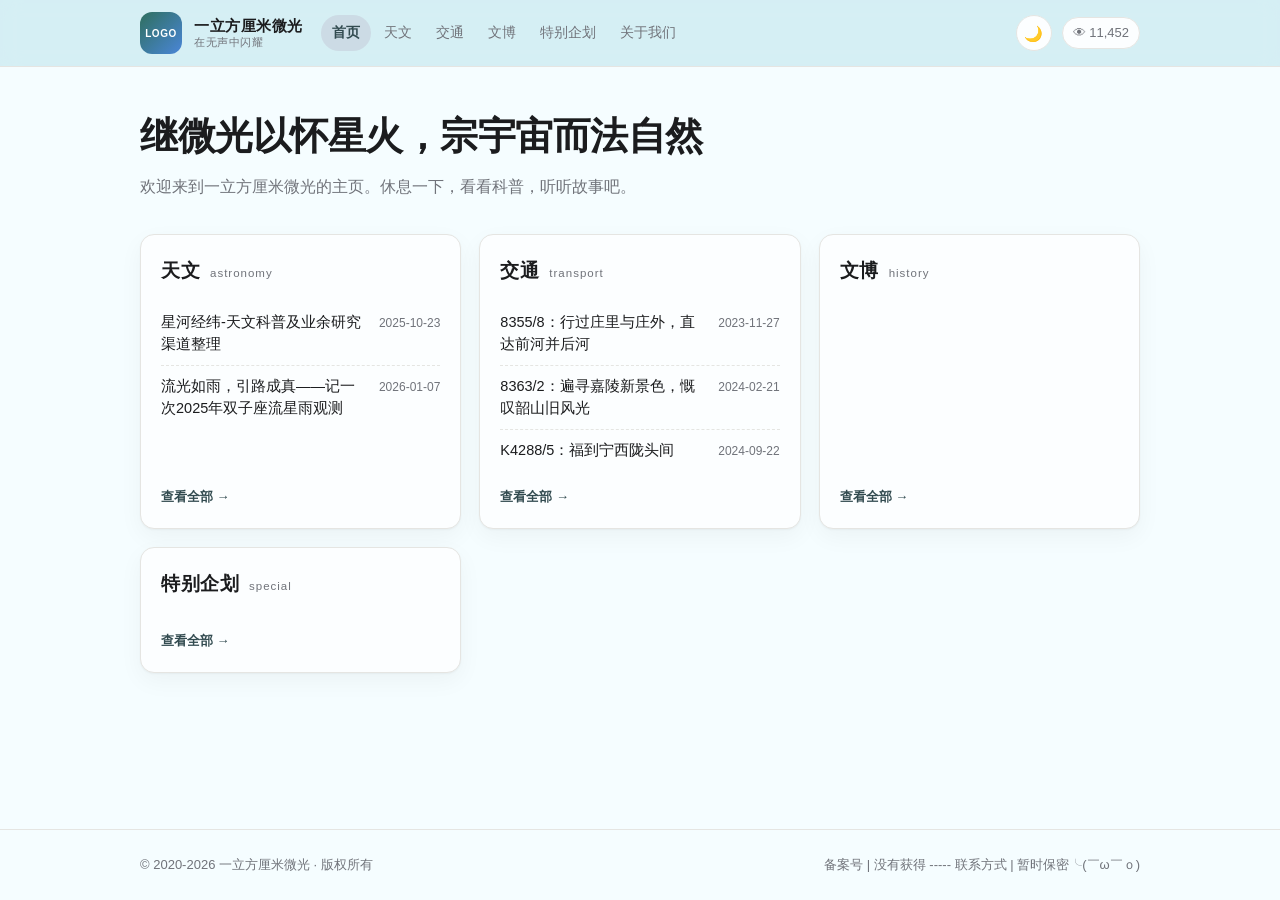
==== index.html @ 9643ef2b "Add files via upload" ====
<!DOCTYPE html>
<html lang="zh-CN" data-theme="light">
<head>
<meta charset="UTF-8">
<meta name="viewport" content="width=device-width, initial-scale=1">
<title>一立方厘米微光 · 小站</title>
<meta name="description" content="在无声中闪耀">
<style>
  /* ==========   主题变量   ========== */
  :root {
    --bg: #f5fdff;				/* 页面底色 */
    --surface: #fcfeff;			/* 卡片、面板底色 */
    --text: #1b1c1e;			/* 主文字色 */
    --muted: #70737a;			/* 次要文字、日期、说明 */
    --border: #e5e5e2;			/* 边框、分隔线 */
    --accent: #324b50;			/* 全站强调色（默认） */
    --accent-soft: #ccdbe5;		/* 强调色的浅底，用于悬停、标签背景 */
    --header-bg: rgba(175, 221, 231, 0.45);		
    --shadow: 0 1px 2px rgba(0,0,0,.04), 0 8px 24px rgba(0,0,0,.045);		
    --radius: 14px;
    color-scheme: light;
  }
  [data-theme="dark"] {
    --bg: #3a424d;
    --surface: #0f1113;
    --text: #e9ecef;
    --muted: #9298a0;
    --border: #26292e;
    --accent: #7ab4c2;
    --accent-soft: #445359;
    --header-bg: rgba(20, 23, 24, 0.95);
    --shadow: 0 1px 2px rgba(0,0,0,.45), 0 10px 30px rgba(0,0,0,.35);
    color-scheme: dark;
  }

  /* ==========   板块主题色   ========== */
  /* 天文：深蓝 */
  body[data-section="astronomy"] {
    --accent: #1d4e89;
    --accent-soft: #e6eef8;
  }
  [data-theme="dark"] body[data-section="astronomy"] {
    --accent: #79b0ea;
    --accent-soft: #16263a;
  }

  /* 交通：深绿 */
  body[data-section="transport"] {
    --accent: #1f6b45;
    --accent-soft: #e6f2ea;
  }
  [data-theme="dark"] body[data-section="transport"] {
    --accent: #7ad4a3;
    --accent-soft: #16281e;
  }

  /* 文博：棕黄 */
  body[data-section="museum"] {
    --accent: #96651c;
    --accent-soft: #f7efe0;
  }
  [data-theme="dark"] body[data-section="museum"] {
    --accent: #e2b96a;
    --accent-soft: #2b2317;
  }

  /* ==========   基础样式   ========== */
  *, *::before, *::after { box-sizing: border-box; }
  html { -webkit-text-size-adjust: 100%; }

  body {
    margin: 0;
    min-height: 100vh;
    display: flex;
    flex-direction: column;
    background: var(--bg);
    color: var(--text);
    font-family: -apple-system, BlinkMacSystemFont, "Segoe UI", "PingFang SC",
                 "Hiragino Sans GB", "Microsoft YaHei", sans-serif;
    line-height: 1.7;
    -webkit-font-smoothing: antialiased;
    transition: background-color .25s ease, color .25s ease;
  }

  a { color: inherit; text-decoration: none; }
  ul { margin: 0; padding: 0; list-style: none; }

  /* ===================== 顶部导航 ===================== */
  .site-header {
    position: sticky;
    top: 0;
    z-index: 20;
    background: var(--header-bg);
    backdrop-filter: blur(10px);
    -webkit-backdrop-filter: blur(10px);
    border-bottom: 1px solid var(--border);
  }
  .header-inner {
    max-width: 1040px;
    margin: 0 auto;
    padding: 12px 20px;
    display: flex;
    align-items: center;
    gap: 18px;
    flex-wrap: wrap;
  }
  .brand { display: flex; align-items: center; gap: 12px; flex: none; }
  .logo-box {
    width: 42px; height: 42px;
    border-radius: 12px;
    display: grid; place-items: center;
    overflow: hidden;
    font-size: 10px; font-weight: 700; letter-spacing: .5px;
    color: #fff;
    background: linear-gradient(135deg, #2f6f5e, #4a86d8);
    user-select: none;
  }
  .logo-box img { width: 100%; height: 100%; object-fit: cover; }
  .brand-text { display: flex; flex-direction: column; line-height: 1.25; }
  .brand-text strong { font-size: 15px; letter-spacing: .5px; }
  .brand-text small { font-size: 11px; color: var(--muted); letter-spacing: .5px; }

  .nav { display: flex; flex: 1; flex-wrap: wrap; gap: 2px; }
  .nav a {
    padding: 6px 11px;
    border-radius: 999px;
    font-size: 14px;
    color: var(--muted);
    transition: background-color .2s, color .2s;
  }
  .nav a:hover { color: var(--text); background: var(--accent-soft); }
  .nav a.active { color: var(--accent); background: var(--accent-soft); font-weight: 600; }

  .tools { display: flex; align-items: center; gap: 10px; flex: none; }
  .icon-btn {
    width: 36px; height: 36px;
    border-radius: 50%;
    border: 1px solid var(--border);
    background: var(--surface);
    color: var(--text);
    font-size: 15px; line-height: 1;
    display: grid; place-items: center;
    cursor: pointer;
    transition: transform .25s ease, border-color .2s;
  }
  .icon-btn:hover { border-color: var(--accent); transform: rotate(-14deg); }
  .counter {
    font-size: 13px; color: var(--muted);
    white-space: nowrap;
    padding: 4px 10px;
    border: 1px solid var(--border);
    border-radius: 999px;
    background: var(--surface);
  }

  /* ===================== 主体容器 ===================== */
  .app {
    flex: 1;
    width: 100%;
    max-width: 1080px;
    margin: 0 auto;
    padding: 40px 40px 72px;
  }

  /* ===================== 首页 ===================== */
  .hero { padding: 4px 0 34px; }
  .hero h1 {
    margin: 0 0 12px;
    font-size: clamp(26px, 4vw, 38px);
    line-height: 1.32;
    letter-spacing: -.5px;
  }
  .hero p { margin: 0; max-width: 640px; color: var(--muted); }

  .grid {
    display: grid;
    gap: 18px;
    grid-template-columns: repeat(auto-fit, minmax(280px, 1fr));
  }
  .card {
    display: flex;
    flex-direction: column;
    padding: 20px;
    background: var(--surface);
    border: 1px solid var(--border);
    border-radius: var(--radius);
    box-shadow: var(--shadow);
    transition: transform .2s ease, border-color .2s ease;
  }
  .card:hover { transform: translateY(-3px); border-color: var(--accent); }

  .card-head { display: flex; align-items: baseline; gap: 10px; flex-wrap: wrap; }
  .card-head h2 { margin: 0; font-size: 19px; letter-spacing: .5px; }
  .card-head h2 a:hover { color: var(--accent); }
  .card-sub { font-size: 11.5px; color: var(--muted); letter-spacing: 1px; }

  .article-list { margin: 14px 0 16px; }
  .article-list li + li { border-top: 1px dashed var(--border); }
  .article-list a {
    display: flex;
    justify-content: space-between;
    align-items: baseline;
    gap: 12px;
    padding: 9px 0;
    font-size: 14.5px;
  }
  .article-list .t { line-height: 1.55; transition: color .2s; }
  .article-list a:hover .t { color: var(--accent); }
  .article-list time { flex: none; font-size: 12px; color: var(--muted); }

  .more {
    margin-top: auto;
    align-self: flex-start;
    font-size: 13px;
    font-weight: 600;
    color: var(--accent);
  }
  .more:hover { text-decoration: underline; }

  /* ===================== 子页面 ===================== */
  .crumbs { margin-bottom: 18px; font-size: 13px; color: var(--muted); }
  .crumbs a { color: var(--accent); }
  .crumbs a:hover { text-decoration: underline; }

  .page-head { margin-bottom: 6px; }
  .page-head h1 { margin: 0 0 6px; font-size: clamp(24px, 3.4vw, 30px); }
  .page-head p { margin: 0; color: var(--muted); font-size: 14.5px; }

  .article-rows { margin-top: 22px; display: flex; flex-direction: column; gap: 2px; }
  .article-row a {
    display: block;
    padding: 16px;
    border: 1px solid transparent;
    border-radius: 12px;
    transition: background-color .2s, border-color .2s;
  }
  .article-row a:hover { background: var(--surface); border-color: var(--border); }
  .article-row h3 { margin: 0 0 4px; font-size: 17px; font-weight: 600; }
  .article-row a:hover h3 { color: var(--accent); }
  .article-row p { margin: 0 0 6px; font-size: 14px; color: var(--muted); }
  .article-row time { font-size: 12px; color: var(--muted); }

  /* ===================== 文章页 ===================== */
  .article h1 { margin: 0 0 8px; font-size: clamp(24px, 3.4vw, 32px); line-height: 1.35; }
  .article .meta { margin: 0 0 20px; font-size: 13px; color: var(--muted); }
  .article .summary {
    margin: 0;
    padding-left: 14px;
    border-left: 3px solid var(--accent);
    font-size: 16px;
    color: var(--muted);
  }

  .placeholder {
    margin-top: 28px;
    padding: 56px 20px;
    text-align: center;
    color: var(--muted);
    background: var(--surface);
    border: 1px dashed var(--border);
    border-radius: var(--radius);
  }
  .placeholder .big { margin: 0 0 6px; font-size: 15px; color: var(--text); }
  .placeholder p { margin: 0; font-size: 13.5px; }

  /* ===================== 文章正文 ===================== */
  .article-body {
    margin-top: 26px;
    font-size: 15.5px;
    line-height: 1.9;
  }
  .article-body h2 {
    margin: 40px 0 14px;
    padding-bottom: 8px;
    font-size: 21px;
    border-bottom: 1px solid var(--border);
    scroll-margin-top: 84px;
  }
  .article-body h3 {
    margin: 28px 0 10px;
    font-size: 17.5px;
    scroll-margin-top: 84px;
  }
  .article-body h4 {
    margin: 22px 0 8px;
    font-size: 15.5px;
    color: var(--accent);
    scroll-margin-top: 84px;
  }
  .article-body p { margin: 0 0 14px; }
  .article-body b { font-weight: 600; }

  .article-body ul.res-list { list-style: none; padding: 0; margin: 0 0 18px; }
  .article-body ul.res-list li {
    position: relative;
    padding: 8px 0 8px 18px;
    border-bottom: 1px dashed var(--border);
  }
  .article-body ul.res-list li:last-child { border-bottom: none; }
  .article-body ul.res-list li::before {
    content: "·";
    position: absolute;
    left: 2px;
    color: var(--accent);
    font-weight: 700;
  }

  .article-body a { color: var(--accent); word-break: break-all; }
  .article-body a:hover { text-decoration: underline; }

  .article-body .tag {
    display: inline-block;
    padding: 0 5px;
    margin-right: 4px;
    font-size: 11px;
    line-height: 17px;
    border-radius: 4px;
    background: var(--accent-soft);
    color: var(--accent);
    vertical-align: 1px;
  }
  .article-body .tag-v { background: #f6e7c8; color: #8a5a00; }
  [data-theme="dark"] .article-body .tag-v { background: #3a2f1a; color: #e0b96a; }

  .article-body .isbn { font-size: 12.5px; color: var(--muted); }

  .article-body .note {
    margin: 0 0 18px;
    padding: 14px 18px;
    background: var(--accent-soft);
    border-radius: 10px;
    font-size: 14px;
    color: var(--muted);
  }

  .article-body .toc {
    margin: 0 0 28px;
    padding: 18px 20px;
    background: var(--surface);
    border: 1px solid var(--border);
    border-radius: 12px;
  }
  .article-body .toc h3 { margin: 0 0 10px; font-size: 15px; color: var(--text); }
  .article-body .toc ol { margin: 0; padding-left: 1.4em; font-size: 14px; line-height: 1.95; }
  .article-body .toc a { cursor: pointer; }

  /* ===== 文章页两栏布局 + 右侧粘性目录 ===== */
  .article-layout {
    display: grid;
    grid-template-columns: minmax(0, 1fr) 230px;
    gap: 32px;
    align-items: start;
  }
  .article-main { min-width: 0; }

  .article-aside {
    position: sticky;
    top: 84px;
    max-height: calc(100vh - 104px);
    overflow-y: auto;
    padding-bottom: 8px;
    scrollbar-width: thin;
  }

  .article-toc {
    padding: 16px 18px;
    background: var(--surface);
    border: 1px solid var(--border);
    border-radius: 12px;
    font-size: 13px;
  }
  .article-toc h3 { margin: 0 0 10px; font-size: 14px; color: var(--text); }
  .article-toc ol { margin: 0; padding-left: 1.2em; line-height: 1.9; }
  .article-toc a { cursor: pointer; color: var(--muted); }
  .article-toc a:hover { color: var(--accent); }

  /* 资源列表：标题即链接，介绍另起一行 */
  .article-body .res-list li a { font-weight: 600; }

  /* ===================== 关于我们 ===================== */
  .about h1 { margin: 0 0 22px; font-size: clamp(24px, 3.4vw, 32px); }

  .about-card {
    width: 100%;
    max-width: 960px;
    padding: 34px 40px;
    background: var(--surface);
    border: 1px solid var(--border);
    border-radius: var(--radius);
    box-shadow: var(--shadow);
  }
  .about-text p {
    max-width: none;
    margin: 0 0 18px;
    font-size: 16.5px;
    line-height: 2;
    text-wrap: pretty;
  }
  .about-text p:last-child { margin-bottom: 0; }

  /* ===================== 页脚 ===================== */
  .site-footer { margin-top: auto; border-top: 1px solid var(--border); }
  .footer-inner {
    max-width: 1040px;
    margin: 0 auto;
    padding: 24px 20px;
    display: flex;
    flex-wrap: wrap;
    justify-content: space-between;
    gap: 10px;
    font-size: 13px;
    color: var(--muted);
  }
  .footer-inner p { margin: 0; }

  /* ===================== 响应式 ===================== */
  @media (max-width: 900px) {
    .app { padding-left: 28px; padding-right: 28px; }
    .about-card { padding: 28px 28px; }
    .article-layout { grid-template-columns: 1fr; gap: 20px; }
    .article-aside {
      position: static;
      max-height: none;
      order: -1;
    }
  }
  @media (max-width: 640px) {
    .header-inner { gap: 10px; padding: 10px 14px; }
    .brand-text small { display: none; }
    .nav { order: 3; flex-basis: 100%; overflow-x: auto; flex-wrap: nowrap; padding-bottom: 2px; }
    .nav a { white-space: nowrap; }
    .app { padding: 26px 20px 48px; }
    .about-card { padding: 22px 20px; }
    .about-text p { font-size: 15.5px; line-height: 1.95; }
    .article-body { font-size: 15px; }
    .article-body h2 { font-size: 19px; }
    .article-body h3 { font-size: 16.5px; }
    .footer-inner { flex-direction: column; }
  }

  @media (prefers-reduced-motion: reduce) {
    * { transition: none !important; animation: none !important; }
  }
</style>
</head>
<body>

<header class="site-header">
  <div class="header-inner">
    <a class="brand" href="#/home">
      <span class="logo-box" aria-hidden="true">LOGO</span>
      <span class="brand-text">
        <strong>一立方厘米微光</strong>
        <small>在无声中闪耀</small>
      </span>
    </a>
    <nav class="nav" id="nav" aria-label="主导航"></nav>
    <div class="tools">
      <button class="icon-btn" id="themeBtn" type="button" aria-label="切换日间/夜间模式" title="切换日间/夜间模式">🌙</button>
      <span class="counter" title="访客量统计">👁 <span id="visitCount">--</span></span>
    </div>
  </div>
</header>

<main class="app" id="app"></main>

<footer class="site-footer">
  <div class="footer-inner">
    <p>© 2020-<span id="year"></span> 一立方厘米微光 · 版权所有</p>
    <p>备案号 | 没有获得 ----- 联系方式 | 暂时保密╰(￣ω￣ｏ)</p>
  </div>
</footer>

<!-- =========================================================
     文章正文数据
     ========================================================= -->
<script>
const ASTRO_ARTICLE_CONTENT = `
<div class="toc">
  <h3>目录</h3>
  <ol>
    <li><a onclick="scrollToId('astro-intro')">写在前面</a></li>
    <li><a onclick="scrollToId('astro-tag')">标识注释</a></li>
    <li><a onclick="scrollToId('astro-1')">网页</a></li>
    <li><a onclick="scrollToId('astro-2')">软件和应用</a></li>
    <li><a onclick="scrollToId('astro-3')">书籍</a></li>
    <li><a onclick="scrollToId('astro-4')">视频和纪录片</a></li>
    <li><a onclick="scrollToId('astro-5')">博主</a></li>
    <li><a onclick="scrollToId('astro-appendix')">气象查询网站汇总</a></li>
    <li><a onclick="scrollToId('astro-thanks')">致谢</a></li>
  </ol>
</div>

<h2 id="astro-intro">写在前面</h2>
<p>只要是在天气晴朗的夜晚，室外的遮挡不是很高，我们就能轻易地看到天上的点点星辰，或许熹微，或许璀璨。许多人对天文的一点喜爱就是由此而生。网络上，有些人看到壮阔的星云、绚烂的流星，可能也会对天文心生热忱。</p>
<p>“从哪里能看到中国空间站过境的资料呢？”</p>
<p>“对一个天文小白而言，应该从哪里学习初步的理论知识？”</p>
<p>“想给同学推荐一些天文科普书，有没有什么推荐的？”</p>
<p>“有哪些虚拟软件可以看星星？”</p>
<p>过去，如果想深入学习某一方面的知识，除了前辈的言传身教和为数不多的真假科普书以外，再无途径。幸运的是，网络为所有愿意接触知识、广泛涉猎的人敞开了大门。在互联网上，不仅有各式各样的课程、书籍，还有浩如烟海的网站、纪录片、软件等等各种多媒体，等待着有心人去发现、去探索、去传播。</p>
<p>目前，国外有很多不同爱好者或是官方学者搜集整理的各领域线上资料，比如天文及相关领域，就有以下汇总可供参考：</p>
<ul class="res-list">
  <li> <span class="tag">E</span> <b>University of Washington Libraries</b> <a href="https://guides.lib.uw.edu/c.php?g=341353&p=2303542" target="_blank" rel="noopener">guides.lib.uw.edu</a> </li>
  <li> <span class="tag">E</span><span class="tag tag-v">V</span> <b>WIKIPEDIA – List of astronomy websites</b> <a href="https://en.wikipedia.org/wiki/List_of_astronomy_websites" target="_blank" rel="noopener">en.wikipedia.org</a> </li>
  <li> <span class="tag">E</span> <b>Astro Web – Astronomy on the Internet</b> <a href="http://cdsweb.u-strasbg.fr/astroWeb/astroweb.html" target="_blank" rel="noopener">cdsweb.u-strasbg.fr</a> </li>
  <li> …… </li>
</ul>
<p>然而，国内相关的汇总虽然存在，但难免有所缺漏、覆盖不全、针对性不强。本文档试图收集整理国内外有用的、有趣的线上线下资源，为国内外对天文学有兴趣的人铺下一条小路，种下一颗树苗。如果能够给一部分爱好者带去那么一点点便利，笔者也就感到开心了。</p>
<p>笔者并非天文学相关从业者，并非天文专业学生，甚至也不算是一个合格的爱好者，不过是一个爱看星星的普通人罢了，因此整理时必定出现了大大小小的谬误和瑕疵，敬请多加批评、指点、增补。<br><br></p>
<p><b>清辉应万里，不独照长安。</b><br><br></p>
<p style="text-align: right;">By 长勤，2022 年深秋</p>

<h2 id="astro-tag">标识注释</h2>
<p>为了适应国内天文科普事业发展现状、更好服务天文爱好者尤其是入门爱好者，笔者在整理时，主要遵从了以中文网站和资源为主、外文网站和资源为辅、多渠道资源互补且择优收录的原则。由于国内部分领域的天文科普尚存在一定短板，因此，部分外文网站和资源成了主要知识来源，笔者在收录时标识如下：</p>
<p> <span class="tag">D</span> 德文网站或资源，或以德语为主的网站或资源</p>
<p> <span class="tag">E</span> 英文网站或资源，或以英语为主的网站或资源</p>
<p> <span class="tag">F</span> 法文网站或资源，或以法语为主的网站或资源</p>
<p> <span class="tag">J</span> 日文网站或资源，或以日语为主的网站或资源</p>
<p> <span class="tag">R</span> 俄文网站或资源，或以俄语为主的网站或资源</p>
<p> <span class="tag">O</span> 除德文、英文、法文、日文、俄文以外的其他语言网站</p>
<p> <span class="tag tag-v">V</span> 可能无法访问或无法稳定访问（如长时间加载但无法显示内容、可以显示内容但排版存在明显问题、可以正常显示但刷新后无法访问等）的网站或资源，需借助其他必要途径</p>
<p>此外，部分网站加载时间较长，请——不——要——着———急————；部分网站可以正常访问，但它们的子网站在访问可能存在异常，需要借助其他必要途径。</p>
<p>需要着重说明的是，在整理收录的过程中，有一些网站或资源由于无人维护或其他原因，现已无法访问，笔者会将其标注为[V]，但不排除在未来，更多网站无法访问直至彻底关停。有一些存在过的优秀科普网站现在便面临着这种情况。正因为其业已失去作用，尽管遗憾，但笔者未再收录它们。笔者衷心祝愿那些优秀的资源能够在历史的海洋中被人拾起并加以保存。</p>
<p>说明完毕。祝大家在星海中踏歌而行。</p>
<p><b>注意：本文档首次迁移到网页端，还有很多内容不完善，且尚未得到全面检查，故部分网页跳转可能有误，敬请见谅。</b></p>

<h2 id="astro-1">1 网页</h2>

<h3>1.1 天文相关知识入门</h3>
<p>很多网站既可用于观测辅助，也可用于理论学习。以下分类可能较为主观，建议先做了解，自行运用。</p>

<h4>1.1.1 天文观测与基础观测知识</h4>
<ul class="res-list">
  <li><b>天文通</b> <a href="https://laysky.com/" target="_blank" rel="noopener">laysky.com</a> —— 国内天文观测利器，可查询各地观星指数、天气、光污染，以及中国空间站过境、流星雨可见数预测等，含部分科普知识。</li>
  <li><b>Heavens-above</b> <a href="https://www.heavens-above.com/main.aspx" target="_blank" rel="noopener">heavens-above.com</a> —— 查询人造天体过境、卫星轨道、星图、日食等。</li>
  <li><span class="tag">E</span><b>astronomy.net</b> <a href="https://nova.astrometry.net/upload" target="_blank" rel="noopener">nova.astrometry.net/upload</a> —— 上传图片归算图中恒星、星云、星团等天体，适用于纯星空。</li>
  <li><b>Windy</b> <a href="https://www.windy.com/" target="_blank" rel="noopener">windy.com</a> —— 天气预测与展望利器，提供 GFS、ECMWF、ICON 等模型，可查云量、降水、风况、温度，户外地图对查询路线也有帮助。</li>
  <li><span class="tag">E</span><b>meteoblue</b> <a href="https://www.meteoblue.com/en/weather/outdoorsports/seeing/" target="_blank" rel="noopener">meteoblue.com</a> —— 除云量外，还可查看视宁度、大气透明度等要素。</li>
  <li><b>牧夫天文论坛</b> <a href="https://bbs.imufu.cn/" target="_blank" rel="noopener">bbs.imufu.cn</a> —— 国内知名天文论坛，含器材、观测摄影等板块。</li>
  <li><span class="tag">E</span><b>光污染地图</b> <a href="https://www.lightpollutionmap.info/" target="_blank" rel="noopener">lightpollutionmap.info</a> —— 光污染历年历史数据查询，也可查询天文台台址。</li>
  <li><span class="tag">E</span><b>COBS</b>（Comet Observation Database） <a href="https://cobs.si/" target="_blank" rel="noopener">cobs.si</a> —— Crni Vrh 天文台维护的彗星观测数据库，可查彗星亮度变化、参数拟合。</li>
  <li><span class="tag">E</span><b>spaceweather 空间天气</b> <a href="https://www.spaceweather.com/" target="_blank" rel="noopener">spaceweather.com</a> —— 查询太阳实况、太阳风强度、宇宙射线强度等，可用于预测太阳黑子拍摄。</li>
  <li><b>中国科学院国家空间科学中心空间环境预报中心 NSSCSEPC</b> <a href="http://www.sepc.ac.cn/" target="_blank" rel="noopener">sepc.ac.cn</a> —— 同上，但可能加载不出太阳实况图片。</li>
  <li><span class="tag">E</span><b>Wikisky</b> <a href="http://wikisky.org/?locale=EN" target="_blank" rel="noopener">wikisky.org</a> —— 在线星图网站，集成 DSS、SDSS 等数据，并集合部分前沿研究与图集。</li>
  <li><span class="tag">E</span><span class="tag tag-v">V</span><b>eclipsewise</b> <a href="https://eclipsewise.com/" target="_blank" rel="noopener">eclipsewise.com</a> —— 日食、月食观测与预报网站，可查可见时间与范围。</li>
  <li><span class="tag tag-v">V</span><b>NADC 日食计算器</b> <a href="https://nadc.china-vo.org/eclipse/" target="_blank" rel="noopener">nadc.china-vo.org/eclipse</a> —— 日食可见范围预报，可下载 KML 文件。</li>
  <li><span class="tag">E</span><b>ESASky</b> <a href="https://sky.esa.int/esasky/" target="_blank" rel="noopener">sky.esa.int/esasky</a> —— 天文数据搜索与可视化网页。</li>
</ul>
<p>更多天气相关网页见 <a onclick="scrollToId('astro-appendix')">附录 气象查询网站汇总</a>。</p>

<h4>1.1.2 天文学理论、数据与仿真</h4>
<ul class="res-list">
  <li><b>月球与行星数据发布系统</b>（部分需登录） <a href="https://moon.bao.ac.cn/web/zhmanager/home" target="_blank" rel="noopener">moon.bao.ac.cn</a> —— 中国太空探测所得数据，部分适用于入门了解与科学普及。</li>
  <li><b>WebGIS 月球漫游</b> <a href="https://moon.bao.ac.cn/Moon/index/index.html" target="_blank" rel="noopener">moon.bao.ac.cn/Moon</a> ／ <b>WebGIS 火星漫游</b> <a href="https://moon.bao.ac.cn/Mars/index/index.html" target="_blank" rel="noopener">moon.bao.ac.cn/Mars</a></li>
  <li><b>月球及行星地名库 LPND</b> <a href="https://lpnd.bao.ac.cn/#/" target="_blank" rel="noopener">lpnd.bao.ac.cn</a></li>
  <li><b>科普教育资源库</b> <a href="https://moon.bao.ac.cn/web/zhmanager/dmt#none" target="_blank" rel="noopener">moon.bao.ac.cn/web/zhmanager/dmt</a></li>
  <li><b>神秘的地球 · 航空航天板块</b> <a href="http://www.uux.cn/category-3.html" target="_blank" rel="noopener">uux.cn</a> —— 部分中外航空航天资讯与科普。</li>
  <li><b>科创网 · 宇宙和天文版面</b> <a href="https://www.kechuang.org/f/1" target="_blank" rel="noopener">kechuang.org/f/1</a> —— 科技论坛的天文板块，内容含天文知识与摄影作品，更新频率不高。</li>
  <li><b>有趣的天文奇观</b> <a href="https://interesting-sky.china-vo.org/" target="_blank" rel="noopener">interesting-sky.china-vo.org</a> —— 内容非常丰富，涵盖每月详细天象等，堪称宝库。</li>
  <li><span class="tag">E</span><b>NASA</b> <a href="https://www.nasa.gov/" target="_blank" rel="noopener">nasa.gov</a> —— 美国国家航空航天局官网，含天文理论、航天时事等。</li>
  <li><span class="tag">E</span><b>exoplanet</b> <a href="https://exoplanets.nasa.gov/eyes-on-exoplanets/#/" target="_blank" rel="noopener">exoplanets.nasa.gov</a> —— 系外行星探索的可视化界面。</li>
  <li><span class="tag">E</span><b>oceanworld</b> <a href="https://www.nasa.gov/specials/ocean-worlds/#banner" target="_blank" rel="noopener">nasa.gov/specials/ocean-worlds</a> —— 有关星球上水的有趣网站。</li>
  <li><span class="tag">E</span><b>JWST</b> <a href="https://jwst.nasa.gov/" target="_blank" rel="noopener">jwst.nasa.gov</a> —— 詹姆斯·韦布空间望远镜专题网站。</li>
  <li><span class="tag">E</span><b>Mars Curiosity Rover</b> <a href="https://mars.nasa.gov/msl/home/" target="_blank" rel="noopener">mars.nasa.gov/msl</a> —— 好奇号火星探测器专题网站。</li>
  <li><span class="tag">E</span><b>JPL</b> <a href="https://www.jpl.nasa.gov/" target="_blank" rel="noopener">jpl.nasa.gov</a> —— NASA 喷气推进实验室，内容倾向航空航天。</li>
  <li><span class="tag">E</span><b>NASA Deep Space Network</b> <a href="https://eyes.nasa.gov/dsn/dsn.html" target="_blank" rel="noopener">eyes.nasa.gov/dsn</a> —— 查看美国各地面站正与何航天器联络。</li>
  <li><span class="tag">E</span><b>The Universe Today 今日宇宙</b> <a href="http://www.universetoday.com/" target="_blank" rel="noopener">universetoday.com</a> —— 天文、天体物理、航空航天时事资讯。</li>
  <li><span class="tag">E</span><b>eSky</b> <a href="https://www.glyphweb.com/esky/default.htm" target="_blank" rel="noopener">glyphweb.com/esky</a> —— 介绍宇宙中各种天体与天文现象，配图不少。</li>
  <li><span class="tag">E</span><b>cloudynights</b> <a href="https://www.cloudynights.com/index" target="_blank" rel="noopener">cloudynights.com</a> —— 国外天文论坛，可了解望远镜、天文摄影知识。</li>
  <li><span class="tag">E</span><b>The nine planets</b> <a href="https://www.nineplanets.org/" target="_blank" rel="noopener">nineplanets.org</a> —— 八大行星及太阳系内部分其他天体介绍。</li>
  <li><span class="tag">O</span><b>Atlas Coelestis</b> <a href="http://www.atlascoelestis.com/" target="_blank" rel="noopener">atlascoelestis.com</a> —— 天文星图，尤其是古星图的收集，包含不同文明的星空体系。</li>
  <li><b>科学空间</b> <a href="https://spaces.ac.cn/category/Astronomy" target="_blank" rel="noopener">spaces.ac.cn</a> —— 天文版面最近一次更新在 2020 年。</li>
  <li><b>天狼星天文网</b> <a href="https://www.dogstar.net/" target="_blank" rel="noopener">dogstar.net</a> —— 天文、航天科普。</li>
  <li><b>博科园 · 天文类主页</b> <a href="https://www.bokeyuan.net/" target="_blank" rel="noopener">bokeyuan.net</a> —— 天文科普与美图，部分功能需注册、付费。</li>
  <li><span class="tag tag-v">V</span><b>外空网</b> <a href="https://www.waikong.cn/" target="_blank" rel="noopener">waikong.cn</a> —— 天文、航天时事、科普、图片视频分享，部分功能需登录。</li>
  <li><span class="tag tag-v">V</span><b>混沌天文</b> <a href="https://chaossky.com/" target="_blank" rel="noopener">chaossky.com</a> —— 致力于天文、航空知识传播，内容不多，每月天象正常更新。</li>
</ul>

<h4>1.1.3 天文美图欣赏</h4>
<ul class="res-list">
  <li><b>夜空中国 NightChina</b> <a href="https://nightchina.net/" target="_blank" rel="noopener">nightchina.net</a> —— 中国各类星空美图，可理解为 APOD 中国青春版。</li>
  <li><b>巡星客 StarShooter</b> <a href="https://istarshooter.com/" target="_blank" rel="noopener">istarshooter.com</a> —— 2020 年成立的中国星空图片社区，也有天文摄影科普。</li>
  <li><span class="tag">E</span><b>NASA 天文每日一图 APOD</b> <a href="https://apod.nasa.gov/apod/" target="_blank" rel="noopener">apod.nasa.gov</a> —— 天文爱好者人尽皆知的天文图片网站。</li>
  <li><span class="tag">E</span><b>Atmospheric Optics OPOD</b> <a href="https://atoptics.co.uk/" target="_blank" rel="noopener">atoptics.co.uk</a> —— 光学每日一图，科普大气光学现象，也不乏天文相关图片。</li>
  <li><span class="tag">E</span><b>Astrobin</b> <a href="https://www.astrobin.com/iotd/archive/" target="_blank" rel="noopener">astrobin.com</a> —— 国外老牌天文摄影论坛的赏图页。</li>
  <li><span class="tag">E</span><b>Hubble site</b> <a href="https://hubblesite.org/images" target="_blank" rel="noopener">hubblesite.org/images</a> —— 哈勃望远镜拍摄的图片。</li>
</ul>

<h3>1.2 天文业余科研</h3>

<h4>1.2.1 公众科研项目</h4>
<ul class="res-list">
  <li><b>公众超新星搜寻计划 PSP</b> <a href="https://nadc.china-vo.org/psp/" target="_blank" rel="noopener">nadc.china-vo.org/psp</a> —— 星明天文台公众项目，步骤简单，积累就有机会收获。</li>
  <li><b>引力透镜搜寻 Lens</b> <a href="https://nadc.china-vo.org/lensfinder/cluster/#/" target="_blank" rel="noopener">nadc.china-vo.org/lensfinder</a> —— 同为星明天文台公众项目，步骤简单。</li>
  <li><span class="tag">J</span><b>COIAS</b> <a href="https://web-coias.u-aizu.ac.jp/" target="_blank" rel="noopener">web-coias.u-aizu.ac.jp</a> —— Come On! Impacting Asteroids，可协作搜索小行星和其他未被发现的天体。</li>
  <li><span class="tag">E</span><b>Planet Hunters TESS</b> <a href="https://www.planethunters.org/" target="_blank" rel="noopener">planethunters.org</a> —— 国外公众系外行星搜寻计划。</li>
  <li><span class="tag">E</span><b>WWT（WorldWide Telescope）</b> <a href="https://worldwidetelescope.org/webclient/" target="_blank" rel="noopener">worldwidetelescope.org/webclient</a> —— 在线星图网站，含深空天体信息及部分望远镜、观测站可视化数据。</li>
</ul>

<h4>1.2.2 天文数据库或资料源</h4>
<ul class="res-list">
  <li><b>中国探月与深空探测网 CLDSP</b> <a href="http://www.clep.org.cn/" target="_blank" rel="noopener">clep.org.cn</a></li>
  <li><b>月球与深空探测科学数据与样品发布系统</b> <a href="http://202.106.152.98:8081/moondata/web/datainfo/main.action#" target="_blank" rel="noopener">202.106.152.98:8081/moondata</a> —— “嫦娥”系列任务等数据，使用需申请。</li>
  <li><b>行星探测工程科学数据发布系统</b> <a href="http://202.106.152.98:8081/marsdata/web/datainfo/main.action#" target="_blank" rel="noopener">202.106.152.98:8081/marsdata</a> —— “天问”系列任务等数据，使用需申请。</li>
  <li><b>国家空间科学数据中心 NSSDC</b> <a href="https://www.nssdc.ac.cn/mhsv/html/index.html" target="_blank" rel="noopener">nssdc.ac.cn</a></li>
  <li><b>国家天文科学数据中心 NADC</b> <a href="https://nadc.china-vo.org/" target="_blank" rel="noopener">nadc.china-vo.org</a></li>
  <li><b>数据检索页面</b> <a href="https://nadc.china-vo.org/data/" target="_blank" rel="noopener">nadc.china-vo.org/data</a> —— 包括 BASS、AST3、LAMOST、SCUSS 等数据，部分可直接下载。</li>
  <li><b>天文学名词</b> <a href="https://nadc.china-vo.org/astrodict/" target="_blank" rel="noopener">nadc.china-vo.org/astrodict</a> —— 天文名词中英文对译与初步了解。</li>
  <li><b>行星地名 Planet Place Names</b> <a href="https://nadc.china-vo.org/skyviewer/planet/#/mars" target="_blank" rel="noopener">nadc.china-vo.org/skyviewer/planet</a> —— 有较多火星相关图层可供探索。</li>
  <li><b>《天文学报》</b> <a href="http://www.twxb.org/twxb/home" target="_blank" rel="noopener">twxb.org</a> —— 中国天文学会主办的中文期刊。</li>
  <li><b>《天文学进展》</b> <a href="http://center.shao.ac.cn/twxjz/index.htm" target="_blank" rel="noopener">center.shao.ac.cn/twxjz</a> —— 中国科学院上海天文台、中国天文学会主办的中文期刊。</li>
  <li><span class="tag">E</span><b>ADS</b> <a href="https://ui.adsabs.harvard.edu/" target="_blank" rel="noopener">ui.adsabs.harvard.edu</a> —— NASA 天体物理数据系统。</li>
  <li><span class="tag">E</span><span class="tag tag-v">V</span><b>ATel</b> <a href="http://www.astronomerstelegram.org/" target="_blank" rel="noopener">astronomerstelegram.org</a> —— 发布最新天文观测信息，如伽玛射线暴、超新星爆发等。</li>
  <li><span class="tag">E</span><span class="tag">F</span><b>CADC / CCDA</b> <a href="https://www.cadc-ccda.hia-iha.nrc-cnrc.gc.ca/" target="_blank" rel="noopener">cadc-ccda.hia-iha.nrc-cnrc.gc.ca</a> —— 加拿大国家研究委员会提供的数据集，含多种天体物理数据。</li>
  <li><span class="tag">E</span><b>CDA</b> <a href="https://cda.harvard.edu/chaser/" target="_blank" rel="noopener">cda.harvard.edu/chaser</a> —— 钱德拉 X 射线中心数据库。</li>
  <li><span class="tag">E</span><b>CDS</b> <a href="http://cds.u-strasbg.fr/" target="_blank" rel="noopener">cds.u-strasbg.fr</a> ／ <b>SIMBAD</b> <a href="https://simbad.u-strasbg.fr/simbad/" target="_blank" rel="noopener">simbad.u-strasbg.fr</a> —— 斯特拉斯堡天文数据中心，管理 SIMBAD 数据库，国际上重要的天文星表数据库。</li>
  <li><span class="tag">E</span><b>DESI Legacy Imaging Surveys</b> <a href="https://www.legacysurvey.org/" target="_blank" rel="noopener">legacysurvey.org</a> —— 由 BASS、DECaLS、MzLS 组成的可见光与红外波段天体图像数据库。</li>
  <li><span class="tag">E</span><b>ExoFOP</b> <a href="https://exofop.ipac.caltech.edu/tess/" target="_blank" rel="noopener">exofop.ipac.caltech.edu/tess</a> —— 系外行星数据资料库。</li>
  <li><span class="tag">E</span><b>GAIA Archive</b> <a href="https://gea.esac.esa.int/archive/" target="_blank" rel="noopener">gea.esac.esa.int/archive</a> —— ESA Gaia 任务的数据查询检索。</li>
  <li><span class="tag">E</span><span class="tag">J</span><b>Hayabusa2</b> <a href="https://www.hayabusa2.jaxa.jp/" target="_blank" rel="noopener">hayabusa2.jaxa.jp</a> —— JAXA 隼鸟二号相关信息、数据与科普。</li>
  <li><span class="tag">E</span><b>IPAC</b> <a href="https://www.ipac.caltech.edu/" target="_blank" rel="noopener">ipac.caltech.edu</a> —— 红外数字巡天数据库，包括 Spitzer、Herschel、2MASS、IRAS、Planck、WISE 等。</li>
  <li><span class="tag">E</span><b>MAST</b> <a href="https://archive.stsci.edu/" target="_blank" rel="noopener">archive.stsci.edu</a> ／ <a href="https://mast.stsci.edu/portal/Mashup/Clients/Mast/Portal.html" target="_blank" rel="noopener">mast.stsci.edu</a> —— 线上太空望远镜资料档案馆，含 JWST、哈勃、GALEX 等数据。</li>
  <li><span class="tag">E</span><b>NED</b> <a href="http://ned.ipac.caltech.edu/" target="_blank" rel="noopener">ned.ipac.caltech.edu</a> —— 综合性河外天体多波长数据库。</li>
  <li><span class="tag">E</span><b>SDSS-V</b> <a href="https://www.sdss.org/" target="_blank" rel="noopener">sdss.org</a> —— 银河系全景光谱等数据。</li>
  <li><span class="tag">E</span><b>SDO</b> <a href="https://sdo.gsfc.nasa.gov/data/" target="_blank" rel="noopener">sdo.gsfc.nasa.gov/data</a> —— NASA 各波段实时太阳成像数据。</li>
  <li><span class="tag">E</span><span class="tag tag-v">V</span><b>The Astrophysical Journal</b> <a href="https://iopscience.iop.org/journal/0004-637X" target="_blank" rel="noopener">iopscience.iop.org</a> —— 《天体物理学杂志》官网，可查最新论文。</li>
  <li><span class="tag">E</span><b>TNS</b> <a href="https://www.wis-tns.org/" target="_blank" rel="noopener">wis-tns.org</a> —— IAU 下的官方瞬变天体发布平台。</li>
  <li><span class="tag">E</span><b>VSX</b> <a href="https://www.aavso.org/vsx/index.php?view=search.top" target="_blank" rel="noopener">aavso.org/vsx</a> —— 由 AAVSO 等组建的在线变星数据库查询、提交平台。</li>
</ul>

<h3>1.3 天文组织官网</h3>

<h4>1.3.1 国内的天文台站和组织</h4>
<ul class="res-list">
  <li><b>郭守敬望远镜 LAMOST</b> <a href="http://www.lamost.org/public/" target="_blank" rel="noopener">lamost.org</a></li>
  <li><b>山东大学威海天文台</b> <a href="https://astro.wh.sdu.edu.cn/" target="_blank" rel="noopener">astro.wh.sdu.edu.cn</a></li>
  <li><b>香港天文台</b> <a href="https://www.hko.gov.hk/sc/index.html" target="_blank" rel="noopener">hko.gov.hk</a></li>
  <li><b>中国天文学会</b> <a href="http://astronomy.pmo.cas.cn/" target="_blank" rel="noopener">astronomy.pmo.cas.cn</a></li>
  <li><b>中国科学院 FAST 重点实验室</b> <a href="http://klfast.nao.cas.cn/" target="_blank" rel="noopener">klfast.nao.cas.cn</a></li>
  <li><b>中国科学院国家天文台</b> <a href="http://www.bao.ac.cn/" target="_blank" rel="noopener">bao.ac.cn</a></li>
  <li><b>国家天文台怀柔观测基地</b> <a href="https://sun10.bao.ac.cn/" target="_blank" rel="noopener">sun10.bao.ac.cn</a></li>
  <li><b>国家天文台兴隆观测站</b> <a href="http://www.xinglong-naoc.cn/html/" target="_blank" rel="noopener">xinglong-naoc.cn</a></li>
  <li><b>国家天文台长春人造卫星观测站</b> <a href="http://www.cho.ac.cn/" target="_blank" rel="noopener">cho.ac.cn</a></li>
  <li><b>中国科学院国家授时中心</b> <a href="http://www.ntsc.cas.cn/" target="_blank" rel="noopener">ntsc.cas.cn</a></li>
  <li><b>中国科学院南京天文光学技术研究所</b> <a href="http://www.niaot.cas.cn/" target="_blank" rel="noopener">niaot.cas.cn</a></li>
  <li><b>中国科学院上海天文台</b> <a href="http://center.shao.cas.cn/" target="_blank" rel="noopener">center.shao.cas.cn</a></li>
  <li><b>中国科学院新疆天文台</b> <a href="http://www.xao.ac.cn/" target="_blank" rel="noopener">xao.ac.cn</a></li>
  <li><b>中国科学院云南天文台</b> <a href="http://www.ynao.cas.cn/" target="_blank" rel="noopener">ynao.cas.cn</a></li>
  <li><b>云南天文台抚仙湖观测站</b> <a href="http://fso.ynao.ac.cn/cn/index.aspx" target="_blank" rel="noopener">fso.ynao.ac.cn</a></li>
  <li><b>中国科学院紫金山天文台</b> <a href="http://www.pmo.ac.cn/" target="_blank" rel="noopener">pmo.ac.cn</a></li>
  <li><b>紫金山天文台青岛观象站</b> <a href="http://qdgxt.kepu.net.cn/" target="_blank" rel="noopener">qdgxt.kepu.net.cn</a></li>
  <li><b>紫金山天文台青海观测站</b> <a href="http://www.dlh.pmo.cas.cn/" target="_blank" rel="noopener">dlh.pmo.cas.cn</a></li>
  <li><b>紫金山天文台盱眙天文观测站</b> <a href="http://www.xuyi.pmo.cas.cn/" target="_blank" rel="noopener">xuyi.pmo.cas.cn</a></li>
</ul>
<p>国内天文馆（各地科技馆内的天文板块不再单列）：</p>
<ul class="res-list">
  <li><b>北京天文馆</b> <a href="https://www.bjp.org.cn/" target="_blank" rel="noopener">bjp.org.cn</a></li>
  <li><b>上海天文馆</b> <a href="https://www.sstm-sam.org.cn/#/home" target="_blank" rel="noopener">sstm-sam.org.cn</a></li>
  <li><b>上海天文博物馆</b> <a href="https://www.sham.ac.cn/#/" target="_blank" rel="noopener">sham.ac.cn</a></li>
  <li><b>香港太空馆</b> <a href="https://hk.space.museum/zh_TW/web/spm/home.html" target="_blank" rel="noopener">hk.space.museum</a></li>
  <li><span class="tag tag-v">V</span><b>台北市立天文科学教育馆</b> <a href="https://www.tam.gov.taipei/" target="_blank" rel="noopener">tam.gov.taipei</a></li>
</ul>
<p>非国家官方的业余天文组织（仅列有官网者）：</p>
<ul class="res-list">
  <li><b>常州市天文学会</b>（云南丽江双子天文台）</li>
  <li><b>绿野天文台</b> <a href="http://www.lyobs.com/" target="_blank" rel="noopener">lyobs.com</a></li>
  <li><b>青岛艾山天文台</b> <a href="http://www.qd-sky.cn/" target="_blank" rel="noopener">qd-sky.cn</a></li>
  <li><b>西藏阿里北冕天文台</b>（微博） <a href="https://weibo.com/crbobs" target="_blank" rel="noopener">weibo.com/crbobs</a></li>
  <li><b>香港星河科研社</b> <a href="https://www.astro.hk/blogs" target="_blank" rel="noopener">astro.hk</a></li>
  <li><b>星明天文台</b> <a href="http://xjltp.china-vo.org/" target="_blank" rel="noopener">xjltp.china-vo.org</a></li>
</ul>

<h4>1.3.2 国外（部分）知名天文相关组织</h4>
<ul class="res-list">
  <li><span class="tag">E</span><b>AAS</b> <a href="http://www.aas.org/" target="_blank" rel="noopener">aas.org</a></li>
  <li><span class="tag">E</span><b>AAVSO</b> <a href="https://www.aavso.org/" target="_blank" rel="noopener">aavso.org</a></li>
  <li><span class="tag">E</span><b>ESA</b> <a href="https://www.esa.int/" target="_blank" rel="noopener">esa.int</a></li>
  <li><span class="tag">E</span><b>ESO</b> <a href="http://www.eso.org/" target="_blank" rel="noopener">eso.org</a></li>
  <li><span class="tag">E</span><b>IAA</b> <a href="http://iaa.mi.oa-brera.inaf.it/IAA/home.html" target="_blank" rel="noopener">iaa.mi.oa-brera.inaf.it</a></li>
  <li><span class="tag">E</span><b>IAU</b> <a href="https://www.iau.org/" target="_blank" rel="noopener">iau.org</a></li>
  <li><span class="tag">E</span><b>IAU MDC</b> <a href="https://www.ta3.sk/IAUC22DB/MDC2022/" target="_blank" rel="noopener">ta3.sk/IAUC22DB/MDC2022</a></li>
  <li><span class="tag">E</span><b>IAU MPC</b> <a href="https://minorplanetcenter.net/" target="_blank" rel="noopener">minorplanetcenter.net</a></li>
  <li><span class="tag">E</span><b>IDA</b> <a href="https://www.darksky.org/" target="_blank" rel="noopener">darksky.org</a></li>
  <li><span class="tag">E</span><b>IMO 国际流星组织</b> <a href="https://www.imo.net/" target="_blank" rel="noopener">imo.net</a></li>
</ul>

<h4>1.3.3 国内大学天文学学院 / 系所官网</h4>
<ul class="res-list">
  <li><b>北京大学物理学院天文学系</b> <a href="http://vega.bac.pku.edu.cn/" target="_blank" rel="noopener">vega.bac.pku.edu.cn</a></li>
  <li><b>北京师范大学天文系</b> <a href="https://astro.bnu.edu.cn/zw/index.html" target="_blank" rel="noopener">astro.bnu.edu.cn</a></li>
  <li><b>华中科技大学天文学系</b> <a href="http://astro.hust.edu.cn/" target="_blank" rel="noopener">astro.hust.edu.cn</a></li>
  <li><b>南京大学天文与空间科学学院</b> <a href="https://astronomy.nju.edu.cn/" target="_blank" rel="noopener">astronomy.nju.edu.cn</a></li>
  <li><b>清华大学天文系</b> <a href="https://astro.tsinghua.edu.cn/zh/index.htm" target="_blank" rel="noopener">astro.tsinghua.edu.cn</a></li>
  <li><b>山东大学空间科学与技术学院</b> <a href="https://apd.wh.sdu.edu.cn/index.htm" target="_blank" rel="noopener">apd.wh.sdu.edu.cn</a></li>
  <li><b>上海交通大学天文系</b> <a href="http://astro.sjtu.edu.cn/z/" target="_blank" rel="noopener">astro.sjtu.edu.cn</a></li>
  <li><b>西湖大学天文系</b> <a href="https://astro.westlake.edu.cn/" target="_blank" rel="noopener">astro.westlake.edu.cn</a></li>
  <li><b>西华师范大学物理与天文学院</b> <a href="https://pei.cwnu.edu.cn/index.htm" target="_blank" rel="noopener">pei.cwnu.edu.cn</a></li>
  <li><b>厦门大学天文学系</b> <a href="https://astro.xmu.edu.cn/" target="_blank" rel="noopener">astro.xmu.edu.cn</a></li>
  <li><b>香港大学太空实验室</b> <a href="https://www.lsr.hku.hk/zh/home-2/" target="_blank" rel="noopener">lsr.hku.hk</a></li>
  <li><b>云南大学天文系</b> <a href="http://www.astro.ynu.edu.cn/" target="_blank" rel="noopener">astro.ynu.edu.cn</a></li>
  <li><b>中国科学院大学天文与空间科学学院</b> <a href="https://astro.ucas.ac.cn/index.php/cn/" target="_blank" rel="noopener">astro.ucas.ac.cn</a></li>
  <li><b>中国科学技术大学天文学系</b> <a href="https://astro.ustc.edu.cn/main.htm" target="_blank" rel="noopener">astro.ustc.edu.cn</a></li>
  <li><b>中山大学物理与天文学院</b> <a href="https://spa.sysu.edu.cn/" target="_blank" rel="noopener">spa.sysu.edu.cn</a></li>
</ul>

<h3>1.4 其他网站（群）推荐</h3>
<h4>工具部分</h4>
<ul class="res-list">
  <li><b>维基百科镜像网站</b> <a href="https://encyclopedia.thefreedictionary.com/" target="_blank" rel="noopener">encyclopedia.thefreedictionary.com</a></li>
  <li><b>谷歌学术镜像网站</b> <a href="https://scholar.dosf.top/" target="_blank" rel="noopener">scholar.dosf.top</a></li>
  <li><span class="tag">E</span><b>已命名小行星查询</b> <a href="http://www.minorplanetcenter.net/db_search" target="_blank" rel="noopener">minorplanetcenter.net/db_search</a> —— 查询已命名小行星的轨道、称谓来源等。</li>
  <li><span class="tag">E</span><b>天文星图下载</b> <a href="https://www.deepskywatch.com/deep-sky-hunter-atlas.html" target="_blank" rel="noopener">deepskywatch.com</a> —— Deep Sky Hunter Atlas。</li>
</ul>
<h4>航空航天部分</h4>
<ul class="res-list">
  <li><b>国家航天局</b> <a href="https://www.cnsa.gov.cn/" target="_blank" rel="noopener">cnsa.gov.cn</a></li>
  <li><b>北斗卫星导航系统</b> <a href="http://www.beidou.gov.cn/" target="_blank" rel="noopener">beidou.gov.cn</a> —— 了解北斗系统原理与应用。</li>
  <li><span class="tag">R</span><b>Gal Space</b> <a href="http://galspace.spb.ru" target="_blank" rel="noopener">galspace.spb.ru</a> —— 全面细致的航天器知识网站。</li>
  <li><span class="tag">E</span><b>Gunter's Space Page</b> <a href="https://space.skyrocket.de/" target="_blank" rel="noopener">space.skyrocket.de</a> —— 涵盖面很全的航天器知识网页，外链丰富。</li>
  <li><span class="tag">E</span><b>Russian Space Web</b> <a href="http://www.russianspaceweb.com" target="_blank" rel="noopener">russianspaceweb.com</a> —— 前苏联、俄罗斯航天器相关信息。</li>
</ul>
<h4>业余无线电部分</h4>
<ul class="res-list">
  <li><b>中国无线电协会业余无线电分会</b> <a href="http://www.crac.org.cn/" target="_blank" rel="noopener">crac.org.cn</a></li>
  <li><span class="tag">E</span><span class="tag tag-v">V</span><b>业余无线电卫星数据</b> <a href="https://www.amsat.org/amateur-satellite-index" target="_blank" rel="noopener">amsat.org</a></li>
  <li><span class="tag">E</span><b>LCWO</b> <a href="https://lcwo.net/" target="_blank" rel="noopener">lcwo.net</a> —— Learn CW Online，训练摩斯电码。</li>
</ul>
<h4>其他</h4>
<ul class="res-list">
  <li><b>中国大学 MOOC</b> <a href="https://www.icourse163.org/" target="_blank" rel="noopener">icourse163.org</a> —— 含部分天文学课程，可作入门与深入学习途径：
    <br>· 华中科技大学《天文漫谈》 <a href="https://www.icourse163.org/course/HUST-1001738013" target="_blank" rel="noopener">HUST-1001738013</a>
    <br>· 南京大学《普通天文学》 <a href="https://www.icourse163.org/course/NJU-1001752349" target="_blank" rel="noopener">NJU-1001752349</a>
    <br>· 南京大学《千亿星辰》 <a href="https://www.icourse163.org/course/NJU-1461104174" target="_blank" rel="noopener">NJU-1461104174</a>
  </li>
  <li><b>PANSTARK</b> <a href="http://www.panstark.cn/" target="_blank" rel="noopener">panstark.cn</a> —— 分享星野摄影相关知识的个人主页。</li>
  <li><span class="tag">E</span><b>在太空看流星雨</b> <a href="https://www.meteorshowers.org/view/all" target="_blank" rel="noopener">meteorshowers.org</a>（中文：<a href="https://ms.darkmap.cn/" target="_blank" rel="noopener">ms.darkmap.cn</a>）</li>
  <li><span class="tag">E</span><b>NASA CNEOS</b> <a href="https://cneos.jpl.nasa.gov/sentry/" target="_blank" rel="noopener">cneos.jpl.nasa.gov/sentry</a> —— 近地小行星撞击监测与预警。</li>
  <li><span class="tag tag-v">V</span><span class="tag">E</span><b>陨石撞击模拟</b> <a href="https://neal.fun/asteroid-launcher/" target="_blank" rel="noopener">neal.fun/asteroid-launcher</a></li>
  <li><span class="tag">E</span><b>太空物体尺寸比较</b> <a href="https://neal.fun/size-of-space/" target="_blank" rel="noopener">neal.fun/size-of-space</a></li>
  <li><span class="tag">E</span><b>100,000 Stars</b> <a href="https://stars.chromexperiments.com/" target="_blank" rel="noopener">stars.chromexperiments.com</a> —— 部分恒星知识介绍与距离可视化。</li>
  <li><b>盒子里的星星</b> <a href="https://starinabox.lco.global/#" target="_blank" rel="noopener">starinabox.lco.global</a> —— 恒星生命历程模拟器。</li>
</ul>

<h2 id="astro-2">2 软件和应用</h2>

<h3>2.1 天体运行</h3>
<ul class="res-list">
  <li><b>Stellarium / Stellarium Mobile (Plus)</b> <a href="https://stellarium.org/zh_CN/" target="_blank" rel="noopener">stellarium.org</a> —— 非常有名且功能强大的天文软件，入门必备，手机端与电脑端均可使用，电脑端功能更多。</li>
  <li><b>Star Walk 2</b>（手机 APP） <a href="https://starwalk.space/en" target="_blank" rel="noopener">starwalk.space</a> —— 另一款有名的天文软件，一定程度上可替代 Stellarium。</li>
  <li><b>Mobile Observatory</b>（手机 APP） —— 综合性观星软件，官方版本需付费。</li>
  <li><b>Heavens-Above</b>（手机 APP） <a href="https://play.google.com/store/apps/details?id=com.heavens_above.viewer" target="_blank" rel="noopener">Google Play</a> —— 不方便打开网站时可用其 APP 替代。</li>
  <li><b>sky guide</b>（手机 APP） <a href="https://apps.apple.com/us/app/sky-guide/id576588894" target="_blank" rel="noopener">App Store</a> —— 苹果系统上优质天文软件，部分高级功能需付费。</li>
</ul>

<h3>2.2 气象条件</h3>
<p>气象预报对长期天气、局地天气的预报仍多有不足。若想准确判断未来一段时间的天气，需结合云图、天气形势图等综合判断，综合各种模型，不能仅依靠一家之言。</p>
<ul class="res-list">
  <li><b>天文通</b>（手机 APP） <a href="https://laysky.com/download.html" target="_blank" rel="noopener">laysky.com/download</a> —— 比较方便的观星情况查询渠道，更推荐同名微信小程序。</li>
  <li><b>中国气象</b>（手机 APP） —— 查看气象实况、未来两小时降雨情况，提供部分历史数据查询。</li>
  <li><b>知天气</b>（手机 APP） —— 查看气象实况和监测数据等，部分功能需专业版。</li>
  <li><b>莉景天气</b>（手机 APP） <a href="http://ljtw.antforecast.com/" target="_blank" rel="noopener">ljtw.antforecast.com</a> —— 一大功能是朝霞、晚霞、彩虹等预报，部分功能需付费。</li>
  <li><b>新宏气象</b>（手机 APP） —— 可用于航空气象数据监测，也可查看探空图，数据不一定完整。</li>
  <li><b>看天</b>（手机 APP） <a href="https://www.pgyer.com/1Bf7" target="_blank" rel="noopener">pgyer.com/1Bf7</a> —— 较新、广受推荐的 APP，侧重灾害监测和数据分析。</li>
</ul>

<h3>2.3 摄影后期</h3>
<ul class="res-list">
  <li><b>Adobe Photoshop / Lightroom</b> <a href="https://www.adobe.com/" target="_blank" rel="noopener">adobe.com</a> —— Ps 一般处理单张照片，Lr 一般用于批量处理图片。</li>
  <li><b>Astra Image 3</b> <a href="https://www.autostakker.com/" target="_blank" rel="noopener">autostakker.com</a> —— 图像处理、锐化、增强和分析软件。</li>
  <li><b>AutoStakkert!3（AS!3）</b> <a href="https://www.autostakkert.com/" target="_blank" rel="noopener">autostakkert.com</a> —— 视频叠加处理软件，主要用于月球、太阳、系内行星表面细节的后期处理。</li>
  <li><b>MaxIm DL 5/24</b> —— 又被称作万金油，可用于相机等设备控制和天文图像后期处理。</li>
  <li><b>PIPP</b> <a href="https://sites.google.com/site/astropipp/" target="_blank" rel="noopener">sites.google.com/site/astropipp</a> —— Planetary Imaging Pre-processor，视频预处理软件，可用于视频稳定、格式转化等。</li>
  <li><b>PixInsight</b> <a href="https://www.pixinsight.com/" target="_blank" rel="noopener">pixinsight.com</a> —— 天文摄影中的图像处理软件。</li>
  <li><b>PTGui</b> <a href="https://ptgui.com/" target="_blank" rel="noopener">ptgui.com</a> —— 功能较强的图像拼接软件。</li>
  <li><b>RegiStax 6</b> <a href="https://www.astronomie.be/registax/" target="_blank" rel="noopener">astronomie.be/registax</a> —— 行星摄影后期软件，具有对齐、叠加、锐化、加强功能。</li>
  <li><b>Sharpcap 4.0</b> <a href="https://www.sharpcap.co.uk/" target="_blank" rel="noopener">sharpcap.co.uk</a> —— 天文相机辅助工具，支持专用天文相机及网络摄像头等的图像拍摄。</li>
  <li><b>Startrails</b> —— 星轨叠加软件，操作相对简便；也可将图片叠加为视频，但视频大小和分辨率可能受限。</li>
  <li><b>TheSky Pro</b> <a href="https://www.bisque.com/product/theskyx-pro/" target="_blank" rel="noopener">bisque.com</a> —— 具有赤道仪控制、相机拍摄控制、星图坐标解析等功能。</li>
  <li><b>巧摄 Planit!</b> <a href="https://www.planitphoto.cn/" target="_blank" rel="noopener">planitphoto.cn</a> —— 非常全面的摄影规划软件，可查看日出日落、晨光昏影、云层和潮汐预报，并能模拟摄影机位与构图。</li>
</ul>

<h3>2.4 航空航天</h3>
<ul class="res-list">
  <li><b>Space Engine</b> <a href="https://spaceengine.org/" target="_blank" rel="noopener">spaceengine.org</a> —— 中文名“宇宙引擎”，功能丰富的宇宙探索类游戏，也可兼顾航空航天。</li>
  <li><b>Kerbal Space Program</b> <a href="https://www.kerbalspaceprogram.com/" target="_blank" rel="noopener">kerbalspaceprogram.com</a> —— 中文名“坎巴拉太空计划”，十分有名的航天类游戏。</li>
  <li><b>Spaceflight Simulator</b>（手机 APP） <a href="https://play.google.com/store/apps/details?id=com.StefMorojna.SpaceflightSimulator" target="_blank" rel="noopener">Google Play</a> —— 手机端模拟航空航天发射，仅作补充。</li>
</ul>

<h3>2.5 其他软件</h3>
<ul class="res-list">
  <li><b>Astrometrica</b> <a href="http://www.astrometrica.at/" target="_blank" rel="noopener">astrometrica.at</a> —— 归算测量图片中天体坐标亮度信息的软件，主要用于小天体搜寻。</li>
  <li><b>趣拍星</b>（手机 APP） —— 付费的远程台天文摄影软件。</li>
</ul>

<h2 id="astro-3">3 书籍</h2>
<p>本部分收录仍在出版和售卖的书籍、已经绝版或很难再买到的书籍和外文书籍，同时包括部分电子书籍。受笔者水平限制，部分读物并未详尽阅读，相关信息部分借鉴了网络资料。为避免同名不同版产生的区别或翻译不同带来的影响，所有书籍均给出了 ISBN 编号，以供读者参考。</p>
<p>中国国家图书馆 ISBN 查询平台：<a href="http://opac.nlc.cn/F/B2LYQVUJH7V1LX1Q879MVTBI6FSA3XR8QTFMLLTCE1I6DSNA8G-84640?func=file&file_name=login-session" target="_blank" rel="noopener">opac.nlc.cn</a>。</p>
<p>本部分内容只是以笔者个人的视角做出的分类与推荐，不能完整代表所有天文相关书目。在初步了解后，相信读者能根据自身喜好，找到更多适合自身的书籍。</p>
<h3>3.1 基础入门和概览</h3>
<ul class="res-list">
  <li><b>《今日天文》系列</b> <span class="isbn">ISBN 978-7-111-52268-3 / 978-7-111-52541-7 / 978-7-111-53606-2</span><br>三卷副标题分别为《太阳系和地外生命探索》《恒星：从诞生到死亡》《星系世界和宇宙的一生》，图文丰富、科普性强，非常适合入门。</li>
  <li><b>《天文学与生活（原书第 7 版）》</b> <span class="isbn">ISBN 978-7-5689-3375-9</span><br>国外天文学通识课教材，涵盖基础天文知识，没有复杂公式演算，对入门者较友好。</li>
  <li><b>《通俗天文学》</b> <span class="isbn">ISBN 978-7-5113-7300-7</span><br>介绍基础天文知识，包括天体运行、天文摄影、太阳系、恒星和星云等，篇幅不长、文字较多。</li>
  <li><b>《文科天文》</b> <span class="isbn">ISBN 978-7-03-027817-3</span><br>与《天文学新概论》同一作者，文字内容偏多，没有太多数理公式，更适合入门了解。</li>
  <li><b>《双筒望远镜观测指南》</b> <span class="isbn">ISBN 978-7-5714-2510-4</span><br>提供使用双筒望远镜时的常见观测目标，如星团、星云、双星、变星等，可提升观测实践能力。</li>
  <li><b>《夜观星空：天文观测实践指南》</b> <span class="isbn">ISBN 978-7-5304-5899-0</span><br>介绍天文基础知识、常见观测目标以及天文器材知识，是初学者学习的重要资料书。</li>
  <li><b>《我们头顶的星空》</b> <span class="isbn">ISBN 978-7-5689-3123-6</span><br>讲述太阳系天体和四季星空中的星座，理论与观测知识皆有，偏向观测，定价较贵。</li>
  <li><b>《深空奇观：宇宙的奇幻之旅》</b> <span class="isbn">ISBN 978-7-5689-3375-9</span><br>按季度和月份讲解值得观测的深空天体目标，内容详实、图文并茂。</li>
  <li><b>《诺顿星图手册》</b> <span class="isbn">ISBN 978-7-5357-7120-9</span><br>介绍天文观测实践、太阳系内外天体基础知识和观测方式，并附详细星图，可作为《夜观星空》的补充。</li>
  <li><span class="tag">E</span><b>The Cosmic Perspective (8th edition)</b> <span class="isbn">ISBN 978-0-134-05906-8</span><br>国外大学面向非天文系、非物理系学生的天文教材，难度适中，配图丰富，目前似乎暂无中文译本。</li>
  <li><span class="tag">E</span><b>Out of the Blue – A 24 Hour Skywatcher's Guide</b> <span class="isbn">ISBN 978-0-521-80925-2</span><br>不止介绍天文观测，还用大量笔墨介绍白天的天空、冰晕、华光、彩虹等大气光学现象。</li>
  <li><b>杂志《天文爱好者》</b> <span class="isbn">ISBN 0493-2285</span><br>创刊于 1958 年，国内最普及的天文类杂志之一，是比较老牌的杂志。</li>
  <li><b>杂志《中国国家天文》</b> <span class="isbn">ISBN 1673-6672</span><br>创刊于 2006 年，国内较为普及的天文类杂志之一，面向大众的天文科普杂志。</li>
</ul>

<h3>3.2 深入研究和专题</h3>
<ul class="res-list">
  <li><b>《天文学教程（上册、下册）》</b> <span class="isbn">ISBN 978-7-313-21655-7 / 978-7-313-23572-5</span><br>全面、系统、完整的天文学教材，内容相对较新，适合想深入了解天文学知识的朋友做系统学习研究。</li>
  <li><b>《天文学新概论（第五版）》</b> <span class="isbn">ISBN 978-7-03-062047-7</span><br>据说是全国天文学奥赛选手的用书之一，介绍天文学各领域基础知识，有很多纯理论和公式计算的内容。</li>
  <li><span class="tag">E</span><b>Foundations of Astronomy (14th Edition)</b> <span class="isbn">ISBN 978-1-337-39992-0</span><br>讲解天文学基本常识、恒星、宇宙、太阳系、天体生物学等，可供天文爱好者深入了解学习。</li>
  <li><span class="tag">E</span><b>Fundamental Astronomy (6th Edition)</b> <span class="isbn">ISBN 978-3-662-53044-3</span><br>与上一本内容类似，但对天文学知识的介绍更为深入和详实，故列入作为补充。</li>
  <li><b>《星空的流浪者——彗星》</b> <span class="isbn">ISBN 978-7-03-047612-8</span><br>专注彗星介绍，主要讲述彗星基础知识、观测方式与相关研究。</li>
  <li><b>《流星观测指南》</b> <span class="isbn">ISBN 978-7-115-59852-3</span><br>介绍流星观测、科学数据采集以及和流星相关的故事。作者另著有《月球观测指南》（ISBN 978-7-115-52342-6）。</li>
  <li><b>《天文考古通论》</b> <span class="isbn">ISBN 7-80047-321-X</span><br>关于天文考古学的书籍，年代较为久远，仅作为这一领域的补充。</li>
  <li><b>《天文望远镜原理和设计》</b> <span class="isbn">ISBN 978-7-305-22230-6</span><br>学术性较强的书，讲述光学、空间、多波段望远镜的原理和建造，以及自适应光学、各国望远镜建设等知识。</li>
  <li><b>《银河画像：LAMOST 巡天数据可视化探索》</b> <span class="isbn">ISBN 978-7-5439-8235-2</span><br>比较硬核的一本书，讲述 LAMOST 及其他天文知识和数据的可视化处理过程和相关知识，更偏重可视化过程和方法。</li>
  <li><b>《月球科学概论》</b> <span class="isbn">ISBN 978-7-5689-3375-9</span><br>欧阳自远院士主编，介绍月球环境、地形地貌、矿物岩石、地质构造、月面测量及对月球的基本探测等，出版年代相对较老。</li>
  <li><b>《中国天文学史》</b> <span class="isbn">ISBN 978-7-5714-2510-4</span><br>关于中国古代天文学发展的书，分上下两册，内容十分详实。</li>
  <li><span class="tag">E</span><b>Double and Multiple Stars – and How to Observe Them</b> <span class="isbn">ISBN 978-1-85233-751-6</span><br>介绍双星和多星的基本知识，以及专门对这类天体目标进行观测的工具、方法等。</li>
  <li><span class="tag">E</span><b>Fundamentals of Radio Astronomy – Observational Methods</b> <span class="isbn">ISBN 978-1-4987-7019-4</span><br>详细介绍射电天文学和射电望远镜的相关知识，可供该领域爱好者参考。</li>
  <li><span class="tag">E</span><b>Gravitational-Wave Physics and Astronomy</b> <span class="isbn">ISBN 978-3-527-40886-3</span><br>由广义相对论引出，介绍引力辐射源、引力波及探测和相关数据分析，并对引力波天文学做简单介绍。</li>
  <li><span class="tag">E</span><b>Handbook of Astrobiology</b> <span class="isbn">ISBN 978-1-338-06512-3</span><br>关于天体生物学的书，介绍生命起源、发展、极端环境下的生命、宜居带、宇宙中的智慧生命、系外行星等知识。</li>
  <li><span class="tag">E</span><b>Introduction to Cosmology (2nd Edition)</b> <span class="isbn">ISBN 978-1-107-15483-4</span><br>内容主要针对宇宙学，介绍对宇宙的基本观测、宇宙动力学、宇宙模型、宇宙学参数、宇宙微波背景辐射等知识。</li>
  <li><span class="tag">E</span><b>Stellar Structure and Evolution (2nd Edition)</b> <span class="isbn">ISBN 978-7-642-30304-3</span><br>侧重点在于恒星结构和恒星演化，介绍非常详细，值得一看。</li>
  <li><span class="tag">E</span><b>杂志 Sky &amp; Telescope</b> <span class="isbn">ISSN 0037-6604</span><br>官网 <a href="http://skyandtelescope.com/" target="_blank" rel="noopener">skyandtelescope.com</a>，1941 年合并创刊，国外优秀的天文科普杂志。</li>
</ul>

<h3>3.3 其他推荐</h3>

<h4>3.3.1 天文与航天故事类</h4>
<ul class="res-list">
  <li><b>《暗淡蓝点：探寻人类的太空家园》</b> <span class="isbn">ISBN 978-7-115-56725-3</span><br>介绍人类对太阳系和宇宙的探索过程，以及对人类走向太空、生命的形式和发展的思考。</li>
  <li><b>《到火星去》</b> <span class="isbn">ISBN 978-7-201-17512-6</span><br>以作者个人经历为视角，讲述火星知识和美国在火星探测领域的历程与成就。</li>
  <li><b>《如何离开地球表面：人类航空航天小史》</b> <span class="isbn">ISBN 978-7-5477-4090-3</span><br>相对简单易懂，讲述人类飞天的历史，主要介绍飞机，火箭内容少一些。</li>
  <li><b>《星光收集者：小天文望远镜简史》</b> <span class="isbn">ISBN 978-7-115-56725-3</span><br>较为全面地讲述小天文望远镜知识，图文并茂；不包含射电望远镜等大型望远镜知识。</li>
  <li><b>《月背征途》</b> <span class="isbn">ISBN 978-7-5714-1220-3</span><br>出版于 2021 年，讲述中国探月历程，特别是嫦娥四号和玉兔二号在月背的探索过程，图文并茂。</li>
  <li><b>《中国北斗》</b> <span class="isbn">ISBN 978-7-5329-5852-8</span><br>讲述中国北斗系统的建设过程以及部分技术，偏文学叙事，技术内容不多。</li>
  <li><b>《它们都去哪儿了：系外行星的新世界》</b> <span class="isbn">ISBN 978-7-5596-4557-9</span><br>讲述系外行星的观测、部分系外行星的畅想、对地外智慧生命的搜寻与思考，是较轻松的科普读物。</li>
</ul>

<h4>3.3.2 中国古代天文类</h4>
<ul class="res-list">
  <li><b>《漫步中国星空》</b> <span class="isbn">ISBN 978-7-110-08351-2</span><br>以《步天歌》为主线，串联中国星空体系下的苍龙白虎朱雀玄武，以及三垣二十八宿的知识，理论与观测实践并重。</li>
  <li><b>《天文诗话：从诗词歌赋走进中国古天文》</b> <span class="isbn">ISBN 978-7-5336-8822-6 / 978-7-5336-8823-3 / 978-7-5336-8824-0</span><br>分三册，主题分别为占测授时、天地日月、诗意星河，主要讲述中国古诗词中的天文，是寻找天文类诗词的重要资料。</li>
  <li><b>《星空帝国：中国古代星宿揭秘》</b> <span class="isbn">ISBN 978-7-115-42140-1</span><br>内容与《漫步中国星空》相似，相对更丰富一些，可视为其加强版。</li>
</ul>

<h4>3.3.3 其他类</h4>
<ul class="res-list">
  <li><b>《伴月共生》</b> <span class="isbn">ISBN 978-7-5086-5716-5</span><br>关于月亮的科普书，对月亮与文化、生活的介绍比较多。作者另一本书为《伴星共生》（ISBN 978-7-5357-9567-0）。</li>
  <li><b>《漫游星系》</b> <span class="isbn">ISBN 978-7-111-63446-1</span><br>不厚但较为详实地讲述有关星系的各类基础知识，包括观测、分类、诞生与消亡等。</li>
  <li><b>《起源与归宿：从大爆炸到宇宙尽头》</b> <span class="isbn">ISBN 978-7-111-62688-6</span><br>分为创生、演化、隐秘、探索四章，内容主要包括恒星与宇宙的知识。</li>
  <li><b>《时间简史》</b> <span class="isbn">ISBN 978-7-5357-9456-7</span><br>霍金的经典著作，内容涉及多个方面，探讨宇宙、空间与时间、物理学的统一等话题。</li>
  <li><b>《宇宙地图》</b> <span class="isbn">ISBN 978-7-5596-2189-0</span><br>主要讲述宇宙的结构、我们在宇宙的位置、如何给宇宙画地图等内容，略有复杂烧脑。</li>
  <li><b>《宇宙信息图》</b> <span class="isbn">ISBN 978-7-5502-8513-2</span><br>可视化做得相当不错的科普书，内容相对简单但图片丰富，主要包含天文基本知识和人类对太空的探索。</li>
</ul>

<h2 id="astro-4">4 视频和纪录片</h2>
<p>一个优秀的科普视频或者一系列精良的纪录片是极佳的学习素材。本部分网页（视频和纪录片）均来自 Bilibili 弹幕网，读者也可去其他视频网站观看。本文档 1.4 部分收录的部分天文学 MOOC 课程亦可参考。</p>

<h3>4.1 视频</h3>
<ul class="res-list">
  <li><b>《4K 仰望星辰》绝美！摄影师带你看全世界的灿烂星河</b> <a href="https://www.bilibili.com/video/BV1tg4y1B7qz/" target="_blank" rel="noopener">BV1tg4y1B7qz</a></li>
  <li><b>《俗说宇宙》今天的宇宙是怎么来的？宇宙简史</b> <a href="https://www.bilibili.com/video/BV1iB4y1N7n7/" target="_blank" rel="noopener">BV1iB4y1N7n7</a></li>
  <li><b>《5 分钟看完地球演变的历史，从冥古宙到人类纪约 45.4 亿年》</b> <a href="https://www.bilibili.com/video/BV1D44y1i7HT/" target="_blank" rel="noopener">BV1D44y1i7HT</a></li>
  <li><span class="tag">E</span><b>《NASA：一场虚拟的月球之旅》</b> <a href="https://www.bilibili.com/video/BV1YW411j7AP/" target="_blank" rel="noopener">BV1YW411j7AP</a></li>
  <li><b>《拉近几十亿公里！普通人用天文望远镜能拍到什么？》</b> <a href="https://www.bilibili.com/video/BV1y84y147YW/" target="_blank" rel="noopener">BV1y84y147YW</a></li>
  <li><b>《来看看各个星球的真实比例》</b> <a href="https://www.bilibili.com/video/BV1J4411A7qy/" target="_blank" rel="noopener">BV1J4411A7qy</a></li>
  <li><b>《世上有几人能活到这短片结束？》</b> <a href="https://www.bilibili.com/video/BV1z4411Y7tX/" target="_blank" rel="noopener">BV1z4411Y7tX</a></li>
  <li><b>《抬头，看人造星空！【4K】》</b> <a href="https://www.bilibili.com/video/BV1gK41167yB/" target="_blank" rel="noopener">BV1gK41167yB</a></li>
  <li><b>《【4K 精品】回家！去看故乡最美星辰！2021 年度最美星空画卷》</b> <a href="https://www.bilibili.com/video/BV1cq4y1w7EL/" target="_blank" rel="noopener">BV1cq4y1w7EL</a></li>
  <li><b>《总有一颗星辰属于你》</b> <a href="https://www.bilibili.com/video/BV1J94y1c7Ch/" target="_blank" rel="noopener">BV1J94y1c7Ch</a></li>
</ul>

<h3>4.2 纪录片</h3>
<ul class="res-list">
  <li><b>《北斗》</b> <a href="https://www.bilibili.com/video/BV12a4y157ef/" target="_blank" rel="noopener">BV12a4y157ef</a></li>
  <li><b>《斗转星移》</b> <a href="https://www.bilibili.com/video/BV1sx411C7vX/" target="_blank" rel="noopener">BV1sx411C7vX</a></li>
  <li><b>《飞向月球》</b> <a href="https://www.bilibili.com/video/BV1Uk4y1B7tc/" target="_blank" rel="noopener">BV1Uk4y1B7tc</a></li>
  <li><b>《你好！火星》</b> <a href="https://www.bilibili.com/video/BV1Cv4y1N7dA/" target="_blank" rel="noopener">BV1Cv4y1N7dA</a></li>
  <li><span class="tag">E</span><b>《哈勃望远镜》</b> <a href="https://www.bilibili.com/video/BV16541197gP/" target="_blank" rel="noopener">BV16541197gP</a></li>
  <li><span class="tag">D</span><b>《哈勃宇宙任务》</b> <a href="https://www.bilibili.com/bangumi/play/ss27579" target="_blank" rel="noopener">ss27579</a></li>
  <li><span class="tag">E</span><b>《火星五年》</b> <a href="https://www.bilibili.com/video/BV1Xs411y77J/" target="_blank" rel="noopener">BV1Xs411y77J</a></li>
  <li><span class="tag">E</span><b>《旅行到宇宙边缘》</b> <a href="https://www.bilibili.com/video/BV1ca411J73V/" target="_blank" rel="noopener">BV1ca411J73V</a></li>
  <li><span class="tag">E</span><b>《神奇的月球》</b> <a href="https://www.bilibili.com/bangumi/play/ep193265" target="_blank" rel="noopener">ep193265</a></li>
  <li><span class="tag">E</span><b>《太阳系奇观》</b> <a href="https://www.bilibili.com/bangumi/play/ss27682" target="_blank" rel="noopener">ss27682</a></li>
  <li><span class="tag">E</span><b>《行星》</b> <a href="https://www.bilibili.com/video/BV1XS4y1w7ex/" target="_blank" rel="noopener">BV1XS4y1w7ex</a></li>
  <li><span class="tag">E</span><b>《宇宙奇观》</b> <a href="https://www.bilibili.com/bangumi/play/ep119048" target="_blank" rel="noopener">ep119048</a></li>
  <li><span class="tag">E</span><b>《宇宙时空之旅：未知世界》</b> <a href="https://www.bilibili.com/bangumi/play/ss32793" target="_blank" rel="noopener">ss32793</a></li>
  <li><span class="tag">E</span><b>《远古天空》</b> <a href="https://www.bilibili.com/bangumi/play/ss38851/" target="_blank" rel="noopener">ss38851</a></li>
  <li><span class="tag">E</span><b>《走进银河系》</b> <a href="https://www.bilibili.com/video/BV1cE411q7nF/" target="_blank" rel="noopener">BV1cE411q7nF</a></li>
</ul>

<h2 id="astro-5">5 博主</h2>
<p>在各个平台，都有不少优秀的天文博主，有些人尽皆知，有些默默耕耘。此处收录并列为代表的，仅为笔者个人了解到的博主；未列出的博主中，不乏有更为优秀、脚踏实地的，他们也值得被发掘、被关注。</p>

<h3>5.1 Bilibili</h3>
<ul class="res-list">
  <li>国家天文台</li>
  <li>上海天文馆</li>
  <li>我们的太空</li>
  <li>星空君说宇宙</li>
</ul>

<h3>5.2 微信公众号</h3>
<ul class="res-list">
  <li>Dr 天马聊宇宙</li>
  <li>EasyNight</li>
  <li>HG 的天文小屋</li>
  <li>北京天文馆</li>
  <li>航天界</li>
  <li>理念世界的影子</li>
  <li>行星事务所</li>
  <li>虚拟天文台</li>
  <li>天文通</li>
  <li>天文在线</li>
  <li>星联 CSVA</li>
  <li>星明天文台</li>
</ul>

<h3>5.3 新浪微博</h3>
<ul class="res-list">
  <li>China 航天</li>
  <li>Jeff 的星空之旅</li>
  <li>NASA 爱好者</li>
  <li>Paulownia 董书畅</li>
  <li>spacelens 云上天镜</li>
  <li>Steed 的微博</li>
  <li>Vony7</li>
  <li>WAP 天文网</li>
  <li>航天爱好者网</li>
  <li>天文八卦学家刘博洋</li>
  <li>天文博物馆</li>
  <li>叶梓颐 - 巡天者</li>
</ul>

<h2 id="astro-appendix">附录 气象查询网站汇总</h2>

<h3>F.1 综合数据</h3>
<ul class="res-list">
  <li><b>中央气象台</b> <a href="http://www.nmc.cn/" target="_blank" rel="noopener">nmc.cn</a></li>
  <li><b>中国天气网</b> <a href="http://www.weather.com.cn/" target="_blank" rel="noopener">weather.com.cn</a></li>
  <li><b>中国气象数据网</b>（部分功能需注册登录） <a href="http://data.cma.cn/" target="_blank" rel="noopener">data.cma.cn</a></li>
  <li><b>Windy</b> <a href="https://www.windy.com/" target="_blank" rel="noopener">windy.com</a> —— 部分功能需付费，基础功能已足够使用，有时可能不稳定。</li>
  <li><span class="tag">E</span><b>meteoblue</b> <a href="https://www.meteoblue.com/en/" target="_blank" rel="noopener">meteoblue.com</a> —— 可视化内容不多，但对预报的展示更直观，部分功能需付费。</li>
  <li><span class="tag">E</span><b>earth</b> <a href="https://earth.nullschool.net/" target="_blank" rel="noopener">earth.nullschool.net</a> —— 制作优良、效果独特的气象要素可视化网站。</li>
</ul>

<h3>F.2 天气预报</h3>
<ul class="res-list">
  <li><b>彩云天气</b> <a href="http://www.caiyunapp.com/map/" target="_blank" rel="noopener">caiyunapp.com</a> —— 查看某地未来两小时降雨情况预测。</li>
  <li><b>晴天钟</b> <a href="http://7timer.info/" target="_blank" rel="noopener">7timer.info</a> —— 可查询民用、天文、气象用途的天气情况，设有两周展望栏目。</li>
  <li><span class="tag">E</span><b>Clear Outside</b> <a href="http://clearoutside.com/" target="_blank" rel="noopener">clearoutside.com</a> —— 国外气象预报平台，可与其他途径互补。</li>
</ul>

<h3>F.3 历史数据</h3>
<ul class="res-list">
  <li><b>国家气候中心</b> <a href="http://cmdpc.ncc-cma.net/cn/index.htm" target="_blank" rel="noopener">cmdpc.ncc-cma.net</a> —— 主要监测与诊断气候特征、事件与极端灾害等。</li>
  <li><b>慧聚数据</b> <a href="http://hz.hhjhj-e.com/home/" target="_blank" rel="noopener">hz.hhjhj-e.com</a> —— 提供各个城市的部分历史气象、气候数据查询。</li>
  <li><b>天气后报</b> <a href="http://www.tianqihoubao.com/" target="_blank" rel="noopener">tianqihoubao.com</a> —— 查询某地过往天气实况，数据不一定准确，仅供参考。</li>
</ul>

<h3>F.4 实景天气</h3>
<ul class="res-list">
  <li><b>中国天气网 · 我的天空</b> <a href="http://www.weather.com.cn/weatherMap/indexSky.html?defaultCaseType=mySky" target="_blank" rel="noopener">weather.com.cn</a> —— 部分地区有网络直播摄像头，可查看当地天气实况。</li>
  <li><b>直播中国</b> <a href="https://livechina.cctv.com/" target="_blank" rel="noopener">livechina.cctv.com</a> —— 摄像头更多，但部分可能没有实时画面。</li>
</ul>

<h3>F.5 雷达云图</h3>
<ul class="res-list">
  <li><b>风云 4 号卫星天气应用平台</b> <a href="http://rsapp.nsmc.org.cn/geofy" target="_blank" rel="noopener">rsapp.nsmc.org.cn/geofy</a> —— 便于爱好者下载相关数据制作动图。</li>
  <li><b>风云 3 号（中国 FY-3D）</b> <a href="https://fy4.nsmc.org.cn/mips/index.html" target="_blank" rel="noopener">fy4.nsmc.org.cn/mips</a></li>
  <li><b>向日葵 8 号卫星</b> <a href="http://himawari8.nict.go.jp/" target="_blank" rel="noopener">himawari8.nict.go.jp</a></li>
  <li><span class="tag">E</span><b>EOSDIS Worldview</b> <a href="https://worldview.earthdata.nasa.gov" target="_blank" rel="noopener">worldview.earthdata.nasa.gov</a></li>
</ul>

<h3>F.6 探空数据</h3>
<ul class="res-list">
  <li><span class="tag">E</span><b>Tropical Tidbits</b> <a href="https://www.tropicaltidbits.com/" target="_blank" rel="noopener">tropicaltidbits.com</a> —— 可制作各类气象图，其中探空图功能相对更为常用。</li>
</ul>

<h3>F.7 闪电监测</h3>
<ul class="res-list">
  <li><b>中科大地空学院 / 中科院近地空间环境重点实验室、气科院灾害天气国家重点实验室天电阵列</b> <a href="http://222.195.83.28:8081/" target="_blank" rel="noopener">222.195.83.28:8081</a></li>
  <li><b>三维闪电监测预警防御综合系统</b> <a href="http://www.cnlightning.cn/" target="_blank" rel="noopener">cnlightning.cn</a></li>
  <li><b>中国天气网全国地闪监测</b> <a href="http://products.weather.com.cn/product/Index/index/procode/JC_LD_CHN.shtml" target="_blank" rel="noopener">products.weather.com.cn</a></li>
  <li>更多与天象、气象相关的渠道汇总，可参考微信公众号：天象爱好者。</li>
</ul>

<h2 id="astro-thanks">致谢</h2>
<p>本文档最终收集了天文相关资源 200 余条，与很多资源整理相比，这个文档略显臃肿了。所以感谢看到这里的读者，祝你在探索未知的路上幸福愉快。</p>
<p>在搜寻资源时，笔者要特别感谢其他爱好者的部分汇总，为后人提供了极大的便利。相关网站如下：</p>
<ul class="res-list">
  <li><b>科塔学术</b> <a href="https://site.sciping.com/communication.html" target="_blank" rel="noopener">site.sciping.com</a></li>
  <li><b>有趣的天文奇观</b> <a href="https://interesting-sky.china-vo.org/" target="_blank" rel="noopener">interesting-sky.china-vo.org</a></li>
  <li><b>天文通 · 天文网站</b> <a href="https://laysky.com/navigation.html" target="_blank" rel="noopener">laysky.com/navigation</a></li>
  <li><b>孙国佑老师 · 常用网站及工具</b> <a href="http://sunguoyou.lamost.org/twjr.html" target="_blank" rel="noopener">sunguoyou.lamost.org</a></li>
  <li><b>李峰天文网</b> <a href="https://lifeng.lamost.org/" target="_blank" rel="noopener">lifeng.lamost.org</a></li>
  <li><b>紫丁香卫星公众号《十个最好用的航天信息检索网站》</b> <a href="https://mp.weixin.qq.com/s/5W4gxMvkWexIG9FXr4SAPw" target="_blank" rel="noopener">mp.weixin.qq.com</a></li>
</ul>
<p>特向以上网站和公众号制作、运营人员致谢。向为本文档的制作提供资料与帮助、给笔者以默默支持的所有个人致谢。作为成员之一，向西安交通大学天文协会自 1999 年成立以来的所有前辈致谢。</p>
<p>也在此处，向各天文社团与天文组织问好，向全国爱好天文的同志们问好，也向所有科普工作者致以崇高的敬意。</p>
<p><b>Ad astra per aspera.</b></p>
<p style="text-align: right;">By 长勤，2022 年深秋</p>
`;
</script>

<!-- =========================================================
     主脚本
     ========================================================= -->
<script>
/* =========================================================
   一、站点数据
   ========================================================= */
const DATA = {
  astronomy: {
    title: '天文',
    subtitle: 'astronomy',
    intro: '无尽星空里的随兴探索。',
    articles: [
      {
        id: 'astro-resources',
        title: '星河经纬-天文科普及业余研究渠道整理',
        date: '2025-10-23',
        author: '长勤',
        summary: '一份初级天文资源索引。',
        content: ASTRO_ARTICLE_CONTENT
      },
      { id: 'a1', title: '流光如雨，引路成真——记一次2025年双子座流星雨观测', date: '2026-01-07', summary: '2025年双子座流星雨观测' },
    ]
  },
  transport: {
    title: '交通',
    subtitle: 'transport',
    intro: '公共交通上的漫游观察。',
    articles: [
      { id: 't1', title: '8355/8：行过庄里与庄外，直达前河并后河', date: '2023-11-27', summary: '8355/8' },
      { id: 't2', title: '8363/2：遍寻嘉陵新景色，慨叹韶山旧风光', date: '2024-02-21', summary: '8363/2' },
      { id: 't3', title: 'K4288/5：福到宁西陇头间', date: '2024-09-22', summary: 'K4288/5' },
      { id: 't4', title: '7501：西风吟断野桥冬', date: '2025-02-23', summary: '7501' },
      { id: 't5', title: '6044：百年邯长，百里邯长', date: '2025-03-17', summary: '6044' },
      { id: 't6', title: '57127：通勤路短，汽笛声声', date: '2025-04-03', summary: '57127' },
      { id: 't7', title: '5619：随峨眉南下，看彝路通达', date: '2025-09-06', summary: '5619' },
      { id: 't8', title: 'Z1/2：汽笛一声肠不断，莫谓天涯孤旅', date: '2025-09-21', summary: 'Z1/2' },
      { id: 't9', title: '7512（兼记K9664）：过中卫又过中卫，向南行复向北行', date: '2026-04-01', summary: '7512（兼记K9664）' },
      { id: 't10', title: 'K7835：冬日暖，黄河晏，老区红', date: '2026-06-13', summary: 'K7835' },
    ]
  },
  museum: {
    title: '文博',
    subtitle: 'history',
    intro: '浩瀚历史中的学习记录。',
    articles: [
    ]
  },
  special: {
    title: '特别企划',
    subtitle: 'special',
    intro: '随处走走，到处瞧瞧。',
    articles: [
    ]
  }
};

const NAV_ITEMS = [
  { key: 'home',      label: '首页' },
  { key: 'astronomy', label: '天文' },
  { key: 'transport', label: '交通' },
  { key: 'museum',    label: '文博' },
  { key: 'special',   label: '特别企划' },
  { key: 'about',     label: '关于我们' }
];

const ABOUT_TEXT = [
  '只是一群来自天南海北普通人，拥有着或多或少的爱好交集，经历着或累或闲的学习工作。',
  '我们只是想找一些零散的课余生活乐趣，做一些微小的科普宣传工作，写一些简单的漫游旅行记录，如是而已。',
  '曾几何时，我们以微光自居，有着熊熊燃烧的热情。遗憾的是，生存的压力不得不让我们中的大多数疲于奔命；幸运的是，最初的梦想依然能使我们所有人聚力成长。我们不敢说自己仍是那抹微光，但我们知道，岁月中总有人静静守护、熠熠生辉。',
  '唯将一星火，此处宿芦洲。',
  '希望我们能给正在阅读的你带来知识，给予帮助。',
];

/* =========================================================
   二、工具函数
   ========================================================= */
const app       = document.getElementById('app');
const navEl     = document.getElementById('nav');
const themeBtn  = document.getElementById('themeBtn');
const rootEl    = document.documentElement;

function esc(str) {
  return String(str).replace(/[&<>"']/g, c => (
    { '&': '&amp;', '<': '&lt;', '>': '&gt;', '"': '&quot;', "'": '&#39;' }[c]
  ));
}

/* 供文章正文目录使用的滚动函数（全局，内联 onclick 可调用） */
function scrollToId(id) {
  const el = document.getElementById(id);
  if (el) el.scrollIntoView({ behavior: 'smooth', block: 'start' });
}

/* =========================================================
   三、页面渲染
   ========================================================= */

/* --- 首页 --- */
function renderHome() {
  const cards = Object.keys(DATA).map(key => {
    const sec = DATA[key];
    const items = sec.articles.slice(0, 3).map(a => `
      <li>
        <a href="#/${key}/${a.id}">
          <span class="t">${esc(a.title)}</span>
          <time datetime="${esc(a.date)}">${esc(a.date)}</time>
        </a>
      </li>`).join('');

    return `
      <article class="card">
        <div class="card-head">
          <h2><a href="#/${key}">${esc(sec.title)}</a></h2>
          <span class="card-sub">${esc(sec.subtitle)}</span>
        </div>
        <ul class="article-list">${items}</ul>
        <a class="more" href="#/${key}">查看全部 →</a>
      </article>`;
  }).join('');

  return `
    <section class="hero">
      <h1>继微光以怀星火，宗宇宙而法自然</h1>
      <p>欢迎来到一立方厘米微光的主页。休息一下，看看科普，听听故事吧。</p>
    </section>
    <section class="grid">${cards}</section>`;
}

/* --- 板块子页面 --- */
function renderSection(key) {
  const sec = DATA[key];
  const rows = sec.articles.map(a => `
    <li class="article-row">
      <a href="#/${key}/${a.id}">
        <h3>${esc(a.title)}</h3>
        <p>${esc(a.summary)}</p>
        <time datetime="${esc(a.date)}">${esc(a.date)}</time>
      </a>
    </li>`).join('');

  return `
    <nav class="crumbs"><a href="#/home">首页</a> / <span>${esc(sec.title)}</span></nav>
    <header class="page-head">
      <h1>${esc(sec.title)}</h1>
      <p>${esc(sec.intro)}</p>
    </header>
    <ul class="article-rows">${rows}</ul>`;
}

/* --- 文章页（支持 content 正文或占位块） --- */
function renderArticle(key, id) {
  const sec = DATA[key];
  const art = sec.articles.find(a => a.id === id);
  if (!art) return renderNotFound();

  const meta = [art.date, sec.title, art.author]
    .filter(Boolean).map(esc).join(' · ');

  const crumbs = `
    <nav class="crumbs">
      <a href="#/home">首页</a> /
      <a href="#/${key}">${esc(sec.title)}</a> /
      <span>${esc(art.title)}</span>
    </nav>`;

  // 无正文：保持原占位结构
  if (!art.content) {
    return `${crumbs}
      <article class="article">
        <h1>${esc(art.title)}</h1>
        <p class="meta">${meta}</p>
        <p class="summary">${esc(art.summary)}</p>
        <div class="placeholder">
          <p class="big">📄 文章正文区域（预留）</p>
          <p>此处将放置正文内容、配图与注释，目前暂未添加。</p>
        </div>
      </article>`;
  }

  // 有正文：左栏正文 + 右栏目录
  return `${crumbs}
    <div class="article-layout">
      <article class="article article-main">
        <h1>${esc(art.title)}</h1>
        <p class="meta">${meta}</p>
        <p class="summary">${esc(art.summary)}</p>
        <div class="article-body">${art.content}</div>
      </article>
      <aside class="article-aside"></aside>
    </div>`;
}

/* 渲染后处理：目录移到右侧，资源列表改为“标题即链接、介绍换行” */
function afterRenderArticle() {
  const body  = document.querySelector('.article-body');
  const aside = document.querySelector('.article-aside');
  if (!body || !aside) return;

  // ① 目录移到右侧
  const toc = body.querySelector('.toc');
  if (toc) {
    toc.classList.remove('toc');
    toc.classList.add('article-toc');
    aside.appendChild(toc);
  } else {
    aside.style.display = 'none';
  }

  // ② 资源列表：标题融合超链接，介绍另起一行
  enhanceArticleLinks(body);
}

function enhanceArticleLinks(root) {
  root.querySelectorAll('ul.res-list li').forEach(li => {
    // 把 <b>标题</b> <a>网址</a> 改成 <a href="网址"><b>标题</b></a>
    li.querySelectorAll('b').forEach(b => {
      if (b.closest('a')) return;
      const a = b.nextElementSibling;
      if (!a || a.tagName !== 'A') return;

      const newA = document.createElement('a');
      newA.href = a.getAttribute('href');
      if (a.target) newA.target = a.target;
      if (a.rel)    newA.rel    = a.rel;
      newA.appendChild(b.cloneNode(true));

      b.replaceWith(newA);
      a.remove();
    });

    // 把 “—— 介绍” 改成 “<br>介绍”
    const walker = document.createTreeWalker(li, NodeFilter.SHOW_TEXT);
    let node;
    while ((node = walker.nextNode())) {
      const txt = node.nodeValue;
      const idx = txt.indexOf('——');
      if (idx === -1) continue;

      const before = txt.slice(0, idx).replace(/\s+$/, '');
      const after  = txt.slice(idx + 2).replace(/^\s+/, '');

      const frag = document.createDocumentFragment();
      if (before.trim()) frag.appendChild(document.createTextNode(before + ' '));
      frag.appendChild(document.createElement('br'));
      if (after) frag.appendChild(document.createTextNode(after));

      node.parentNode.replaceChild(frag, node);
      break;
    }
  });
}

/* --- 关于我们 --- */
function renderAbout() {
  return `
    <nav class="crumbs"><a href="#/home">首页</a> / <span>关于我们</span></nav>
    <section class="about">
      <h1>关于我们</h1>
      <div class="about-card">
        <div class="about-text">
          ${ABOUT_TEXT.map(p => `<p>${esc(p)}</p>`).join('')}
        </div>
      </div>
      <div class="placeholder">
        <p class="big">网站建设</p>
        <p>@ZnO 氧化锌</p>
        <p class="big">网站支持</p>
        <p>@长勤  季铁同（@DF7 0130）  @倚筇</p>
        <p class="big">天文板块</p>
        <p>@西安交通大学天文协会</p>
      </div>
    </section>`;
}

function renderNotFound() {
  return `
    <nav class="crumbs"><a href="#/home">首页</a> / <span>页面未找到</span></nav>
    <div class="placeholder">
      <p class="big">页面去找星星了……请检查您输入的网页是否正确呢＞︿＜</p>
      <p>迷路了？返回 <a href="#/home" style="color:var(--accent)">首页</a>。</p>
    </div>`;
}

/* =========================================================
   四、路由
   ========================================================= */
function getRoute() {
  const raw = location.hash.replace(/^#\/?/, '');
  const parts = raw.split('/').filter(Boolean);
  return { key: parts[0] || 'home', id: parts[1] || '' };
}

function setActiveNav(key) {
  navEl.querySelectorAll('a').forEach(a => {
    a.classList.toggle('active', a.dataset.key === key);
  });
}

function router() {
  const { key, id } = getRoute();
  let html, title;

  if (key === 'home') {
    html = renderHome();
    title = '首页';
  } else if (key === 'about') {
    html = renderAbout();
    title = '关于我们';
  } else if (DATA[key]) {
    if (id) {
      html = renderArticle(key, id);
      const art = DATA[key].articles.find(a => a.id === id);
      title = art ? art.title : '文章';
    } else {
      html = renderSection(key);
      title = DATA[key].title;
    }
  } else {
    html = renderNotFound();
    title = '页面未找到';
  }

  app.innerHTML = html;

  // 根据当前板块切换主题色；非天文/交通/文博时清除标记
  document.body.dataset.section =
    (key === 'astronomy' || key === 'transport' || key === 'museum') ? key : '';

  // 文章页渲染后处理
  if (document.querySelector('.article-layout')) afterRenderArticle();

  setActiveNav(key === 'home' || key === 'about' || DATA[key] ? key : 'home');
  document.title = `${title} · 一立方厘米微光`;
  window.scrollTo({ top: 0, behavior: 'instant' in window ? 'instant' : 'auto' });
}

/* ==========   五、导航渲染   ========== */
function renderNav() {
  navEl.innerHTML = NAV_ITEMS.map(n =>
    `<a href="#/${n.key}" data-key="${n.key}">${n.label}</a>`
  ).join('');
}

/* ==========   六、日间夜间模式切换   ========== */
function applyTheme(theme) {
  rootEl.setAttribute('data-theme', theme);
  themeBtn.textContent = theme === 'dark' ? '☀️' : '🌙';
  themeBtn.setAttribute('aria-label', theme === 'dark' ? '切换到日间模式' : '切换到夜间模式');
  try { localStorage.setItem('site-theme', theme); } catch (e) {}
}

(function initTheme() {
  let saved = null;
  try { saved = localStorage.getItem('site-theme'); } catch (e) {}
  const prefersDark = window.matchMedia &&
    window.matchMedia('(prefers-color-scheme: dark)').matches;
  applyTheme(saved || (prefersDark ? 'dark' : 'light'));
})();

themeBtn.addEventListener('click', () => {
  applyTheme(rootEl.getAttribute('data-theme') === 'dark' ? 'light' : 'dark');
});
/* ==========   七、访客量统计   ========== */
const VISIT_BASE = 11451;

function countVisit() {
  let total = 0;
  try {
    total = Number(localStorage.getItem('site-visits') || 0);
    if (!sessionStorage.getItem('site-visit-counted')) {
      total += 1;
      localStorage.setItem('site-visits', String(total));
      sessionStorage.setItem('site-visit-counted', '1');
    }
  } catch (e) { /* 隐私模式下忽略 */ }
  return VISIT_BASE + total;
}

function showCount(n) {
  document.getElementById('visitCount').textContent = n.toLocaleString('zh-CN');
}

/* ==========   八、启动   ========== */
document.getElementById('year').textContent = new Date().getFullYear();

renderNav();
router();
showCount(countVisit());

window.addEventListener('hashchange', router);
</script>
</body>
</html>
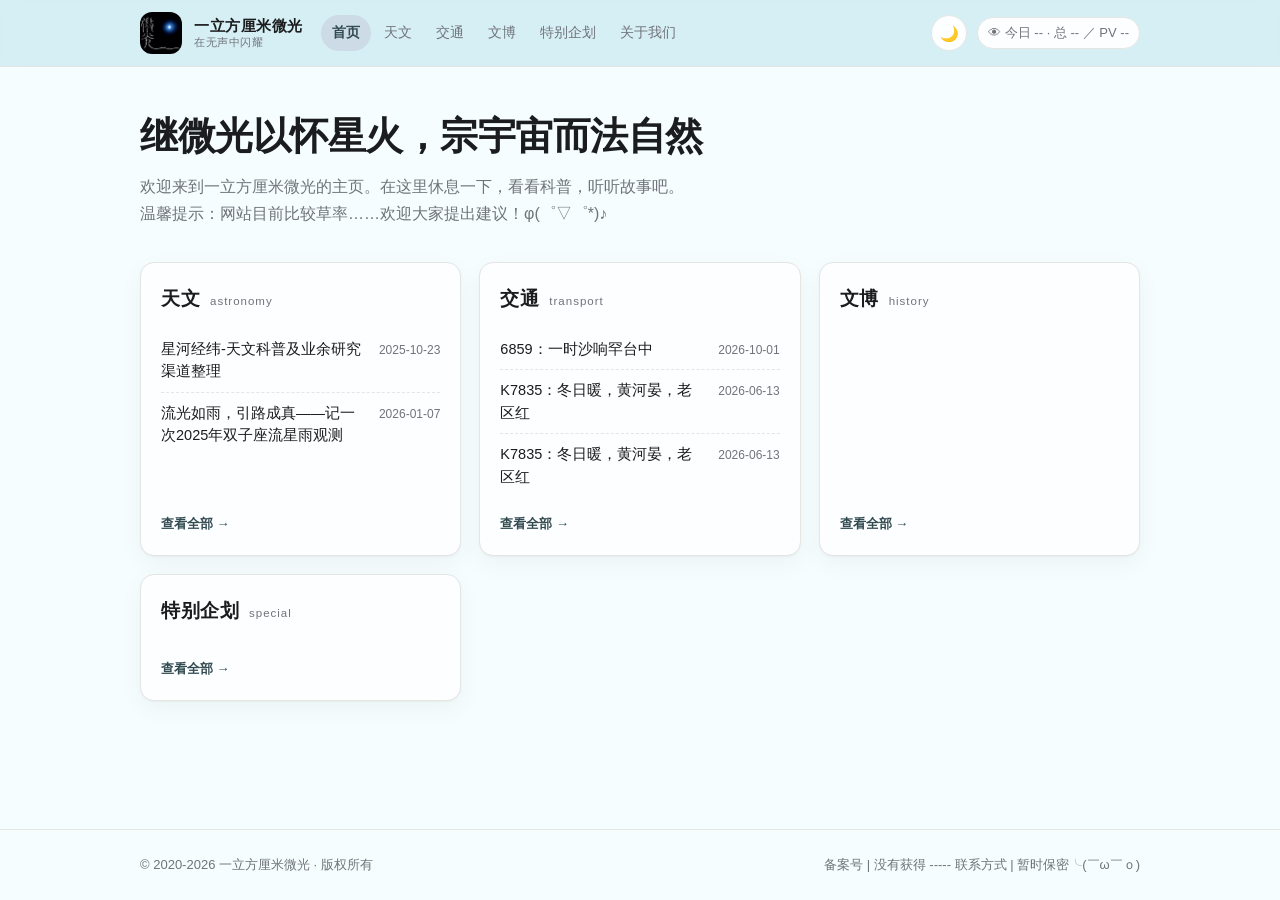
==== commit 9b28322d: "Update index.html" ====
--- a/index.html
+++ b/index.html
@@ -448,7 +448,9 @@
 <header class="site-header">
   <div class="header-inner">
     <a class="brand" href="#/home">
-      <span class="logo-box" aria-hidden="true">LOGO</span>
+      <span class="logo-box">
+        <img src="logo.jpg" alt="一立方厘米微光 Logo">
+      </span>
       <span class="brand-text">
         <strong>一立方厘米微光</strong>
         <small>在无声中闪耀</small>
@@ -457,7 +459,10 @@
     <nav class="nav" id="nav" aria-label="主导航"></nav>
     <div class="tools">
       <button class="icon-btn" id="themeBtn" type="button" aria-label="切换日间/夜间模式" title="切换日间/夜间模式">🌙</button>
-      <span class="counter" title="访客量统计">👁 <span id="visitCount">--</span></span>
+      <span class="counter" title="访客量统计">
+      👁 今日 <span id="busuanzi_today_uv">--</span> · 总 <span id="busuanzi_site_uv">--</span>
+      ／ PV <span id="busuanzi_site_pv">--</span>
+</span>
     </div>
   </div>
 </header>
@@ -1015,13 +1020,9 @@
 `;
 </script>
 
-<!-- =========================================================
-     主脚本
-     ========================================================= -->
+<!--  主脚本  -->
 <script>
-/* =========================================================
-   一、站点数据
-   ========================================================= */
+/* ==========   站点数据   ========== */
 const DATA = {
   astronomy: {
     title: '天文',
@@ -1033,7 +1034,7 @@
         title: '星河经纬-天文科普及业余研究渠道整理',
         date: '2025-10-23',
         author: '长勤',
-        summary: '一份初级天文资源索引。',
+        summary: '一份为入门者准备的天文资源索引。',
         content: ASTRO_ARTICLE_CONTENT
       },
       { id: 'a1', title: '流光如雨，引路成真——记一次2025年双子座流星雨观测', date: '2026-01-07', summary: '2025年双子座流星雨观测' },
@@ -1044,17 +1045,25 @@
     subtitle: 'transport',
     intro: '公共交通上的漫游观察。',
     articles: [
-      { id: 't1', title: '8355/8：行过庄里与庄外，直达前河并后河', date: '2023-11-27', summary: '8355/8' },
+      { id: 't11', title: '6859：一时沙响罕台中', date: '2026-10-01', summary: '6859' },
+       {
+        id: 'k7835',
+        title: 'K7835：冬日暖，黄河晏，老区红',
+        date: '2026-06-13',
+        author: '季铁同',
+        summary: '2024年12月8日，HXD3C 1055担当K7835次列车本务，由太原开往安泽（本文记录太原-隰县段）。',
+        content: 'https://mp.weixin.qq.com/s/3Nc-_MGyQawBaE1pYPzWXQ'
+      },
+      { id: 't10', title: 'K7835：冬日暖，黄河晏，老区红', date: '2026-06-13', summary: 'K7835' },
+      { id: 't9', title: '7512（兼记K9664）：过中卫又过中卫，向南行复向北行', date: '2026-04-01', summary: '7512（兼记K9664）' },
+      { id: 't8', title: 'Z1/2：汽笛一声肠不断，莫谓天涯孤旅', date: '2025-09-21', summary: 'Z1/2' },
+      { id: 't7', title: '5619：随峨眉南下，看彝路通达', date: '2025-09-06', summary: '5619' },
+      { id: 't6', title: '57127：通勤路短，汽笛声声', date: '2025-04-03', summary: '57127' },
+      { id: 't5', title: '6044：百年邯长，百里邯长', date: '2025-03-17', summary: '6044' },
+      { id: 't4', title: '7501：西风吟断野桥冬', date: '2025-02-23', summary: '7501' },
+      { id: 't3', title: 'K4288/5：福到宁西陇头间', date: '2024-09-22', summary: 'K4288/5' },
       { id: 't2', title: '8363/2：遍寻嘉陵新景色，慨叹韶山旧风光', date: '2024-02-21', summary: '8363/2' },
-      { id: 't3', title: 'K4288/5：福到宁西陇头间', date: '2024-09-22', summary: 'K4288/5' },
-      { id: 't4', title: '7501：西风吟断野桥冬', date: '2025-02-23', summary: '7501' },
-      { id: 't5', title: '6044：百年邯长，百里邯长', date: '2025-03-17', summary: '6044' },
-      { id: 't6', title: '57127：通勤路短，汽笛声声', date: '2025-04-03', summary: '57127' },
-      { id: 't7', title: '5619：随峨眉南下，看彝路通达', date: '2025-09-06', summary: '5619' },
-      { id: 't8', title: 'Z1/2：汽笛一声肠不断，莫谓天涯孤旅', date: '2025-09-21', summary: 'Z1/2' },
-      { id: 't9', title: '7512（兼记K9664）：过中卫又过中卫，向南行复向北行', date: '2026-04-01', summary: '7512（兼记K9664）' },
-      { id: 't10', title: 'K7835：冬日暖，黄河晏，老区红', date: '2026-06-13', summary: 'K7835' },
-    ]
+      { id: 't1', title: '8355/8：行过庄里与庄外，直达前河并后河', date: '2023-11-27', summary: '8355/8' },    ]
   },
   museum: {
     title: '文博',
@@ -1066,7 +1075,7 @@
   special: {
     title: '特别企划',
     subtitle: 'special',
-    intro: '随处走走，到处瞧瞧。',
+    intro: '随处走走，到处瞧瞧。OvO',
     articles: [
     ]
   }
@@ -1089,8 +1098,7 @@
   '希望我们能给正在阅读的你带来知识，给予帮助。',
 ];
 
-/* =========================================================
-   二、工具函数
+/* ==========   二、工具函数
    ========================================================= */
 const app       = document.getElementById('app');
 const navEl     = document.getElementById('nav');
@@ -1109,9 +1117,7 @@
   if (el) el.scrollIntoView({ behavior: 'smooth', block: 'start' });
 }
 
-/* =========================================================
-   三、页面渲染
-   ========================================================= */
+/* ==========   三、页面渲染   ========== */
 
 /* --- 首页 --- */
 function renderHome() {
@@ -1139,7 +1145,8 @@
   return `
     <section class="hero">
       <h1>继微光以怀星火，宗宇宙而法自然</h1>
-      <p>欢迎来到一立方厘米微光的主页。休息一下，看看科普，听听故事吧。</p>
+      <p>欢迎来到一立方厘米微光的主页。在这里休息一下，看看科普，听听故事吧。</p>
+      <p>温馨提示：网站目前比较草率……欢迎大家提出建议！φ(゜▽゜*)♪</p>
     </section>
     <section class="grid">${cards}</section>`;
 }
@@ -1285,7 +1292,11 @@
         <p class="big">网站支持</p>
         <p>@长勤  季铁同（@DF7 0130）  @倚筇</p>
         <p class="big">天文板块</p>
-        <p>@西安交通大学天文协会</p>
+        <p>鸣谢@西安交通大学天文协会</p>
+        <p class="big">说明：</p>
+        <p>网站持续建设完善中……欢迎给我们提建议！</p>
+        <p>暂时可联系：694174398@qq.com</p>
+        <p>由于一立方厘米微光团队成员短期内都比较忙，所以可能无法及时处理，敬请见谅Σ(っ °Д °;)っ</p>
       </div>
     </section>`;
 }
@@ -1352,14 +1363,14 @@
   window.scrollTo({ top: 0, behavior: 'instant' in window ? 'instant' : 'auto' });
 }
 
-/* ==========   五、导航渲染   ========== */
+/* ==========   导航渲染   ========== */
 function renderNav() {
   navEl.innerHTML = NAV_ITEMS.map(n =>
     `<a href="#/${n.key}" data-key="${n.key}">${n.label}</a>`
   ).join('');
 }
 
-/* ==========   六、日间夜间模式切换   ========== */
+/* ==========   日间夜间模式切换   ========== */
 function applyTheme(theme) {
   rootEl.setAttribute('data-theme', theme);
   themeBtn.textContent = theme === 'dark' ? '☀️' : '🌙';
@@ -1378,34 +1389,15 @@
 themeBtn.addEventListener('click', () => {
   applyTheme(rootEl.getAttribute('data-theme') === 'dark' ? 'light' : 'dark');
 });
-/* ==========   七、访客量统计   ========== */
-const VISIT_BASE = 11451;
-
-function countVisit() {
-  let total = 0;
-  try {
-    total = Number(localStorage.getItem('site-visits') || 0);
-    if (!sessionStorage.getItem('site-visit-counted')) {
-      total += 1;
-      localStorage.setItem('site-visits', String(total));
-      sessionStorage.setItem('site-visit-counted', '1');
-    }
-  } catch (e) { /* 隐私模式下忽略 */ }
-  return VISIT_BASE + total;
-}
-
-function showCount(n) {
-  document.getElementById('visitCount').textContent = n.toLocaleString('zh-CN');
-}
-
-/* ==========   八、启动   ========== */
+
+/* ==========   启动！   ========== */
 document.getElementById('year').textContent = new Date().getFullYear();
 
 renderNav();
 router();
-showCount(countVisit());
 
 window.addEventListener('hashchange', router);
 </script>
+<script async src="https://cdn.busuanzi.cc/busuanzi/3.6.9/busuanzi.min.js"></script>		<!-- 访客统计 -->
 </body>
-</html>+</html>
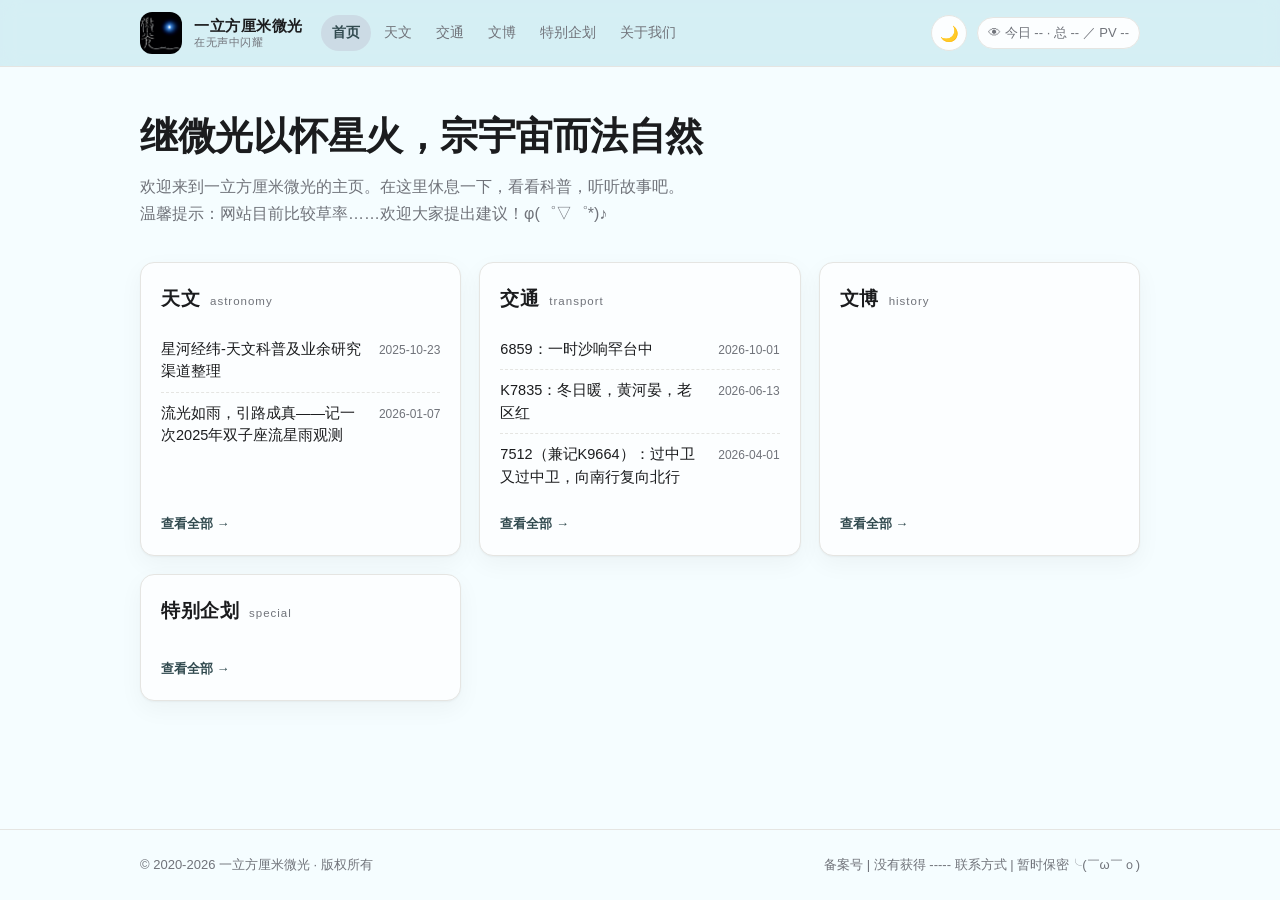
==== commit 2e50ab67: "Update index.html" ====
--- a/index.html
+++ b/index.html
@@ -476,11 +476,9 @@
   </div>
 </footer>
 
-<!-- =========================================================
-     文章正文数据
-     ========================================================= -->
+<!--     ==文章正文数据==     -->
 <script>
-const ASTRO_ARTICLE_CONTENT = `
+const ASTRO_RESOURCES = `
 <div class="toc">
   <h3>目录</h3>
   <ol>
@@ -1018,9 +1016,43 @@
 <p><b>Ad astra per aspera.</b></p>
 <p style="text-align: right;">By 长勤，2022 年深秋</p>
 `;
+const TRANS_7512 = `
+<h2 id="t9-intro">写在前面</h2>
+<p>如果要求每个人都乘火车从甲地前往乙地，我想，只要条件允许，多数人会选择用时最短、距离最近、停站最少的那趟车。显然，从中卫到银川，乘坐高铁只需要一个小时出头，可谓最佳选择。抛开绕行到陕西定边的 7532 次列车，7512 次列车是包兰线上这一区间最慢的一趟列车了。不过，相比高铁线路，包兰线蜿蜒在贺兰山下，好处在于可以慢慢欣赏风景，何况我和这趟车还有别样的“渊源”。[reference:4]</p>
+<p>7512 次列车行经甘肃省、宁夏回族自治区，多数站点都在宁夏境内，全程近 600 公里。本次列车由长庆桥站始发，经中卫站调向后转入包兰线行驶至银川站，后一段也是我本次所搭乘的路段。现在是 2025 年 4 月 4 日，今日列车本务机车为一台 SS7E 机车。[reference:5]</p>
+
+<h2 id="t9-body">中卫站与上车</h2>
+<p>按照最开始的计划，我打算在中卫市区游览一下，并在傍晚乘车去首府银川。然而现实是，我没能赶上前序其他列车，导致改签后到达中卫已经是下午四点多了，时间很紧，我只能马不停蹄搭车前往火车站，还好这段路程没有再另生事端。[reference:6]</p>
+<p>这是我第一次看到中卫站的完整模样。十余年前，我曾乘火车路过中卫，但印象也仅限于此；一年多前，我再次乘车路过中卫，当时已是后半夜，我记得我在卧铺上听到了列车进站刹车、乘务开门迎客的声音，但很快就又睡了过去。今天站在中卫站面前，我感到颇为熟悉，有种回到了多年前的感觉。换句话说，中卫站有点老、有些破旧。中卫站的站前广场倒是很宽阔，叫卖的、闲逛的、后车的，占据了广场一侧的多半位置。下午的阳光暖洋洋的，如果不是要乘车，我也很想在这里多坐一会儿。[reference:7]</p>
+<p>进站，检票，上车。考虑到这趟车要在中卫停留十几分钟，我放好背包又走下车厢。通过水牌可以看出，这趟车会在银川—7511/4—长庆桥—K9663—兰州—K9664—长庆桥—7513/2—银川之间往返，而一年前，我乘坐的恰好就是 K9664 次。虽然车次不一样，车厢和乘务人员可能也和当时的不同，但对我而言，在这趟旅途中，似乎又见到了一位老朋友。我往卧铺方向踱了几步，但终究没有过去，因为我知道，软卧车厢应该是没有开放的，今天我也注定无法再登上那节车厢。随着乘务人员的催促，我们几个还在车下逗留的旅客也就赶紧上了车。[reference:8]</p>
+
+<h2 id="t9-view">沿途风景</h2>
+<p>列车缓缓驶出车站向东出发，我就坐在窗边，静静地看着风景。或许是没有什么其他的特点，连绵不绝的输电塔给了我很深的印象。沙坡头—杞乡—贺兰山—沙湖的 750kV 线路沿贺兰山铺设，一路伴随着我们；有些电塔好像刚竖立不久，太阳一照便闪闪发光，令人炫目。据统计，宁夏 2025 年累计外送电量突破 1000 亿千瓦时，这也应当算是国内特有的工业浪漫了。[reference:9]</p>
+<p>虽然在 12306 网站上看，7512 次列车在中卫到银川之间没有多少站点，但实际上，它在柳家庄、黄羊湾、新市沟、枣园堡等站都会停靠，就像一趟大型公交车一样。列车停停走走，但并没有多少人上下车，车厢显得空荡荡的；窗外的群山也显得光秃秃的，显露出西北地区黄土地的本色，倒是偶尔路过一两片农田时，可以看到几抹绿色。我当天已经没有其他安排了，何况我的座位在无障碍车厢里，空间很大，我也就乐于随着这趟满火车一起缓缓前行，这里坐坐，那里看看。[reference:10]</p>
+
+<p><b>（以上为节选，完整内容可在公众号原文阅读。）</b></p>
+<p style="text-align: right;">By 一立方厘米微光</p>
+`;
+
+const TRANS_K7835 = `
+<h2 id="t10-intro">写在前面</h2>
+<p>要想细致盘点全国各省的文物资源，山西一定会让人眼前大放异彩；要想进一步探索古建筑，那就更不得不提到山西了。根据公布的全国重点文物保护单位名录，山西的“国保”数量高居首位，且绝大多数都是古建筑。这些古建筑星星点点地散落在三晋大地上，很多都远离城市，不耗费一番精力是很难前往拜访的，随着游戏《黑神话：悟空》而火起来的小西天亦是如此。[reference:11]</p>
+<p>我在山西游历得不少，但有几次都是自驾，坐火车则主要途经南同蒲线或者大西高铁往返太原，细想起来，居然几乎没有从太原站再乘车继续向北的经历。同时，受交通因素影响，我也没有在山西去过太偏僻的景点。趁着周末空闲，朋友提议搞一次短途旅行，我突然想到了小西天这个地方，和朋友一拍即合，由此，我们也恰好体验一下刚开通没多久的瓦日铁路客运。今天是 2024 年 12 月 8 日，列车本务机车为 HXD3C 1055，来自太局太段。[reference:12]</p>
+
+<h2 id="t10-wari">瓦日线与这趟车</h2>
+<p>瓦日线虽然在客运中没什么名气，但在货运中还是占据极为重要的地位的。它是我国中长期铁路网规划的重要组成部分，是西煤东运、北煤南运、进口铁矿石西运的主要通道，是继大秦铁路之后我国一次建成、里程最长、技术标准最高的万吨重载大能力运输通道，从山西吕梁的瓦塘站到山东日照的日照南站，线路全长近 1300km，于 2014 年底正式通车。本次开通客运的区间全程在山西省内，不过列车运行的速度并不快，如果搭乘全程，运行时间还是很长的，这可能也是它从太原发车很早的原因，为此，我们不得不规划一个早点到太原站的方案。为了节约一些时间和资金成本，我们最终选择当晚乘坐 K238 次列车直达太原站，然后直接换乘 K7835 次列车。[reference:13]</p>
+
+<h2 id="t10-board">上车与初印象</h2>
+<p>早晨 6 点出头，随着 K238 早点到站，我们也松了一口气。这次的换乘时间只有二十多分钟，出站吃饭是来不及了，还好车站的便利店已经开门。我们也没时间在车站吃，买完之后就抓紧赶到候车室检票上站台。看得出来，为了同时做好文旅宣传，这趟车做了充分的装饰。车厢一侧画出了这趟车的行驶路线，展示了沿线各地的红色纪念馆；“红色故里 大美山西”的标语占据了外面小半个车厢的位置，看起来还算协调；走进车内，同样能感受到一股红色韵味。放好行李，列车很快就准点出发了。[reference:14]</p>
+<p>可能是发车时间太早，我们这节车厢只有几十个乘客零散地坐着，旁边的车厢甚至几乎是空的。望向东侧，道路街区灯光点点，天空也已经不再是漆黑一片，但整座城市仍然显得安静，显得我们脚下车轮与轨道碰撞的声音格外刺耳。考虑到一早也没有其他事情做，趁着早饭还热着，我们抓紧时间解决了温饱问题。此时，列车也已靠近太原西山，准备向吕梁山脉深处行驶。一抹朝霞从东边山头晕染开来，汾河在山脚下铁轨旁蜿蜒，远处的太原第二电厂透过晨光显现出轮廓。进入太兴线后，前方相当长的路段都是隧道，趁着人少，恰是找个座位体验一下“硬座代硬卧”的时候。何况，从太原站出发后的将近三个小时内，K7835 次列车不再停靠其他站点，跨越 200 公里的距离，驶过太兴线直达临县，因此，我自己在这一段路上休息得很好。[reference:15]</p>
+
+<p><b>（以上为节选，完整内容可在公众号原文阅读。）</b></p>
+<p style="text-align: right;">By 一立方厘米微光</p>
+`;
+
 </script>
 
-<!--  主脚本  -->
+<!--    ==主脚本==    -->
 <script>
 /* ==========   站点数据   ========== */
 const DATA = {
@@ -1035,7 +1067,7 @@
         date: '2025-10-23',
         author: '长勤',
         summary: '一份为入门者准备的天文资源索引。',
-        content: ASTRO_ARTICLE_CONTENT
+        content: ASTRO_RESOURCES
       },
       { id: 'a1', title: '流光如雨，引路成真——记一次2025年双子座流星雨观测', date: '2026-01-07', summary: '2025年双子座流星雨观测' },
     ]
@@ -1045,17 +1077,23 @@
     subtitle: 'transport',
     intro: '公共交通上的漫游观察。',
     articles: [
-      { id: 't11', title: '6859：一时沙响罕台中', date: '2026-10-01', summary: '6859' },
-       {
+      { id: '6859', title: '6859：一时沙响罕台中', date: '2026-10-01', summary: '6859' },
+      {
         id: 'k7835',
         title: 'K7835：冬日暖，黄河晏，老区红',
         date: '2026-06-13',
         author: '季铁同',
         summary: '2024年12月8日，HXD3C 1055担当K7835次列车本务，由太原开往安泽（本文记录太原-隰县段）。',
-        content: 'https://mp.weixin.qq.com/s/3Nc-_MGyQawBaE1pYPzWXQ'
+        content: TRANS_K7835
       },
-      { id: 't10', title: 'K7835：冬日暖，黄河晏，老区红', date: '2026-06-13', summary: 'K7835' },
-      { id: 't9', title: '7512（兼记K9664）：过中卫又过中卫，向南行复向北行', date: '2026-04-01', summary: '7512（兼记K9664）' },
+      {
+        id: '7512',
+        title: '7512（兼记K9664）：过中卫又过中卫，向南行复向北行',
+        date: '2026-04-01',
+        author: '季铁同',
+        summary: '2025年4月4日，SS7E机车担当7512次列车本务，由长庆桥开往银川（本文记录中卫-银川段，兼记2024年1月搭乘K9664次列车随感）。',
+        content: TRANS_7512
+      },
       { id: 't8', title: 'Z1/2：汽笛一声肠不断，莫谓天涯孤旅', date: '2025-09-21', summary: 'Z1/2' },
       { id: 't7', title: '5619：随峨眉南下，看彝路通达', date: '2025-09-06', summary: '5619' },
       { id: 't6', title: '57127：通勤路短，汽笛声声', date: '2025-04-03', summary: '57127' },
@@ -1398,6 +1436,6 @@
 
 window.addEventListener('hashchange', router);
 </script>
-<script async src="https://cdn.busuanzi.cc/busuanzi/3.6.9/busuanzi.min.js"></script>		<!-- 访客统计 -->
+<script defer src="https://events.vercount.one/js"></script>		<!-- 访客统计 -->
 </body>
 </html>
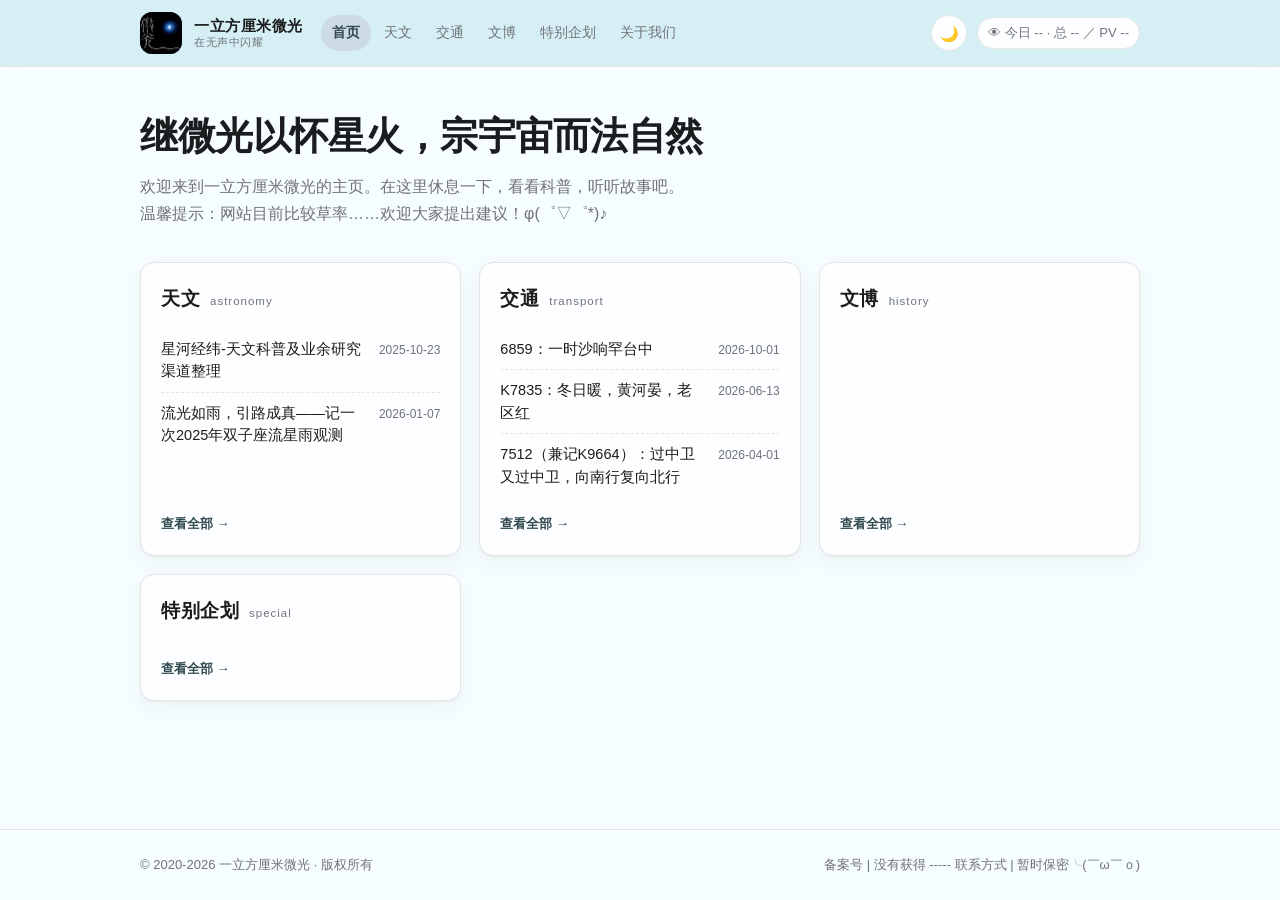
==== commit 10311d0e: "Add files via upload" ====
--- a/index.html
+++ b/index.html
@@ -5,443 +5,10 @@
 <meta name="viewport" content="width=device-width, initial-scale=1">
 <title>一立方厘米微光 · 小站</title>
 <meta name="description" content="在无声中闪耀">
-<style>
-  /* ==========   主题变量   ========== */
-  :root {
-    --bg: #f5fdff;				/* 页面底色 */
-    --surface: #fcfeff;			/* 卡片、面板底色 */
-    --text: #1b1c1e;			/* 主文字色 */
-    --muted: #70737a;			/* 次要文字、日期、说明 */
-    --border: #e5e5e2;			/* 边框、分隔线 */
-    --accent: #324b50;			/* 全站强调色（默认） */
-    --accent-soft: #ccdbe5;		/* 强调色的浅底，用于悬停、标签背景 */
-    --header-bg: rgba(175, 221, 231, 0.45);		
-    --shadow: 0 1px 2px rgba(0,0,0,.04), 0 8px 24px rgba(0,0,0,.045);		
-    --radius: 14px;
-    color-scheme: light;
-  }
-  [data-theme="dark"] {
-    --bg: #3a424d;
-    --surface: #0f1113;
-    --text: #e9ecef;
-    --muted: #9298a0;
-    --border: #26292e;
-    --accent: #7ab4c2;
-    --accent-soft: #445359;
-    --header-bg: rgba(20, 23, 24, 0.95);
-    --shadow: 0 1px 2px rgba(0,0,0,.45), 0 10px 30px rgba(0,0,0,.35);
-    color-scheme: dark;
-  }
-
-  /* ==========   板块主题色   ========== */
-  /* 天文：深蓝 */
-  body[data-section="astronomy"] {
-    --accent: #1d4e89;
-    --accent-soft: #e6eef8;
-  }
-  [data-theme="dark"] body[data-section="astronomy"] {
-    --accent: #79b0ea;
-    --accent-soft: #16263a;
-  }
-
-  /* 交通：深绿 */
-  body[data-section="transport"] {
-    --accent: #1f6b45;
-    --accent-soft: #e6f2ea;
-  }
-  [data-theme="dark"] body[data-section="transport"] {
-    --accent: #7ad4a3;
-    --accent-soft: #16281e;
-  }
-
-  /* 文博：棕黄 */
-  body[data-section="museum"] {
-    --accent: #96651c;
-    --accent-soft: #f7efe0;
-  }
-  [data-theme="dark"] body[data-section="museum"] {
-    --accent: #e2b96a;
-    --accent-soft: #2b2317;
-  }
-
-  /* ==========   基础样式   ========== */
-  *, *::before, *::after { box-sizing: border-box; }
-  html { -webkit-text-size-adjust: 100%; }
-
-  body {
-    margin: 0;
-    min-height: 100vh;
-    display: flex;
-    flex-direction: column;
-    background: var(--bg);
-    color: var(--text);
-    font-family: -apple-system, BlinkMacSystemFont, "Segoe UI", "PingFang SC",
-                 "Hiragino Sans GB", "Microsoft YaHei", sans-serif;
-    line-height: 1.7;
-    -webkit-font-smoothing: antialiased;
-    transition: background-color .25s ease, color .25s ease;
-  }
-
-  a { color: inherit; text-decoration: none; }
-  ul { margin: 0; padding: 0; list-style: none; }
-
-  /* ===================== 顶部导航 ===================== */
-  .site-header {
-    position: sticky;
-    top: 0;
-    z-index: 20;
-    background: var(--header-bg);
-    backdrop-filter: blur(10px);
-    -webkit-backdrop-filter: blur(10px);
-    border-bottom: 1px solid var(--border);
-  }
-  .header-inner {
-    max-width: 1040px;
-    margin: 0 auto;
-    padding: 12px 20px;
-    display: flex;
-    align-items: center;
-    gap: 18px;
-    flex-wrap: wrap;
-  }
-  .brand { display: flex; align-items: center; gap: 12px; flex: none; }
-  .logo-box {
-    width: 42px; height: 42px;
-    border-radius: 12px;
-    display: grid; place-items: center;
-    overflow: hidden;
-    font-size: 10px; font-weight: 700; letter-spacing: .5px;
-    color: #fff;
-    background: linear-gradient(135deg, #2f6f5e, #4a86d8);
-    user-select: none;
-  }
-  .logo-box img { width: 100%; height: 100%; object-fit: cover; }
-  .brand-text { display: flex; flex-direction: column; line-height: 1.25; }
-  .brand-text strong { font-size: 15px; letter-spacing: .5px; }
-  .brand-text small { font-size: 11px; color: var(--muted); letter-spacing: .5px; }
-
-  .nav { display: flex; flex: 1; flex-wrap: wrap; gap: 2px; }
-  .nav a {
-    padding: 6px 11px;
-    border-radius: 999px;
-    font-size: 14px;
-    color: var(--muted);
-    transition: background-color .2s, color .2s;
-  }
-  .nav a:hover { color: var(--text); background: var(--accent-soft); }
-  .nav a.active { color: var(--accent); background: var(--accent-soft); font-weight: 600; }
-
-  .tools { display: flex; align-items: center; gap: 10px; flex: none; }
-  .icon-btn {
-    width: 36px; height: 36px;
-    border-radius: 50%;
-    border: 1px solid var(--border);
-    background: var(--surface);
-    color: var(--text);
-    font-size: 15px; line-height: 1;
-    display: grid; place-items: center;
-    cursor: pointer;
-    transition: transform .25s ease, border-color .2s;
-  }
-  .icon-btn:hover { border-color: var(--accent); transform: rotate(-14deg); }
-  .counter {
-    font-size: 13px; color: var(--muted);
-    white-space: nowrap;
-    padding: 4px 10px;
-    border: 1px solid var(--border);
-    border-radius: 999px;
-    background: var(--surface);
-  }
-
-  /* ===================== 主体容器 ===================== */
-  .app {
-    flex: 1;
-    width: 100%;
-    max-width: 1080px;
-    margin: 0 auto;
-    padding: 40px 40px 72px;
-  }
-
-  /* ===================== 首页 ===================== */
-  .hero { padding: 4px 0 34px; }
-  .hero h1 {
-    margin: 0 0 12px;
-    font-size: clamp(26px, 4vw, 38px);
-    line-height: 1.32;
-    letter-spacing: -.5px;
-  }
-  .hero p { margin: 0; max-width: 640px; color: var(--muted); }
-
-  .grid {
-    display: grid;
-    gap: 18px;
-    grid-template-columns: repeat(auto-fit, minmax(280px, 1fr));
-  }
-  .card {
-    display: flex;
-    flex-direction: column;
-    padding: 20px;
-    background: var(--surface);
-    border: 1px solid var(--border);
-    border-radius: var(--radius);
-    box-shadow: var(--shadow);
-    transition: transform .2s ease, border-color .2s ease;
-  }
-  .card:hover { transform: translateY(-3px); border-color: var(--accent); }
-
-  .card-head { display: flex; align-items: baseline; gap: 10px; flex-wrap: wrap; }
-  .card-head h2 { margin: 0; font-size: 19px; letter-spacing: .5px; }
-  .card-head h2 a:hover { color: var(--accent); }
-  .card-sub { font-size: 11.5px; color: var(--muted); letter-spacing: 1px; }
-
-  .article-list { margin: 14px 0 16px; }
-  .article-list li + li { border-top: 1px dashed var(--border); }
-  .article-list a {
-    display: flex;
-    justify-content: space-between;
-    align-items: baseline;
-    gap: 12px;
-    padding: 9px 0;
-    font-size: 14.5px;
-  }
-  .article-list .t { line-height: 1.55; transition: color .2s; }
-  .article-list a:hover .t { color: var(--accent); }
-  .article-list time { flex: none; font-size: 12px; color: var(--muted); }
-
-  .more {
-    margin-top: auto;
-    align-self: flex-start;
-    font-size: 13px;
-    font-weight: 600;
-    color: var(--accent);
-  }
-  .more:hover { text-decoration: underline; }
-
-  /* ===================== 子页面 ===================== */
-  .crumbs { margin-bottom: 18px; font-size: 13px; color: var(--muted); }
-  .crumbs a { color: var(--accent); }
-  .crumbs a:hover { text-decoration: underline; }
-
-  .page-head { margin-bottom: 6px; }
-  .page-head h1 { margin: 0 0 6px; font-size: clamp(24px, 3.4vw, 30px); }
-  .page-head p { margin: 0; color: var(--muted); font-size: 14.5px; }
-
-  .article-rows { margin-top: 22px; display: flex; flex-direction: column; gap: 2px; }
-  .article-row a {
-    display: block;
-    padding: 16px;
-    border: 1px solid transparent;
-    border-radius: 12px;
-    transition: background-color .2s, border-color .2s;
-  }
-  .article-row a:hover { background: var(--surface); border-color: var(--border); }
-  .article-row h3 { margin: 0 0 4px; font-size: 17px; font-weight: 600; }
-  .article-row a:hover h3 { color: var(--accent); }
-  .article-row p { margin: 0 0 6px; font-size: 14px; color: var(--muted); }
-  .article-row time { font-size: 12px; color: var(--muted); }
-
-  /* ===================== 文章页 ===================== */
-  .article h1 { margin: 0 0 8px; font-size: clamp(24px, 3.4vw, 32px); line-height: 1.35; }
-  .article .meta { margin: 0 0 20px; font-size: 13px; color: var(--muted); }
-  .article .summary {
-    margin: 0;
-    padding-left: 14px;
-    border-left: 3px solid var(--accent);
-    font-size: 16px;
-    color: var(--muted);
-  }
-
-  .placeholder {
-    margin-top: 28px;
-    padding: 56px 20px;
-    text-align: center;
-    color: var(--muted);
-    background: var(--surface);
-    border: 1px dashed var(--border);
-    border-radius: var(--radius);
-  }
-  .placeholder .big { margin: 0 0 6px; font-size: 15px; color: var(--text); }
-  .placeholder p { margin: 0; font-size: 13.5px; }
-
-  /* ===================== 文章正文 ===================== */
-  .article-body {
-    margin-top: 26px;
-    font-size: 15.5px;
-    line-height: 1.9;
-  }
-  .article-body h2 {
-    margin: 40px 0 14px;
-    padding-bottom: 8px;
-    font-size: 21px;
-    border-bottom: 1px solid var(--border);
-    scroll-margin-top: 84px;
-  }
-  .article-body h3 {
-    margin: 28px 0 10px;
-    font-size: 17.5px;
-    scroll-margin-top: 84px;
-  }
-  .article-body h4 {
-    margin: 22px 0 8px;
-    font-size: 15.5px;
-    color: var(--accent);
-    scroll-margin-top: 84px;
-  }
-  .article-body p { margin: 0 0 14px; }
-  .article-body b { font-weight: 600; }
-
-  .article-body ul.res-list { list-style: none; padding: 0; margin: 0 0 18px; }
-  .article-body ul.res-list li {
-    position: relative;
-    padding: 8px 0 8px 18px;
-    border-bottom: 1px dashed var(--border);
-  }
-  .article-body ul.res-list li:last-child { border-bottom: none; }
-  .article-body ul.res-list li::before {
-    content: "·";
-    position: absolute;
-    left: 2px;
-    color: var(--accent);
-    font-weight: 700;
-  }
-
-  .article-body a { color: var(--accent); word-break: break-all; }
-  .article-body a:hover { text-decoration: underline; }
-
-  .article-body .tag {
-    display: inline-block;
-    padding: 0 5px;
-    margin-right: 4px;
-    font-size: 11px;
-    line-height: 17px;
-    border-radius: 4px;
-    background: var(--accent-soft);
-    color: var(--accent);
-    vertical-align: 1px;
-  }
-  .article-body .tag-v { background: #f6e7c8; color: #8a5a00; }
-  [data-theme="dark"] .article-body .tag-v { background: #3a2f1a; color: #e0b96a; }
-
-  .article-body .isbn { font-size: 12.5px; color: var(--muted); }
-
-  .article-body .note {
-    margin: 0 0 18px;
-    padding: 14px 18px;
-    background: var(--accent-soft);
-    border-radius: 10px;
-    font-size: 14px;
-    color: var(--muted);
-  }
-
-  .article-body .toc {
-    margin: 0 0 28px;
-    padding: 18px 20px;
-    background: var(--surface);
-    border: 1px solid var(--border);
-    border-radius: 12px;
-  }
-  .article-body .toc h3 { margin: 0 0 10px; font-size: 15px; color: var(--text); }
-  .article-body .toc ol { margin: 0; padding-left: 1.4em; font-size: 14px; line-height: 1.95; }
-  .article-body .toc a { cursor: pointer; }
-
-  /* ===== 文章页两栏布局 + 右侧粘性目录 ===== */
-  .article-layout {
-    display: grid;
-    grid-template-columns: minmax(0, 1fr) 230px;
-    gap: 32px;
-    align-items: start;
-  }
-  .article-main { min-width: 0; }
-
-  .article-aside {
-    position: sticky;
-    top: 84px;
-    max-height: calc(100vh - 104px);
-    overflow-y: auto;
-    padding-bottom: 8px;
-    scrollbar-width: thin;
-  }
-
-  .article-toc {
-    padding: 16px 18px;
-    background: var(--surface);
-    border: 1px solid var(--border);
-    border-radius: 12px;
-    font-size: 13px;
-  }
-  .article-toc h3 { margin: 0 0 10px; font-size: 14px; color: var(--text); }
-  .article-toc ol { margin: 0; padding-left: 1.2em; line-height: 1.9; }
-  .article-toc a { cursor: pointer; color: var(--muted); }
-  .article-toc a:hover { color: var(--accent); }
-
-  /* 资源列表：标题即链接，介绍另起一行 */
-  .article-body .res-list li a { font-weight: 600; }
-
-  /* ===================== 关于我们 ===================== */
-  .about h1 { margin: 0 0 22px; font-size: clamp(24px, 3.4vw, 32px); }
-
-  .about-card {
-    width: 100%;
-    max-width: 960px;
-    padding: 34px 40px;
-    background: var(--surface);
-    border: 1px solid var(--border);
-    border-radius: var(--radius);
-    box-shadow: var(--shadow);
-  }
-  .about-text p {
-    max-width: none;
-    margin: 0 0 18px;
-    font-size: 16.5px;
-    line-height: 2;
-    text-wrap: pretty;
-  }
-  .about-text p:last-child { margin-bottom: 0; }
-
-  /* ===================== 页脚 ===================== */
-  .site-footer { margin-top: auto; border-top: 1px solid var(--border); }
-  .footer-inner {
-    max-width: 1040px;
-    margin: 0 auto;
-    padding: 24px 20px;
-    display: flex;
-    flex-wrap: wrap;
-    justify-content: space-between;
-    gap: 10px;
-    font-size: 13px;
-    color: var(--muted);
-  }
-  .footer-inner p { margin: 0; }
-
-  /* ===================== 响应式 ===================== */
-  @media (max-width: 900px) {
-    .app { padding-left: 28px; padding-right: 28px; }
-    .about-card { padding: 28px 28px; }
-    .article-layout { grid-template-columns: 1fr; gap: 20px; }
-    .article-aside {
-      position: static;
-      max-height: none;
-      order: -1;
-    }
-  }
-  @media (max-width: 640px) {
-    .header-inner { gap: 10px; padding: 10px 14px; }
-    .brand-text small { display: none; }
-    .nav { order: 3; flex-basis: 100%; overflow-x: auto; flex-wrap: nowrap; padding-bottom: 2px; }
-    .nav a { white-space: nowrap; }
-    .app { padding: 26px 20px 48px; }
-    .about-card { padding: 22px 20px; }
-    .about-text p { font-size: 15.5px; line-height: 1.95; }
-    .article-body { font-size: 15px; }
-    .article-body h2 { font-size: 19px; }
-    .article-body h3 { font-size: 16.5px; }
-    .footer-inner { flex-direction: column; }
-  }
-
-  @media (prefers-reduced-motion: reduce) {
-    * { transition: none !important; animation: none !important; }
-  }
-</style>
+<link rel="stylesheet" href="assets/css/base.css">
+<link rel="stylesheet" href="assets/css/layout.css">
+<link rel="stylesheet" href="assets/css/components.css">
+<link rel="stylesheet" href="assets/css/article.css">
 </head>
 <body>
 
@@ -460,9 +27,9 @@
     <div class="tools">
       <button class="icon-btn" id="themeBtn" type="button" aria-label="切换日间/夜间模式" title="切换日间/夜间模式">🌙</button>
       <span class="counter" title="访客量统计">
-      👁 今日 <span id="busuanzi_today_uv">--</span> · 总 <span id="busuanzi_site_uv">--</span>
-      ／ PV <span id="busuanzi_site_pv">--</span>
-</span>
+        👁 今日 <span id="vercount_value_today_uv">--</span> · 总 <span id="vercount_value_site_uv">--</span>
+        ／ PV <span id="vercount_value_site_pv">--</span>
+      </span>
     </div>
   </div>
 </header>
@@ -476,966 +43,6 @@
   </div>
 </footer>
 
-<!--     ==文章正文数据==     -->
-<script>
-const ASTRO_RESOURCES = `
-<div class="toc">
-  <h3>目录</h3>
-  <ol>
-    <li><a onclick="scrollToId('astro-intro')">写在前面</a></li>
-    <li><a onclick="scrollToId('astro-tag')">标识注释</a></li>
-    <li><a onclick="scrollToId('astro-1')">网页</a></li>
-    <li><a onclick="scrollToId('astro-2')">软件和应用</a></li>
-    <li><a onclick="scrollToId('astro-3')">书籍</a></li>
-    <li><a onclick="scrollToId('astro-4')">视频和纪录片</a></li>
-    <li><a onclick="scrollToId('astro-5')">博主</a></li>
-    <li><a onclick="scrollToId('astro-appendix')">气象查询网站汇总</a></li>
-    <li><a onclick="scrollToId('astro-thanks')">致谢</a></li>
-  </ol>
-</div>
-
-<h2 id="astro-intro">写在前面</h2>
-<p>只要是在天气晴朗的夜晚，室外的遮挡不是很高，我们就能轻易地看到天上的点点星辰，或许熹微，或许璀璨。许多人对天文的一点喜爱就是由此而生。网络上，有些人看到壮阔的星云、绚烂的流星，可能也会对天文心生热忱。</p>
-<p>“从哪里能看到中国空间站过境的资料呢？”</p>
-<p>“对一个天文小白而言，应该从哪里学习初步的理论知识？”</p>
-<p>“想给同学推荐一些天文科普书，有没有什么推荐的？”</p>
-<p>“有哪些虚拟软件可以看星星？”</p>
-<p>过去，如果想深入学习某一方面的知识，除了前辈的言传身教和为数不多的真假科普书以外，再无途径。幸运的是，网络为所有愿意接触知识、广泛涉猎的人敞开了大门。在互联网上，不仅有各式各样的课程、书籍，还有浩如烟海的网站、纪录片、软件等等各种多媒体，等待着有心人去发现、去探索、去传播。</p>
-<p>目前，国外有很多不同爱好者或是官方学者搜集整理的各领域线上资料，比如天文及相关领域，就有以下汇总可供参考：</p>
-<ul class="res-list">
-  <li> <span class="tag">E</span> <b>University of Washington Libraries</b> <a href="https://guides.lib.uw.edu/c.php?g=341353&p=2303542" target="_blank" rel="noopener">guides.lib.uw.edu</a> </li>
-  <li> <span class="tag">E</span><span class="tag tag-v">V</span> <b>WIKIPEDIA – List of astronomy websites</b> <a href="https://en.wikipedia.org/wiki/List_of_astronomy_websites" target="_blank" rel="noopener">en.wikipedia.org</a> </li>
-  <li> <span class="tag">E</span> <b>Astro Web – Astronomy on the Internet</b> <a href="http://cdsweb.u-strasbg.fr/astroWeb/astroweb.html" target="_blank" rel="noopener">cdsweb.u-strasbg.fr</a> </li>
-  <li> …… </li>
-</ul>
-<p>然而，国内相关的汇总虽然存在，但难免有所缺漏、覆盖不全、针对性不强。本文档试图收集整理国内外有用的、有趣的线上线下资源，为国内外对天文学有兴趣的人铺下一条小路，种下一颗树苗。如果能够给一部分爱好者带去那么一点点便利，笔者也就感到开心了。</p>
-<p>笔者并非天文学相关从业者，并非天文专业学生，甚至也不算是一个合格的爱好者，不过是一个爱看星星的普通人罢了，因此整理时必定出现了大大小小的谬误和瑕疵，敬请多加批评、指点、增补。<br><br></p>
-<p><b>清辉应万里，不独照长安。</b><br><br></p>
-<p style="text-align: right;">By 长勤，2022 年深秋</p>
-
-<h2 id="astro-tag">标识注释</h2>
-<p>为了适应国内天文科普事业发展现状、更好服务天文爱好者尤其是入门爱好者，笔者在整理时，主要遵从了以中文网站和资源为主、外文网站和资源为辅、多渠道资源互补且择优收录的原则。由于国内部分领域的天文科普尚存在一定短板，因此，部分外文网站和资源成了主要知识来源，笔者在收录时标识如下：</p>
-<p> <span class="tag">D</span> 德文网站或资源，或以德语为主的网站或资源</p>
-<p> <span class="tag">E</span> 英文网站或资源，或以英语为主的网站或资源</p>
-<p> <span class="tag">F</span> 法文网站或资源，或以法语为主的网站或资源</p>
-<p> <span class="tag">J</span> 日文网站或资源，或以日语为主的网站或资源</p>
-<p> <span class="tag">R</span> 俄文网站或资源，或以俄语为主的网站或资源</p>
-<p> <span class="tag">O</span> 除德文、英文、法文、日文、俄文以外的其他语言网站</p>
-<p> <span class="tag tag-v">V</span> 可能无法访问或无法稳定访问（如长时间加载但无法显示内容、可以显示内容但排版存在明显问题、可以正常显示但刷新后无法访问等）的网站或资源，需借助其他必要途径</p>
-<p>此外，部分网站加载时间较长，请——不——要——着———急————；部分网站可以正常访问，但它们的子网站在访问可能存在异常，需要借助其他必要途径。</p>
-<p>需要着重说明的是，在整理收录的过程中，有一些网站或资源由于无人维护或其他原因，现已无法访问，笔者会将其标注为[V]，但不排除在未来，更多网站无法访问直至彻底关停。有一些存在过的优秀科普网站现在便面临着这种情况。正因为其业已失去作用，尽管遗憾，但笔者未再收录它们。笔者衷心祝愿那些优秀的资源能够在历史的海洋中被人拾起并加以保存。</p>
-<p>说明完毕。祝大家在星海中踏歌而行。</p>
-<p><b>注意：本文档首次迁移到网页端，还有很多内容不完善，且尚未得到全面检查，故部分网页跳转可能有误，敬请见谅。</b></p>
-
-<h2 id="astro-1">1 网页</h2>
-
-<h3>1.1 天文相关知识入门</h3>
-<p>很多网站既可用于观测辅助，也可用于理论学习。以下分类可能较为主观，建议先做了解，自行运用。</p>
-
-<h4>1.1.1 天文观测与基础观测知识</h4>
-<ul class="res-list">
-  <li><b>天文通</b> <a href="https://laysky.com/" target="_blank" rel="noopener">laysky.com</a> —— 国内天文观测利器，可查询各地观星指数、天气、光污染，以及中国空间站过境、流星雨可见数预测等，含部分科普知识。</li>
-  <li><b>Heavens-above</b> <a href="https://www.heavens-above.com/main.aspx" target="_blank" rel="noopener">heavens-above.com</a> —— 查询人造天体过境、卫星轨道、星图、日食等。</li>
-  <li><span class="tag">E</span><b>astronomy.net</b> <a href="https://nova.astrometry.net/upload" target="_blank" rel="noopener">nova.astrometry.net/upload</a> —— 上传图片归算图中恒星、星云、星团等天体，适用于纯星空。</li>
-  <li><b>Windy</b> <a href="https://www.windy.com/" target="_blank" rel="noopener">windy.com</a> —— 天气预测与展望利器，提供 GFS、ECMWF、ICON 等模型，可查云量、降水、风况、温度，户外地图对查询路线也有帮助。</li>
-  <li><span class="tag">E</span><b>meteoblue</b> <a href="https://www.meteoblue.com/en/weather/outdoorsports/seeing/" target="_blank" rel="noopener">meteoblue.com</a> —— 除云量外，还可查看视宁度、大气透明度等要素。</li>
-  <li><b>牧夫天文论坛</b> <a href="https://bbs.imufu.cn/" target="_blank" rel="noopener">bbs.imufu.cn</a> —— 国内知名天文论坛，含器材、观测摄影等板块。</li>
-  <li><span class="tag">E</span><b>光污染地图</b> <a href="https://www.lightpollutionmap.info/" target="_blank" rel="noopener">lightpollutionmap.info</a> —— 光污染历年历史数据查询，也可查询天文台台址。</li>
-  <li><span class="tag">E</span><b>COBS</b>（Comet Observation Database） <a href="https://cobs.si/" target="_blank" rel="noopener">cobs.si</a> —— Crni Vrh 天文台维护的彗星观测数据库，可查彗星亮度变化、参数拟合。</li>
-  <li><span class="tag">E</span><b>spaceweather 空间天气</b> <a href="https://www.spaceweather.com/" target="_blank" rel="noopener">spaceweather.com</a> —— 查询太阳实况、太阳风强度、宇宙射线强度等，可用于预测太阳黑子拍摄。</li>
-  <li><b>中国科学院国家空间科学中心空间环境预报中心 NSSCSEPC</b> <a href="http://www.sepc.ac.cn/" target="_blank" rel="noopener">sepc.ac.cn</a> —— 同上，但可能加载不出太阳实况图片。</li>
-  <li><span class="tag">E</span><b>Wikisky</b> <a href="http://wikisky.org/?locale=EN" target="_blank" rel="noopener">wikisky.org</a> —— 在线星图网站，集成 DSS、SDSS 等数据，并集合部分前沿研究与图集。</li>
-  <li><span class="tag">E</span><span class="tag tag-v">V</span><b>eclipsewise</b> <a href="https://eclipsewise.com/" target="_blank" rel="noopener">eclipsewise.com</a> —— 日食、月食观测与预报网站，可查可见时间与范围。</li>
-  <li><span class="tag tag-v">V</span><b>NADC 日食计算器</b> <a href="https://nadc.china-vo.org/eclipse/" target="_blank" rel="noopener">nadc.china-vo.org/eclipse</a> —— 日食可见范围预报，可下载 KML 文件。</li>
-  <li><span class="tag">E</span><b>ESASky</b> <a href="https://sky.esa.int/esasky/" target="_blank" rel="noopener">sky.esa.int/esasky</a> —— 天文数据搜索与可视化网页。</li>
-</ul>
-<p>更多天气相关网页见 <a onclick="scrollToId('astro-appendix')">附录 气象查询网站汇总</a>。</p>
-
-<h4>1.1.2 天文学理论、数据与仿真</h4>
-<ul class="res-list">
-  <li><b>月球与行星数据发布系统</b>（部分需登录） <a href="https://moon.bao.ac.cn/web/zhmanager/home" target="_blank" rel="noopener">moon.bao.ac.cn</a> —— 中国太空探测所得数据，部分适用于入门了解与科学普及。</li>
-  <li><b>WebGIS 月球漫游</b> <a href="https://moon.bao.ac.cn/Moon/index/index.html" target="_blank" rel="noopener">moon.bao.ac.cn/Moon</a> ／ <b>WebGIS 火星漫游</b> <a href="https://moon.bao.ac.cn/Mars/index/index.html" target="_blank" rel="noopener">moon.bao.ac.cn/Mars</a></li>
-  <li><b>月球及行星地名库 LPND</b> <a href="https://lpnd.bao.ac.cn/#/" target="_blank" rel="noopener">lpnd.bao.ac.cn</a></li>
-  <li><b>科普教育资源库</b> <a href="https://moon.bao.ac.cn/web/zhmanager/dmt#none" target="_blank" rel="noopener">moon.bao.ac.cn/web/zhmanager/dmt</a></li>
-  <li><b>神秘的地球 · 航空航天板块</b> <a href="http://www.uux.cn/category-3.html" target="_blank" rel="noopener">uux.cn</a> —— 部分中外航空航天资讯与科普。</li>
-  <li><b>科创网 · 宇宙和天文版面</b> <a href="https://www.kechuang.org/f/1" target="_blank" rel="noopener">kechuang.org/f/1</a> —— 科技论坛的天文板块，内容含天文知识与摄影作品，更新频率不高。</li>
-  <li><b>有趣的天文奇观</b> <a href="https://interesting-sky.china-vo.org/" target="_blank" rel="noopener">interesting-sky.china-vo.org</a> —— 内容非常丰富，涵盖每月详细天象等，堪称宝库。</li>
-  <li><span class="tag">E</span><b>NASA</b> <a href="https://www.nasa.gov/" target="_blank" rel="noopener">nasa.gov</a> —— 美国国家航空航天局官网，含天文理论、航天时事等。</li>
-  <li><span class="tag">E</span><b>exoplanet</b> <a href="https://exoplanets.nasa.gov/eyes-on-exoplanets/#/" target="_blank" rel="noopener">exoplanets.nasa.gov</a> —— 系外行星探索的可视化界面。</li>
-  <li><span class="tag">E</span><b>oceanworld</b> <a href="https://www.nasa.gov/specials/ocean-worlds/#banner" target="_blank" rel="noopener">nasa.gov/specials/ocean-worlds</a> —— 有关星球上水的有趣网站。</li>
-  <li><span class="tag">E</span><b>JWST</b> <a href="https://jwst.nasa.gov/" target="_blank" rel="noopener">jwst.nasa.gov</a> —— 詹姆斯·韦布空间望远镜专题网站。</li>
-  <li><span class="tag">E</span><b>Mars Curiosity Rover</b> <a href="https://mars.nasa.gov/msl/home/" target="_blank" rel="noopener">mars.nasa.gov/msl</a> —— 好奇号火星探测器专题网站。</li>
-  <li><span class="tag">E</span><b>JPL</b> <a href="https://www.jpl.nasa.gov/" target="_blank" rel="noopener">jpl.nasa.gov</a> —— NASA 喷气推进实验室，内容倾向航空航天。</li>
-  <li><span class="tag">E</span><b>NASA Deep Space Network</b> <a href="https://eyes.nasa.gov/dsn/dsn.html" target="_blank" rel="noopener">eyes.nasa.gov/dsn</a> —— 查看美国各地面站正与何航天器联络。</li>
-  <li><span class="tag">E</span><b>The Universe Today 今日宇宙</b> <a href="http://www.universetoday.com/" target="_blank" rel="noopener">universetoday.com</a> —— 天文、天体物理、航空航天时事资讯。</li>
-  <li><span class="tag">E</span><b>eSky</b> <a href="https://www.glyphweb.com/esky/default.htm" target="_blank" rel="noopener">glyphweb.com/esky</a> —— 介绍宇宙中各种天体与天文现象，配图不少。</li>
-  <li><span class="tag">E</span><b>cloudynights</b> <a href="https://www.cloudynights.com/index" target="_blank" rel="noopener">cloudynights.com</a> —— 国外天文论坛，可了解望远镜、天文摄影知识。</li>
-  <li><span class="tag">E</span><b>The nine planets</b> <a href="https://www.nineplanets.org/" target="_blank" rel="noopener">nineplanets.org</a> —— 八大行星及太阳系内部分其他天体介绍。</li>
-  <li><span class="tag">O</span><b>Atlas Coelestis</b> <a href="http://www.atlascoelestis.com/" target="_blank" rel="noopener">atlascoelestis.com</a> —— 天文星图，尤其是古星图的收集，包含不同文明的星空体系。</li>
-  <li><b>科学空间</b> <a href="https://spaces.ac.cn/category/Astronomy" target="_blank" rel="noopener">spaces.ac.cn</a> —— 天文版面最近一次更新在 2020 年。</li>
-  <li><b>天狼星天文网</b> <a href="https://www.dogstar.net/" target="_blank" rel="noopener">dogstar.net</a> —— 天文、航天科普。</li>
-  <li><b>博科园 · 天文类主页</b> <a href="https://www.bokeyuan.net/" target="_blank" rel="noopener">bokeyuan.net</a> —— 天文科普与美图，部分功能需注册、付费。</li>
-  <li><span class="tag tag-v">V</span><b>外空网</b> <a href="https://www.waikong.cn/" target="_blank" rel="noopener">waikong.cn</a> —— 天文、航天时事、科普、图片视频分享，部分功能需登录。</li>
-  <li><span class="tag tag-v">V</span><b>混沌天文</b> <a href="https://chaossky.com/" target="_blank" rel="noopener">chaossky.com</a> —— 致力于天文、航空知识传播，内容不多，每月天象正常更新。</li>
-</ul>
-
-<h4>1.1.3 天文美图欣赏</h4>
-<ul class="res-list">
-  <li><b>夜空中国 NightChina</b> <a href="https://nightchina.net/" target="_blank" rel="noopener">nightchina.net</a> —— 中国各类星空美图，可理解为 APOD 中国青春版。</li>
-  <li><b>巡星客 StarShooter</b> <a href="https://istarshooter.com/" target="_blank" rel="noopener">istarshooter.com</a> —— 2020 年成立的中国星空图片社区，也有天文摄影科普。</li>
-  <li><span class="tag">E</span><b>NASA 天文每日一图 APOD</b> <a href="https://apod.nasa.gov/apod/" target="_blank" rel="noopener">apod.nasa.gov</a> —— 天文爱好者人尽皆知的天文图片网站。</li>
-  <li><span class="tag">E</span><b>Atmospheric Optics OPOD</b> <a href="https://atoptics.co.uk/" target="_blank" rel="noopener">atoptics.co.uk</a> —— 光学每日一图，科普大气光学现象，也不乏天文相关图片。</li>
-  <li><span class="tag">E</span><b>Astrobin</b> <a href="https://www.astrobin.com/iotd/archive/" target="_blank" rel="noopener">astrobin.com</a> —— 国外老牌天文摄影论坛的赏图页。</li>
-  <li><span class="tag">E</span><b>Hubble site</b> <a href="https://hubblesite.org/images" target="_blank" rel="noopener">hubblesite.org/images</a> —— 哈勃望远镜拍摄的图片。</li>
-</ul>
-
-<h3>1.2 天文业余科研</h3>
-
-<h4>1.2.1 公众科研项目</h4>
-<ul class="res-list">
-  <li><b>公众超新星搜寻计划 PSP</b> <a href="https://nadc.china-vo.org/psp/" target="_blank" rel="noopener">nadc.china-vo.org/psp</a> —— 星明天文台公众项目，步骤简单，积累就有机会收获。</li>
-  <li><b>引力透镜搜寻 Lens</b> <a href="https://nadc.china-vo.org/lensfinder/cluster/#/" target="_blank" rel="noopener">nadc.china-vo.org/lensfinder</a> —— 同为星明天文台公众项目，步骤简单。</li>
-  <li><span class="tag">J</span><b>COIAS</b> <a href="https://web-coias.u-aizu.ac.jp/" target="_blank" rel="noopener">web-coias.u-aizu.ac.jp</a> —— Come On! Impacting Asteroids，可协作搜索小行星和其他未被发现的天体。</li>
-  <li><span class="tag">E</span><b>Planet Hunters TESS</b> <a href="https://www.planethunters.org/" target="_blank" rel="noopener">planethunters.org</a> —— 国外公众系外行星搜寻计划。</li>
-  <li><span class="tag">E</span><b>WWT（WorldWide Telescope）</b> <a href="https://worldwidetelescope.org/webclient/" target="_blank" rel="noopener">worldwidetelescope.org/webclient</a> —— 在线星图网站，含深空天体信息及部分望远镜、观测站可视化数据。</li>
-</ul>
-
-<h4>1.2.2 天文数据库或资料源</h4>
-<ul class="res-list">
-  <li><b>中国探月与深空探测网 CLDSP</b> <a href="http://www.clep.org.cn/" target="_blank" rel="noopener">clep.org.cn</a></li>
-  <li><b>月球与深空探测科学数据与样品发布系统</b> <a href="http://202.106.152.98:8081/moondata/web/datainfo/main.action#" target="_blank" rel="noopener">202.106.152.98:8081/moondata</a> —— “嫦娥”系列任务等数据，使用需申请。</li>
-  <li><b>行星探测工程科学数据发布系统</b> <a href="http://202.106.152.98:8081/marsdata/web/datainfo/main.action#" target="_blank" rel="noopener">202.106.152.98:8081/marsdata</a> —— “天问”系列任务等数据，使用需申请。</li>
-  <li><b>国家空间科学数据中心 NSSDC</b> <a href="https://www.nssdc.ac.cn/mhsv/html/index.html" target="_blank" rel="noopener">nssdc.ac.cn</a></li>
-  <li><b>国家天文科学数据中心 NADC</b> <a href="https://nadc.china-vo.org/" target="_blank" rel="noopener">nadc.china-vo.org</a></li>
-  <li><b>数据检索页面</b> <a href="https://nadc.china-vo.org/data/" target="_blank" rel="noopener">nadc.china-vo.org/data</a> —— 包括 BASS、AST3、LAMOST、SCUSS 等数据，部分可直接下载。</li>
-  <li><b>天文学名词</b> <a href="https://nadc.china-vo.org/astrodict/" target="_blank" rel="noopener">nadc.china-vo.org/astrodict</a> —— 天文名词中英文对译与初步了解。</li>
-  <li><b>行星地名 Planet Place Names</b> <a href="https://nadc.china-vo.org/skyviewer/planet/#/mars" target="_blank" rel="noopener">nadc.china-vo.org/skyviewer/planet</a> —— 有较多火星相关图层可供探索。</li>
-  <li><b>《天文学报》</b> <a href="http://www.twxb.org/twxb/home" target="_blank" rel="noopener">twxb.org</a> —— 中国天文学会主办的中文期刊。</li>
-  <li><b>《天文学进展》</b> <a href="http://center.shao.ac.cn/twxjz/index.htm" target="_blank" rel="noopener">center.shao.ac.cn/twxjz</a> —— 中国科学院上海天文台、中国天文学会主办的中文期刊。</li>
-  <li><span class="tag">E</span><b>ADS</b> <a href="https://ui.adsabs.harvard.edu/" target="_blank" rel="noopener">ui.adsabs.harvard.edu</a> —— NASA 天体物理数据系统。</li>
-  <li><span class="tag">E</span><span class="tag tag-v">V</span><b>ATel</b> <a href="http://www.astronomerstelegram.org/" target="_blank" rel="noopener">astronomerstelegram.org</a> —— 发布最新天文观测信息，如伽玛射线暴、超新星爆发等。</li>
-  <li><span class="tag">E</span><span class="tag">F</span><b>CADC / CCDA</b> <a href="https://www.cadc-ccda.hia-iha.nrc-cnrc.gc.ca/" target="_blank" rel="noopener">cadc-ccda.hia-iha.nrc-cnrc.gc.ca</a> —— 加拿大国家研究委员会提供的数据集，含多种天体物理数据。</li>
-  <li><span class="tag">E</span><b>CDA</b> <a href="https://cda.harvard.edu/chaser/" target="_blank" rel="noopener">cda.harvard.edu/chaser</a> —— 钱德拉 X 射线中心数据库。</li>
-  <li><span class="tag">E</span><b>CDS</b> <a href="http://cds.u-strasbg.fr/" target="_blank" rel="noopener">cds.u-strasbg.fr</a> ／ <b>SIMBAD</b> <a href="https://simbad.u-strasbg.fr/simbad/" target="_blank" rel="noopener">simbad.u-strasbg.fr</a> —— 斯特拉斯堡天文数据中心，管理 SIMBAD 数据库，国际上重要的天文星表数据库。</li>
-  <li><span class="tag">E</span><b>DESI Legacy Imaging Surveys</b> <a href="https://www.legacysurvey.org/" target="_blank" rel="noopener">legacysurvey.org</a> —— 由 BASS、DECaLS、MzLS 组成的可见光与红外波段天体图像数据库。</li>
-  <li><span class="tag">E</span><b>ExoFOP</b> <a href="https://exofop.ipac.caltech.edu/tess/" target="_blank" rel="noopener">exofop.ipac.caltech.edu/tess</a> —— 系外行星数据资料库。</li>
-  <li><span class="tag">E</span><b>GAIA Archive</b> <a href="https://gea.esac.esa.int/archive/" target="_blank" rel="noopener">gea.esac.esa.int/archive</a> —— ESA Gaia 任务的数据查询检索。</li>
-  <li><span class="tag">E</span><span class="tag">J</span><b>Hayabusa2</b> <a href="https://www.hayabusa2.jaxa.jp/" target="_blank" rel="noopener">hayabusa2.jaxa.jp</a> —— JAXA 隼鸟二号相关信息、数据与科普。</li>
-  <li><span class="tag">E</span><b>IPAC</b> <a href="https://www.ipac.caltech.edu/" target="_blank" rel="noopener">ipac.caltech.edu</a> —— 红外数字巡天数据库，包括 Spitzer、Herschel、2MASS、IRAS、Planck、WISE 等。</li>
-  <li><span class="tag">E</span><b>MAST</b> <a href="https://archive.stsci.edu/" target="_blank" rel="noopener">archive.stsci.edu</a> ／ <a href="https://mast.stsci.edu/portal/Mashup/Clients/Mast/Portal.html" target="_blank" rel="noopener">mast.stsci.edu</a> —— 线上太空望远镜资料档案馆，含 JWST、哈勃、GALEX 等数据。</li>
-  <li><span class="tag">E</span><b>NED</b> <a href="http://ned.ipac.caltech.edu/" target="_blank" rel="noopener">ned.ipac.caltech.edu</a> —— 综合性河外天体多波长数据库。</li>
-  <li><span class="tag">E</span><b>SDSS-V</b> <a href="https://www.sdss.org/" target="_blank" rel="noopener">sdss.org</a> —— 银河系全景光谱等数据。</li>
-  <li><span class="tag">E</span><b>SDO</b> <a href="https://sdo.gsfc.nasa.gov/data/" target="_blank" rel="noopener">sdo.gsfc.nasa.gov/data</a> —— NASA 各波段实时太阳成像数据。</li>
-  <li><span class="tag">E</span><span class="tag tag-v">V</span><b>The Astrophysical Journal</b> <a href="https://iopscience.iop.org/journal/0004-637X" target="_blank" rel="noopener">iopscience.iop.org</a> —— 《天体物理学杂志》官网，可查最新论文。</li>
-  <li><span class="tag">E</span><b>TNS</b> <a href="https://www.wis-tns.org/" target="_blank" rel="noopener">wis-tns.org</a> —— IAU 下的官方瞬变天体发布平台。</li>
-  <li><span class="tag">E</span><b>VSX</b> <a href="https://www.aavso.org/vsx/index.php?view=search.top" target="_blank" rel="noopener">aavso.org/vsx</a> —— 由 AAVSO 等组建的在线变星数据库查询、提交平台。</li>
-</ul>
-
-<h3>1.3 天文组织官网</h3>
-
-<h4>1.3.1 国内的天文台站和组织</h4>
-<ul class="res-list">
-  <li><b>郭守敬望远镜 LAMOST</b> <a href="http://www.lamost.org/public/" target="_blank" rel="noopener">lamost.org</a></li>
-  <li><b>山东大学威海天文台</b> <a href="https://astro.wh.sdu.edu.cn/" target="_blank" rel="noopener">astro.wh.sdu.edu.cn</a></li>
-  <li><b>香港天文台</b> <a href="https://www.hko.gov.hk/sc/index.html" target="_blank" rel="noopener">hko.gov.hk</a></li>
-  <li><b>中国天文学会</b> <a href="http://astronomy.pmo.cas.cn/" target="_blank" rel="noopener">astronomy.pmo.cas.cn</a></li>
-  <li><b>中国科学院 FAST 重点实验室</b> <a href="http://klfast.nao.cas.cn/" target="_blank" rel="noopener">klfast.nao.cas.cn</a></li>
-  <li><b>中国科学院国家天文台</b> <a href="http://www.bao.ac.cn/" target="_blank" rel="noopener">bao.ac.cn</a></li>
-  <li><b>国家天文台怀柔观测基地</b> <a href="https://sun10.bao.ac.cn/" target="_blank" rel="noopener">sun10.bao.ac.cn</a></li>
-  <li><b>国家天文台兴隆观测站</b> <a href="http://www.xinglong-naoc.cn/html/" target="_blank" rel="noopener">xinglong-naoc.cn</a></li>
-  <li><b>国家天文台长春人造卫星观测站</b> <a href="http://www.cho.ac.cn/" target="_blank" rel="noopener">cho.ac.cn</a></li>
-  <li><b>中国科学院国家授时中心</b> <a href="http://www.ntsc.cas.cn/" target="_blank" rel="noopener">ntsc.cas.cn</a></li>
-  <li><b>中国科学院南京天文光学技术研究所</b> <a href="http://www.niaot.cas.cn/" target="_blank" rel="noopener">niaot.cas.cn</a></li>
-  <li><b>中国科学院上海天文台</b> <a href="http://center.shao.cas.cn/" target="_blank" rel="noopener">center.shao.cas.cn</a></li>
-  <li><b>中国科学院新疆天文台</b> <a href="http://www.xao.ac.cn/" target="_blank" rel="noopener">xao.ac.cn</a></li>
-  <li><b>中国科学院云南天文台</b> <a href="http://www.ynao.cas.cn/" target="_blank" rel="noopener">ynao.cas.cn</a></li>
-  <li><b>云南天文台抚仙湖观测站</b> <a href="http://fso.ynao.ac.cn/cn/index.aspx" target="_blank" rel="noopener">fso.ynao.ac.cn</a></li>
-  <li><b>中国科学院紫金山天文台</b> <a href="http://www.pmo.ac.cn/" target="_blank" rel="noopener">pmo.ac.cn</a></li>
-  <li><b>紫金山天文台青岛观象站</b> <a href="http://qdgxt.kepu.net.cn/" target="_blank" rel="noopener">qdgxt.kepu.net.cn</a></li>
-  <li><b>紫金山天文台青海观测站</b> <a href="http://www.dlh.pmo.cas.cn/" target="_blank" rel="noopener">dlh.pmo.cas.cn</a></li>
-  <li><b>紫金山天文台盱眙天文观测站</b> <a href="http://www.xuyi.pmo.cas.cn/" target="_blank" rel="noopener">xuyi.pmo.cas.cn</a></li>
-</ul>
-<p>国内天文馆（各地科技馆内的天文板块不再单列）：</p>
-<ul class="res-list">
-  <li><b>北京天文馆</b> <a href="https://www.bjp.org.cn/" target="_blank" rel="noopener">bjp.org.cn</a></li>
-  <li><b>上海天文馆</b> <a href="https://www.sstm-sam.org.cn/#/home" target="_blank" rel="noopener">sstm-sam.org.cn</a></li>
-  <li><b>上海天文博物馆</b> <a href="https://www.sham.ac.cn/#/" target="_blank" rel="noopener">sham.ac.cn</a></li>
-  <li><b>香港太空馆</b> <a href="https://hk.space.museum/zh_TW/web/spm/home.html" target="_blank" rel="noopener">hk.space.museum</a></li>
-  <li><span class="tag tag-v">V</span><b>台北市立天文科学教育馆</b> <a href="https://www.tam.gov.taipei/" target="_blank" rel="noopener">tam.gov.taipei</a></li>
-</ul>
-<p>非国家官方的业余天文组织（仅列有官网者）：</p>
-<ul class="res-list">
-  <li><b>常州市天文学会</b>（云南丽江双子天文台）</li>
-  <li><b>绿野天文台</b> <a href="http://www.lyobs.com/" target="_blank" rel="noopener">lyobs.com</a></li>
-  <li><b>青岛艾山天文台</b> <a href="http://www.qd-sky.cn/" target="_blank" rel="noopener">qd-sky.cn</a></li>
-  <li><b>西藏阿里北冕天文台</b>（微博） <a href="https://weibo.com/crbobs" target="_blank" rel="noopener">weibo.com/crbobs</a></li>
-  <li><b>香港星河科研社</b> <a href="https://www.astro.hk/blogs" target="_blank" rel="noopener">astro.hk</a></li>
-  <li><b>星明天文台</b> <a href="http://xjltp.china-vo.org/" target="_blank" rel="noopener">xjltp.china-vo.org</a></li>
-</ul>
-
-<h4>1.3.2 国外（部分）知名天文相关组织</h4>
-<ul class="res-list">
-  <li><span class="tag">E</span><b>AAS</b> <a href="http://www.aas.org/" target="_blank" rel="noopener">aas.org</a></li>
-  <li><span class="tag">E</span><b>AAVSO</b> <a href="https://www.aavso.org/" target="_blank" rel="noopener">aavso.org</a></li>
-  <li><span class="tag">E</span><b>ESA</b> <a href="https://www.esa.int/" target="_blank" rel="noopener">esa.int</a></li>
-  <li><span class="tag">E</span><b>ESO</b> <a href="http://www.eso.org/" target="_blank" rel="noopener">eso.org</a></li>
-  <li><span class="tag">E</span><b>IAA</b> <a href="http://iaa.mi.oa-brera.inaf.it/IAA/home.html" target="_blank" rel="noopener">iaa.mi.oa-brera.inaf.it</a></li>
-  <li><span class="tag">E</span><b>IAU</b> <a href="https://www.iau.org/" target="_blank" rel="noopener">iau.org</a></li>
-  <li><span class="tag">E</span><b>IAU MDC</b> <a href="https://www.ta3.sk/IAUC22DB/MDC2022/" target="_blank" rel="noopener">ta3.sk/IAUC22DB/MDC2022</a></li>
-  <li><span class="tag">E</span><b>IAU MPC</b> <a href="https://minorplanetcenter.net/" target="_blank" rel="noopener">minorplanetcenter.net</a></li>
-  <li><span class="tag">E</span><b>IDA</b> <a href="https://www.darksky.org/" target="_blank" rel="noopener">darksky.org</a></li>
-  <li><span class="tag">E</span><b>IMO 国际流星组织</b> <a href="https://www.imo.net/" target="_blank" rel="noopener">imo.net</a></li>
-</ul>
-
-<h4>1.3.3 国内大学天文学学院 / 系所官网</h4>
-<ul class="res-list">
-  <li><b>北京大学物理学院天文学系</b> <a href="http://vega.bac.pku.edu.cn/" target="_blank" rel="noopener">vega.bac.pku.edu.cn</a></li>
-  <li><b>北京师范大学天文系</b> <a href="https://astro.bnu.edu.cn/zw/index.html" target="_blank" rel="noopener">astro.bnu.edu.cn</a></li>
-  <li><b>华中科技大学天文学系</b> <a href="http://astro.hust.edu.cn/" target="_blank" rel="noopener">astro.hust.edu.cn</a></li>
-  <li><b>南京大学天文与空间科学学院</b> <a href="https://astronomy.nju.edu.cn/" target="_blank" rel="noopener">astronomy.nju.edu.cn</a></li>
-  <li><b>清华大学天文系</b> <a href="https://astro.tsinghua.edu.cn/zh/index.htm" target="_blank" rel="noopener">astro.tsinghua.edu.cn</a></li>
-  <li><b>山东大学空间科学与技术学院</b> <a href="https://apd.wh.sdu.edu.cn/index.htm" target="_blank" rel="noopener">apd.wh.sdu.edu.cn</a></li>
-  <li><b>上海交通大学天文系</b> <a href="http://astro.sjtu.edu.cn/z/" target="_blank" rel="noopener">astro.sjtu.edu.cn</a></li>
-  <li><b>西湖大学天文系</b> <a href="https://astro.westlake.edu.cn/" target="_blank" rel="noopener">astro.westlake.edu.cn</a></li>
-  <li><b>西华师范大学物理与天文学院</b> <a href="https://pei.cwnu.edu.cn/index.htm" target="_blank" rel="noopener">pei.cwnu.edu.cn</a></li>
-  <li><b>厦门大学天文学系</b> <a href="https://astro.xmu.edu.cn/" target="_blank" rel="noopener">astro.xmu.edu.cn</a></li>
-  <li><b>香港大学太空实验室</b> <a href="https://www.lsr.hku.hk/zh/home-2/" target="_blank" rel="noopener">lsr.hku.hk</a></li>
-  <li><b>云南大学天文系</b> <a href="http://www.astro.ynu.edu.cn/" target="_blank" rel="noopener">astro.ynu.edu.cn</a></li>
-  <li><b>中国科学院大学天文与空间科学学院</b> <a href="https://astro.ucas.ac.cn/index.php/cn/" target="_blank" rel="noopener">astro.ucas.ac.cn</a></li>
-  <li><b>中国科学技术大学天文学系</b> <a href="https://astro.ustc.edu.cn/main.htm" target="_blank" rel="noopener">astro.ustc.edu.cn</a></li>
-  <li><b>中山大学物理与天文学院</b> <a href="https://spa.sysu.edu.cn/" target="_blank" rel="noopener">spa.sysu.edu.cn</a></li>
-</ul>
-
-<h3>1.4 其他网站（群）推荐</h3>
-<h4>工具部分</h4>
-<ul class="res-list">
-  <li><b>维基百科镜像网站</b> <a href="https://encyclopedia.thefreedictionary.com/" target="_blank" rel="noopener">encyclopedia.thefreedictionary.com</a></li>
-  <li><b>谷歌学术镜像网站</b> <a href="https://scholar.dosf.top/" target="_blank" rel="noopener">scholar.dosf.top</a></li>
-  <li><span class="tag">E</span><b>已命名小行星查询</b> <a href="http://www.minorplanetcenter.net/db_search" target="_blank" rel="noopener">minorplanetcenter.net/db_search</a> —— 查询已命名小行星的轨道、称谓来源等。</li>
-  <li><span class="tag">E</span><b>天文星图下载</b> <a href="https://www.deepskywatch.com/deep-sky-hunter-atlas.html" target="_blank" rel="noopener">deepskywatch.com</a> —— Deep Sky Hunter Atlas。</li>
-</ul>
-<h4>航空航天部分</h4>
-<ul class="res-list">
-  <li><b>国家航天局</b> <a href="https://www.cnsa.gov.cn/" target="_blank" rel="noopener">cnsa.gov.cn</a></li>
-  <li><b>北斗卫星导航系统</b> <a href="http://www.beidou.gov.cn/" target="_blank" rel="noopener">beidou.gov.cn</a> —— 了解北斗系统原理与应用。</li>
-  <li><span class="tag">R</span><b>Gal Space</b> <a href="http://galspace.spb.ru" target="_blank" rel="noopener">galspace.spb.ru</a> —— 全面细致的航天器知识网站。</li>
-  <li><span class="tag">E</span><b>Gunter's Space Page</b> <a href="https://space.skyrocket.de/" target="_blank" rel="noopener">space.skyrocket.de</a> —— 涵盖面很全的航天器知识网页，外链丰富。</li>
-  <li><span class="tag">E</span><b>Russian Space Web</b> <a href="http://www.russianspaceweb.com" target="_blank" rel="noopener">russianspaceweb.com</a> —— 前苏联、俄罗斯航天器相关信息。</li>
-</ul>
-<h4>业余无线电部分</h4>
-<ul class="res-list">
-  <li><b>中国无线电协会业余无线电分会</b> <a href="http://www.crac.org.cn/" target="_blank" rel="noopener">crac.org.cn</a></li>
-  <li><span class="tag">E</span><span class="tag tag-v">V</span><b>业余无线电卫星数据</b> <a href="https://www.amsat.org/amateur-satellite-index" target="_blank" rel="noopener">amsat.org</a></li>
-  <li><span class="tag">E</span><b>LCWO</b> <a href="https://lcwo.net/" target="_blank" rel="noopener">lcwo.net</a> —— Learn CW Online，训练摩斯电码。</li>
-</ul>
-<h4>其他</h4>
-<ul class="res-list">
-  <li><b>中国大学 MOOC</b> <a href="https://www.icourse163.org/" target="_blank" rel="noopener">icourse163.org</a> —— 含部分天文学课程，可作入门与深入学习途径：
-    <br>· 华中科技大学《天文漫谈》 <a href="https://www.icourse163.org/course/HUST-1001738013" target="_blank" rel="noopener">HUST-1001738013</a>
-    <br>· 南京大学《普通天文学》 <a href="https://www.icourse163.org/course/NJU-1001752349" target="_blank" rel="noopener">NJU-1001752349</a>
-    <br>· 南京大学《千亿星辰》 <a href="https://www.icourse163.org/course/NJU-1461104174" target="_blank" rel="noopener">NJU-1461104174</a>
-  </li>
-  <li><b>PANSTARK</b> <a href="http://www.panstark.cn/" target="_blank" rel="noopener">panstark.cn</a> —— 分享星野摄影相关知识的个人主页。</li>
-  <li><span class="tag">E</span><b>在太空看流星雨</b> <a href="https://www.meteorshowers.org/view/all" target="_blank" rel="noopener">meteorshowers.org</a>（中文：<a href="https://ms.darkmap.cn/" target="_blank" rel="noopener">ms.darkmap.cn</a>）</li>
-  <li><span class="tag">E</span><b>NASA CNEOS</b> <a href="https://cneos.jpl.nasa.gov/sentry/" target="_blank" rel="noopener">cneos.jpl.nasa.gov/sentry</a> —— 近地小行星撞击监测与预警。</li>
-  <li><span class="tag tag-v">V</span><span class="tag">E</span><b>陨石撞击模拟</b> <a href="https://neal.fun/asteroid-launcher/" target="_blank" rel="noopener">neal.fun/asteroid-launcher</a></li>
-  <li><span class="tag">E</span><b>太空物体尺寸比较</b> <a href="https://neal.fun/size-of-space/" target="_blank" rel="noopener">neal.fun/size-of-space</a></li>
-  <li><span class="tag">E</span><b>100,000 Stars</b> <a href="https://stars.chromexperiments.com/" target="_blank" rel="noopener">stars.chromexperiments.com</a> —— 部分恒星知识介绍与距离可视化。</li>
-  <li><b>盒子里的星星</b> <a href="https://starinabox.lco.global/#" target="_blank" rel="noopener">starinabox.lco.global</a> —— 恒星生命历程模拟器。</li>
-</ul>
-
-<h2 id="astro-2">2 软件和应用</h2>
-
-<h3>2.1 天体运行</h3>
-<ul class="res-list">
-  <li><b>Stellarium / Stellarium Mobile (Plus)</b> <a href="https://stellarium.org/zh_CN/" target="_blank" rel="noopener">stellarium.org</a> —— 非常有名且功能强大的天文软件，入门必备，手机端与电脑端均可使用，电脑端功能更多。</li>
-  <li><b>Star Walk 2</b>（手机 APP） <a href="https://starwalk.space/en" target="_blank" rel="noopener">starwalk.space</a> —— 另一款有名的天文软件，一定程度上可替代 Stellarium。</li>
-  <li><b>Mobile Observatory</b>（手机 APP） —— 综合性观星软件，官方版本需付费。</li>
-  <li><b>Heavens-Above</b>（手机 APP） <a href="https://play.google.com/store/apps/details?id=com.heavens_above.viewer" target="_blank" rel="noopener">Google Play</a> —— 不方便打开网站时可用其 APP 替代。</li>
-  <li><b>sky guide</b>（手机 APP） <a href="https://apps.apple.com/us/app/sky-guide/id576588894" target="_blank" rel="noopener">App Store</a> —— 苹果系统上优质天文软件，部分高级功能需付费。</li>
-</ul>
-
-<h3>2.2 气象条件</h3>
-<p>气象预报对长期天气、局地天气的预报仍多有不足。若想准确判断未来一段时间的天气，需结合云图、天气形势图等综合判断，综合各种模型，不能仅依靠一家之言。</p>
-<ul class="res-list">
-  <li><b>天文通</b>（手机 APP） <a href="https://laysky.com/download.html" target="_blank" rel="noopener">laysky.com/download</a> —— 比较方便的观星情况查询渠道，更推荐同名微信小程序。</li>
-  <li><b>中国气象</b>（手机 APP） —— 查看气象实况、未来两小时降雨情况，提供部分历史数据查询。</li>
-  <li><b>知天气</b>（手机 APP） —— 查看气象实况和监测数据等，部分功能需专业版。</li>
-  <li><b>莉景天气</b>（手机 APP） <a href="http://ljtw.antforecast.com/" target="_blank" rel="noopener">ljtw.antforecast.com</a> —— 一大功能是朝霞、晚霞、彩虹等预报，部分功能需付费。</li>
-  <li><b>新宏气象</b>（手机 APP） —— 可用于航空气象数据监测，也可查看探空图，数据不一定完整。</li>
-  <li><b>看天</b>（手机 APP） <a href="https://www.pgyer.com/1Bf7" target="_blank" rel="noopener">pgyer.com/1Bf7</a> —— 较新、广受推荐的 APP，侧重灾害监测和数据分析。</li>
-</ul>
-
-<h3>2.3 摄影后期</h3>
-<ul class="res-list">
-  <li><b>Adobe Photoshop / Lightroom</b> <a href="https://www.adobe.com/" target="_blank" rel="noopener">adobe.com</a> —— Ps 一般处理单张照片，Lr 一般用于批量处理图片。</li>
-  <li><b>Astra Image 3</b> <a href="https://www.autostakker.com/" target="_blank" rel="noopener">autostakker.com</a> —— 图像处理、锐化、增强和分析软件。</li>
-  <li><b>AutoStakkert!3（AS!3）</b> <a href="https://www.autostakkert.com/" target="_blank" rel="noopener">autostakkert.com</a> —— 视频叠加处理软件，主要用于月球、太阳、系内行星表面细节的后期处理。</li>
-  <li><b>MaxIm DL 5/24</b> —— 又被称作万金油，可用于相机等设备控制和天文图像后期处理。</li>
-  <li><b>PIPP</b> <a href="https://sites.google.com/site/astropipp/" target="_blank" rel="noopener">sites.google.com/site/astropipp</a> —— Planetary Imaging Pre-processor，视频预处理软件，可用于视频稳定、格式转化等。</li>
-  <li><b>PixInsight</b> <a href="https://www.pixinsight.com/" target="_blank" rel="noopener">pixinsight.com</a> —— 天文摄影中的图像处理软件。</li>
-  <li><b>PTGui</b> <a href="https://ptgui.com/" target="_blank" rel="noopener">ptgui.com</a> —— 功能较强的图像拼接软件。</li>
-  <li><b>RegiStax 6</b> <a href="https://www.astronomie.be/registax/" target="_blank" rel="noopener">astronomie.be/registax</a> —— 行星摄影后期软件，具有对齐、叠加、锐化、加强功能。</li>
-  <li><b>Sharpcap 4.0</b> <a href="https://www.sharpcap.co.uk/" target="_blank" rel="noopener">sharpcap.co.uk</a> —— 天文相机辅助工具，支持专用天文相机及网络摄像头等的图像拍摄。</li>
-  <li><b>Startrails</b> —— 星轨叠加软件，操作相对简便；也可将图片叠加为视频，但视频大小和分辨率可能受限。</li>
-  <li><b>TheSky Pro</b> <a href="https://www.bisque.com/product/theskyx-pro/" target="_blank" rel="noopener">bisque.com</a> —— 具有赤道仪控制、相机拍摄控制、星图坐标解析等功能。</li>
-  <li><b>巧摄 Planit!</b> <a href="https://www.planitphoto.cn/" target="_blank" rel="noopener">planitphoto.cn</a> —— 非常全面的摄影规划软件，可查看日出日落、晨光昏影、云层和潮汐预报，并能模拟摄影机位与构图。</li>
-</ul>
-
-<h3>2.4 航空航天</h3>
-<ul class="res-list">
-  <li><b>Space Engine</b> <a href="https://spaceengine.org/" target="_blank" rel="noopener">spaceengine.org</a> —— 中文名“宇宙引擎”，功能丰富的宇宙探索类游戏，也可兼顾航空航天。</li>
-  <li><b>Kerbal Space Program</b> <a href="https://www.kerbalspaceprogram.com/" target="_blank" rel="noopener">kerbalspaceprogram.com</a> —— 中文名“坎巴拉太空计划”，十分有名的航天类游戏。</li>
-  <li><b>Spaceflight Simulator</b>（手机 APP） <a href="https://play.google.com/store/apps/details?id=com.StefMorojna.SpaceflightSimulator" target="_blank" rel="noopener">Google Play</a> —— 手机端模拟航空航天发射，仅作补充。</li>
-</ul>
-
-<h3>2.5 其他软件</h3>
-<ul class="res-list">
-  <li><b>Astrometrica</b> <a href="http://www.astrometrica.at/" target="_blank" rel="noopener">astrometrica.at</a> —— 归算测量图片中天体坐标亮度信息的软件，主要用于小天体搜寻。</li>
-  <li><b>趣拍星</b>（手机 APP） —— 付费的远程台天文摄影软件。</li>
-</ul>
-
-<h2 id="astro-3">3 书籍</h2>
-<p>本部分收录仍在出版和售卖的书籍、已经绝版或很难再买到的书籍和外文书籍，同时包括部分电子书籍。受笔者水平限制，部分读物并未详尽阅读，相关信息部分借鉴了网络资料。为避免同名不同版产生的区别或翻译不同带来的影响，所有书籍均给出了 ISBN 编号，以供读者参考。</p>
-<p>中国国家图书馆 ISBN 查询平台：<a href="http://opac.nlc.cn/F/B2LYQVUJH7V1LX1Q879MVTBI6FSA3XR8QTFMLLTCE1I6DSNA8G-84640?func=file&file_name=login-session" target="_blank" rel="noopener">opac.nlc.cn</a>。</p>
-<p>本部分内容只是以笔者个人的视角做出的分类与推荐，不能完整代表所有天文相关书目。在初步了解后，相信读者能根据自身喜好，找到更多适合自身的书籍。</p>
-<h3>3.1 基础入门和概览</h3>
-<ul class="res-list">
-  <li><b>《今日天文》系列</b> <span class="isbn">ISBN 978-7-111-52268-3 / 978-7-111-52541-7 / 978-7-111-53606-2</span><br>三卷副标题分别为《太阳系和地外生命探索》《恒星：从诞生到死亡》《星系世界和宇宙的一生》，图文丰富、科普性强，非常适合入门。</li>
-  <li><b>《天文学与生活（原书第 7 版）》</b> <span class="isbn">ISBN 978-7-5689-3375-9</span><br>国外天文学通识课教材，涵盖基础天文知识，没有复杂公式演算，对入门者较友好。</li>
-  <li><b>《通俗天文学》</b> <span class="isbn">ISBN 978-7-5113-7300-7</span><br>介绍基础天文知识，包括天体运行、天文摄影、太阳系、恒星和星云等，篇幅不长、文字较多。</li>
-  <li><b>《文科天文》</b> <span class="isbn">ISBN 978-7-03-027817-3</span><br>与《天文学新概论》同一作者，文字内容偏多，没有太多数理公式，更适合入门了解。</li>
-  <li><b>《双筒望远镜观测指南》</b> <span class="isbn">ISBN 978-7-5714-2510-4</span><br>提供使用双筒望远镜时的常见观测目标，如星团、星云、双星、变星等，可提升观测实践能力。</li>
-  <li><b>《夜观星空：天文观测实践指南》</b> <span class="isbn">ISBN 978-7-5304-5899-0</span><br>介绍天文基础知识、常见观测目标以及天文器材知识，是初学者学习的重要资料书。</li>
-  <li><b>《我们头顶的星空》</b> <span class="isbn">ISBN 978-7-5689-3123-6</span><br>讲述太阳系天体和四季星空中的星座，理论与观测知识皆有，偏向观测，定价较贵。</li>
-  <li><b>《深空奇观：宇宙的奇幻之旅》</b> <span class="isbn">ISBN 978-7-5689-3375-9</span><br>按季度和月份讲解值得观测的深空天体目标，内容详实、图文并茂。</li>
-  <li><b>《诺顿星图手册》</b> <span class="isbn">ISBN 978-7-5357-7120-9</span><br>介绍天文观测实践、太阳系内外天体基础知识和观测方式，并附详细星图，可作为《夜观星空》的补充。</li>
-  <li><span class="tag">E</span><b>The Cosmic Perspective (8th edition)</b> <span class="isbn">ISBN 978-0-134-05906-8</span><br>国外大学面向非天文系、非物理系学生的天文教材，难度适中，配图丰富，目前似乎暂无中文译本。</li>
-  <li><span class="tag">E</span><b>Out of the Blue – A 24 Hour Skywatcher's Guide</b> <span class="isbn">ISBN 978-0-521-80925-2</span><br>不止介绍天文观测，还用大量笔墨介绍白天的天空、冰晕、华光、彩虹等大气光学现象。</li>
-  <li><b>杂志《天文爱好者》</b> <span class="isbn">ISBN 0493-2285</span><br>创刊于 1958 年，国内最普及的天文类杂志之一，是比较老牌的杂志。</li>
-  <li><b>杂志《中国国家天文》</b> <span class="isbn">ISBN 1673-6672</span><br>创刊于 2006 年，国内较为普及的天文类杂志之一，面向大众的天文科普杂志。</li>
-</ul>
-
-<h3>3.2 深入研究和专题</h3>
-<ul class="res-list">
-  <li><b>《天文学教程（上册、下册）》</b> <span class="isbn">ISBN 978-7-313-21655-7 / 978-7-313-23572-5</span><br>全面、系统、完整的天文学教材，内容相对较新，适合想深入了解天文学知识的朋友做系统学习研究。</li>
-  <li><b>《天文学新概论（第五版）》</b> <span class="isbn">ISBN 978-7-03-062047-7</span><br>据说是全国天文学奥赛选手的用书之一，介绍天文学各领域基础知识，有很多纯理论和公式计算的内容。</li>
-  <li><span class="tag">E</span><b>Foundations of Astronomy (14th Edition)</b> <span class="isbn">ISBN 978-1-337-39992-0</span><br>讲解天文学基本常识、恒星、宇宙、太阳系、天体生物学等，可供天文爱好者深入了解学习。</li>
-  <li><span class="tag">E</span><b>Fundamental Astronomy (6th Edition)</b> <span class="isbn">ISBN 978-3-662-53044-3</span><br>与上一本内容类似，但对天文学知识的介绍更为深入和详实，故列入作为补充。</li>
-  <li><b>《星空的流浪者——彗星》</b> <span class="isbn">ISBN 978-7-03-047612-8</span><br>专注彗星介绍，主要讲述彗星基础知识、观测方式与相关研究。</li>
-  <li><b>《流星观测指南》</b> <span class="isbn">ISBN 978-7-115-59852-3</span><br>介绍流星观测、科学数据采集以及和流星相关的故事。作者另著有《月球观测指南》（ISBN 978-7-115-52342-6）。</li>
-  <li><b>《天文考古通论》</b> <span class="isbn">ISBN 7-80047-321-X</span><br>关于天文考古学的书籍，年代较为久远，仅作为这一领域的补充。</li>
-  <li><b>《天文望远镜原理和设计》</b> <span class="isbn">ISBN 978-7-305-22230-6</span><br>学术性较强的书，讲述光学、空间、多波段望远镜的原理和建造，以及自适应光学、各国望远镜建设等知识。</li>
-  <li><b>《银河画像：LAMOST 巡天数据可视化探索》</b> <span class="isbn">ISBN 978-7-5439-8235-2</span><br>比较硬核的一本书，讲述 LAMOST 及其他天文知识和数据的可视化处理过程和相关知识，更偏重可视化过程和方法。</li>
-  <li><b>《月球科学概论》</b> <span class="isbn">ISBN 978-7-5689-3375-9</span><br>欧阳自远院士主编，介绍月球环境、地形地貌、矿物岩石、地质构造、月面测量及对月球的基本探测等，出版年代相对较老。</li>
-  <li><b>《中国天文学史》</b> <span class="isbn">ISBN 978-7-5714-2510-4</span><br>关于中国古代天文学发展的书，分上下两册，内容十分详实。</li>
-  <li><span class="tag">E</span><b>Double and Multiple Stars – and How to Observe Them</b> <span class="isbn">ISBN 978-1-85233-751-6</span><br>介绍双星和多星的基本知识，以及专门对这类天体目标进行观测的工具、方法等。</li>
-  <li><span class="tag">E</span><b>Fundamentals of Radio Astronomy – Observational Methods</b> <span class="isbn">ISBN 978-1-4987-7019-4</span><br>详细介绍射电天文学和射电望远镜的相关知识，可供该领域爱好者参考。</li>
-  <li><span class="tag">E</span><b>Gravitational-Wave Physics and Astronomy</b> <span class="isbn">ISBN 978-3-527-40886-3</span><br>由广义相对论引出，介绍引力辐射源、引力波及探测和相关数据分析，并对引力波天文学做简单介绍。</li>
-  <li><span class="tag">E</span><b>Handbook of Astrobiology</b> <span class="isbn">ISBN 978-1-338-06512-3</span><br>关于天体生物学的书，介绍生命起源、发展、极端环境下的生命、宜居带、宇宙中的智慧生命、系外行星等知识。</li>
-  <li><span class="tag">E</span><b>Introduction to Cosmology (2nd Edition)</b> <span class="isbn">ISBN 978-1-107-15483-4</span><br>内容主要针对宇宙学，介绍对宇宙的基本观测、宇宙动力学、宇宙模型、宇宙学参数、宇宙微波背景辐射等知识。</li>
-  <li><span class="tag">E</span><b>Stellar Structure and Evolution (2nd Edition)</b> <span class="isbn">ISBN 978-7-642-30304-3</span><br>侧重点在于恒星结构和恒星演化，介绍非常详细，值得一看。</li>
-  <li><span class="tag">E</span><b>杂志 Sky &amp; Telescope</b> <span class="isbn">ISSN 0037-6604</span><br>官网 <a href="http://skyandtelescope.com/" target="_blank" rel="noopener">skyandtelescope.com</a>，1941 年合并创刊，国外优秀的天文科普杂志。</li>
-</ul>
-
-<h3>3.3 其他推荐</h3>
-
-<h4>3.3.1 天文与航天故事类</h4>
-<ul class="res-list">
-  <li><b>《暗淡蓝点：探寻人类的太空家园》</b> <span class="isbn">ISBN 978-7-115-56725-3</span><br>介绍人类对太阳系和宇宙的探索过程，以及对人类走向太空、生命的形式和发展的思考。</li>
-  <li><b>《到火星去》</b> <span class="isbn">ISBN 978-7-201-17512-6</span><br>以作者个人经历为视角，讲述火星知识和美国在火星探测领域的历程与成就。</li>
-  <li><b>《如何离开地球表面：人类航空航天小史》</b> <span class="isbn">ISBN 978-7-5477-4090-3</span><br>相对简单易懂，讲述人类飞天的历史，主要介绍飞机，火箭内容少一些。</li>
-  <li><b>《星光收集者：小天文望远镜简史》</b> <span class="isbn">ISBN 978-7-115-56725-3</span><br>较为全面地讲述小天文望远镜知识，图文并茂；不包含射电望远镜等大型望远镜知识。</li>
-  <li><b>《月背征途》</b> <span class="isbn">ISBN 978-7-5714-1220-3</span><br>出版于 2021 年，讲述中国探月历程，特别是嫦娥四号和玉兔二号在月背的探索过程，图文并茂。</li>
-  <li><b>《中国北斗》</b> <span class="isbn">ISBN 978-7-5329-5852-8</span><br>讲述中国北斗系统的建设过程以及部分技术，偏文学叙事，技术内容不多。</li>
-  <li><b>《它们都去哪儿了：系外行星的新世界》</b> <span class="isbn">ISBN 978-7-5596-4557-9</span><br>讲述系外行星的观测、部分系外行星的畅想、对地外智慧生命的搜寻与思考，是较轻松的科普读物。</li>
-</ul>
-
-<h4>3.3.2 中国古代天文类</h4>
-<ul class="res-list">
-  <li><b>《漫步中国星空》</b> <span class="isbn">ISBN 978-7-110-08351-2</span><br>以《步天歌》为主线，串联中国星空体系下的苍龙白虎朱雀玄武，以及三垣二十八宿的知识，理论与观测实践并重。</li>
-  <li><b>《天文诗话：从诗词歌赋走进中国古天文》</b> <span class="isbn">ISBN 978-7-5336-8822-6 / 978-7-5336-8823-3 / 978-7-5336-8824-0</span><br>分三册，主题分别为占测授时、天地日月、诗意星河，主要讲述中国古诗词中的天文，是寻找天文类诗词的重要资料。</li>
-  <li><b>《星空帝国：中国古代星宿揭秘》</b> <span class="isbn">ISBN 978-7-115-42140-1</span><br>内容与《漫步中国星空》相似，相对更丰富一些，可视为其加强版。</li>
-</ul>
-
-<h4>3.3.3 其他类</h4>
-<ul class="res-list">
-  <li><b>《伴月共生》</b> <span class="isbn">ISBN 978-7-5086-5716-5</span><br>关于月亮的科普书，对月亮与文化、生活的介绍比较多。作者另一本书为《伴星共生》（ISBN 978-7-5357-9567-0）。</li>
-  <li><b>《漫游星系》</b> <span class="isbn">ISBN 978-7-111-63446-1</span><br>不厚但较为详实地讲述有关星系的各类基础知识，包括观测、分类、诞生与消亡等。</li>
-  <li><b>《起源与归宿：从大爆炸到宇宙尽头》</b> <span class="isbn">ISBN 978-7-111-62688-6</span><br>分为创生、演化、隐秘、探索四章，内容主要包括恒星与宇宙的知识。</li>
-  <li><b>《时间简史》</b> <span class="isbn">ISBN 978-7-5357-9456-7</span><br>霍金的经典著作，内容涉及多个方面，探讨宇宙、空间与时间、物理学的统一等话题。</li>
-  <li><b>《宇宙地图》</b> <span class="isbn">ISBN 978-7-5596-2189-0</span><br>主要讲述宇宙的结构、我们在宇宙的位置、如何给宇宙画地图等内容，略有复杂烧脑。</li>
-  <li><b>《宇宙信息图》</b> <span class="isbn">ISBN 978-7-5502-8513-2</span><br>可视化做得相当不错的科普书，内容相对简单但图片丰富，主要包含天文基本知识和人类对太空的探索。</li>
-</ul>
-
-<h2 id="astro-4">4 视频和纪录片</h2>
-<p>一个优秀的科普视频或者一系列精良的纪录片是极佳的学习素材。本部分网页（视频和纪录片）均来自 Bilibili 弹幕网，读者也可去其他视频网站观看。本文档 1.4 部分收录的部分天文学 MOOC 课程亦可参考。</p>
-
-<h3>4.1 视频</h3>
-<ul class="res-list">
-  <li><b>《4K 仰望星辰》绝美！摄影师带你看全世界的灿烂星河</b> <a href="https://www.bilibili.com/video/BV1tg4y1B7qz/" target="_blank" rel="noopener">BV1tg4y1B7qz</a></li>
-  <li><b>《俗说宇宙》今天的宇宙是怎么来的？宇宙简史</b> <a href="https://www.bilibili.com/video/BV1iB4y1N7n7/" target="_blank" rel="noopener">BV1iB4y1N7n7</a></li>
-  <li><b>《5 分钟看完地球演变的历史，从冥古宙到人类纪约 45.4 亿年》</b> <a href="https://www.bilibili.com/video/BV1D44y1i7HT/" target="_blank" rel="noopener">BV1D44y1i7HT</a></li>
-  <li><span class="tag">E</span><b>《NASA：一场虚拟的月球之旅》</b> <a href="https://www.bilibili.com/video/BV1YW411j7AP/" target="_blank" rel="noopener">BV1YW411j7AP</a></li>
-  <li><b>《拉近几十亿公里！普通人用天文望远镜能拍到什么？》</b> <a href="https://www.bilibili.com/video/BV1y84y147YW/" target="_blank" rel="noopener">BV1y84y147YW</a></li>
-  <li><b>《来看看各个星球的真实比例》</b> <a href="https://www.bilibili.com/video/BV1J4411A7qy/" target="_blank" rel="noopener">BV1J4411A7qy</a></li>
-  <li><b>《世上有几人能活到这短片结束？》</b> <a href="https://www.bilibili.com/video/BV1z4411Y7tX/" target="_blank" rel="noopener">BV1z4411Y7tX</a></li>
-  <li><b>《抬头，看人造星空！【4K】》</b> <a href="https://www.bilibili.com/video/BV1gK41167yB/" target="_blank" rel="noopener">BV1gK41167yB</a></li>
-  <li><b>《【4K 精品】回家！去看故乡最美星辰！2021 年度最美星空画卷》</b> <a href="https://www.bilibili.com/video/BV1cq4y1w7EL/" target="_blank" rel="noopener">BV1cq4y1w7EL</a></li>
-  <li><b>《总有一颗星辰属于你》</b> <a href="https://www.bilibili.com/video/BV1J94y1c7Ch/" target="_blank" rel="noopener">BV1J94y1c7Ch</a></li>
-</ul>
-
-<h3>4.2 纪录片</h3>
-<ul class="res-list">
-  <li><b>《北斗》</b> <a href="https://www.bilibili.com/video/BV12a4y157ef/" target="_blank" rel="noopener">BV12a4y157ef</a></li>
-  <li><b>《斗转星移》</b> <a href="https://www.bilibili.com/video/BV1sx411C7vX/" target="_blank" rel="noopener">BV1sx411C7vX</a></li>
-  <li><b>《飞向月球》</b> <a href="https://www.bilibili.com/video/BV1Uk4y1B7tc/" target="_blank" rel="noopener">BV1Uk4y1B7tc</a></li>
-  <li><b>《你好！火星》</b> <a href="https://www.bilibili.com/video/BV1Cv4y1N7dA/" target="_blank" rel="noopener">BV1Cv4y1N7dA</a></li>
-  <li><span class="tag">E</span><b>《哈勃望远镜》</b> <a href="https://www.bilibili.com/video/BV16541197gP/" target="_blank" rel="noopener">BV16541197gP</a></li>
-  <li><span class="tag">D</span><b>《哈勃宇宙任务》</b> <a href="https://www.bilibili.com/bangumi/play/ss27579" target="_blank" rel="noopener">ss27579</a></li>
-  <li><span class="tag">E</span><b>《火星五年》</b> <a href="https://www.bilibili.com/video/BV1Xs411y77J/" target="_blank" rel="noopener">BV1Xs411y77J</a></li>
-  <li><span class="tag">E</span><b>《旅行到宇宙边缘》</b> <a href="https://www.bilibili.com/video/BV1ca411J73V/" target="_blank" rel="noopener">BV1ca411J73V</a></li>
-  <li><span class="tag">E</span><b>《神奇的月球》</b> <a href="https://www.bilibili.com/bangumi/play/ep193265" target="_blank" rel="noopener">ep193265</a></li>
-  <li><span class="tag">E</span><b>《太阳系奇观》</b> <a href="https://www.bilibili.com/bangumi/play/ss27682" target="_blank" rel="noopener">ss27682</a></li>
-  <li><span class="tag">E</span><b>《行星》</b> <a href="https://www.bilibili.com/video/BV1XS4y1w7ex/" target="_blank" rel="noopener">BV1XS4y1w7ex</a></li>
-  <li><span class="tag">E</span><b>《宇宙奇观》</b> <a href="https://www.bilibili.com/bangumi/play/ep119048" target="_blank" rel="noopener">ep119048</a></li>
-  <li><span class="tag">E</span><b>《宇宙时空之旅：未知世界》</b> <a href="https://www.bilibili.com/bangumi/play/ss32793" target="_blank" rel="noopener">ss32793</a></li>
-  <li><span class="tag">E</span><b>《远古天空》</b> <a href="https://www.bilibili.com/bangumi/play/ss38851/" target="_blank" rel="noopener">ss38851</a></li>
-  <li><span class="tag">E</span><b>《走进银河系》</b> <a href="https://www.bilibili.com/video/BV1cE411q7nF/" target="_blank" rel="noopener">BV1cE411q7nF</a></li>
-</ul>
-
-<h2 id="astro-5">5 博主</h2>
-<p>在各个平台，都有不少优秀的天文博主，有些人尽皆知，有些默默耕耘。此处收录并列为代表的，仅为笔者个人了解到的博主；未列出的博主中，不乏有更为优秀、脚踏实地的，他们也值得被发掘、被关注。</p>
-
-<h3>5.1 Bilibili</h3>
-<ul class="res-list">
-  <li>国家天文台</li>
-  <li>上海天文馆</li>
-  <li>我们的太空</li>
-  <li>星空君说宇宙</li>
-</ul>
-
-<h3>5.2 微信公众号</h3>
-<ul class="res-list">
-  <li>Dr 天马聊宇宙</li>
-  <li>EasyNight</li>
-  <li>HG 的天文小屋</li>
-  <li>北京天文馆</li>
-  <li>航天界</li>
-  <li>理念世界的影子</li>
-  <li>行星事务所</li>
-  <li>虚拟天文台</li>
-  <li>天文通</li>
-  <li>天文在线</li>
-  <li>星联 CSVA</li>
-  <li>星明天文台</li>
-</ul>
-
-<h3>5.3 新浪微博</h3>
-<ul class="res-list">
-  <li>China 航天</li>
-  <li>Jeff 的星空之旅</li>
-  <li>NASA 爱好者</li>
-  <li>Paulownia 董书畅</li>
-  <li>spacelens 云上天镜</li>
-  <li>Steed 的微博</li>
-  <li>Vony7</li>
-  <li>WAP 天文网</li>
-  <li>航天爱好者网</li>
-  <li>天文八卦学家刘博洋</li>
-  <li>天文博物馆</li>
-  <li>叶梓颐 - 巡天者</li>
-</ul>
-
-<h2 id="astro-appendix">附录 气象查询网站汇总</h2>
-
-<h3>F.1 综合数据</h3>
-<ul class="res-list">
-  <li><b>中央气象台</b> <a href="http://www.nmc.cn/" target="_blank" rel="noopener">nmc.cn</a></li>
-  <li><b>中国天气网</b> <a href="http://www.weather.com.cn/" target="_blank" rel="noopener">weather.com.cn</a></li>
-  <li><b>中国气象数据网</b>（部分功能需注册登录） <a href="http://data.cma.cn/" target="_blank" rel="noopener">data.cma.cn</a></li>
-  <li><b>Windy</b> <a href="https://www.windy.com/" target="_blank" rel="noopener">windy.com</a> —— 部分功能需付费，基础功能已足够使用，有时可能不稳定。</li>
-  <li><span class="tag">E</span><b>meteoblue</b> <a href="https://www.meteoblue.com/en/" target="_blank" rel="noopener">meteoblue.com</a> —— 可视化内容不多，但对预报的展示更直观，部分功能需付费。</li>
-  <li><span class="tag">E</span><b>earth</b> <a href="https://earth.nullschool.net/" target="_blank" rel="noopener">earth.nullschool.net</a> —— 制作优良、效果独特的气象要素可视化网站。</li>
-</ul>
-
-<h3>F.2 天气预报</h3>
-<ul class="res-list">
-  <li><b>彩云天气</b> <a href="http://www.caiyunapp.com/map/" target="_blank" rel="noopener">caiyunapp.com</a> —— 查看某地未来两小时降雨情况预测。</li>
-  <li><b>晴天钟</b> <a href="http://7timer.info/" target="_blank" rel="noopener">7timer.info</a> —— 可查询民用、天文、气象用途的天气情况，设有两周展望栏目。</li>
-  <li><span class="tag">E</span><b>Clear Outside</b> <a href="http://clearoutside.com/" target="_blank" rel="noopener">clearoutside.com</a> —— 国外气象预报平台，可与其他途径互补。</li>
-</ul>
-
-<h3>F.3 历史数据</h3>
-<ul class="res-list">
-  <li><b>国家气候中心</b> <a href="http://cmdpc.ncc-cma.net/cn/index.htm" target="_blank" rel="noopener">cmdpc.ncc-cma.net</a> —— 主要监测与诊断气候特征、事件与极端灾害等。</li>
-  <li><b>慧聚数据</b> <a href="http://hz.hhjhj-e.com/home/" target="_blank" rel="noopener">hz.hhjhj-e.com</a> —— 提供各个城市的部分历史气象、气候数据查询。</li>
-  <li><b>天气后报</b> <a href="http://www.tianqihoubao.com/" target="_blank" rel="noopener">tianqihoubao.com</a> —— 查询某地过往天气实况，数据不一定准确，仅供参考。</li>
-</ul>
-
-<h3>F.4 实景天气</h3>
-<ul class="res-list">
-  <li><b>中国天气网 · 我的天空</b> <a href="http://www.weather.com.cn/weatherMap/indexSky.html?defaultCaseType=mySky" target="_blank" rel="noopener">weather.com.cn</a> —— 部分地区有网络直播摄像头，可查看当地天气实况。</li>
-  <li><b>直播中国</b> <a href="https://livechina.cctv.com/" target="_blank" rel="noopener">livechina.cctv.com</a> —— 摄像头更多，但部分可能没有实时画面。</li>
-</ul>
-
-<h3>F.5 雷达云图</h3>
-<ul class="res-list">
-  <li><b>风云 4 号卫星天气应用平台</b> <a href="http://rsapp.nsmc.org.cn/geofy" target="_blank" rel="noopener">rsapp.nsmc.org.cn/geofy</a> —— 便于爱好者下载相关数据制作动图。</li>
-  <li><b>风云 3 号（中国 FY-3D）</b> <a href="https://fy4.nsmc.org.cn/mips/index.html" target="_blank" rel="noopener">fy4.nsmc.org.cn/mips</a></li>
-  <li><b>向日葵 8 号卫星</b> <a href="http://himawari8.nict.go.jp/" target="_blank" rel="noopener">himawari8.nict.go.jp</a></li>
-  <li><span class="tag">E</span><b>EOSDIS Worldview</b> <a href="https://worldview.earthdata.nasa.gov" target="_blank" rel="noopener">worldview.earthdata.nasa.gov</a></li>
-</ul>
-
-<h3>F.6 探空数据</h3>
-<ul class="res-list">
-  <li><span class="tag">E</span><b>Tropical Tidbits</b> <a href="https://www.tropicaltidbits.com/" target="_blank" rel="noopener">tropicaltidbits.com</a> —— 可制作各类气象图，其中探空图功能相对更为常用。</li>
-</ul>
-
-<h3>F.7 闪电监测</h3>
-<ul class="res-list">
-  <li><b>中科大地空学院 / 中科院近地空间环境重点实验室、气科院灾害天气国家重点实验室天电阵列</b> <a href="http://222.195.83.28:8081/" target="_blank" rel="noopener">222.195.83.28:8081</a></li>
-  <li><b>三维闪电监测预警防御综合系统</b> <a href="http://www.cnlightning.cn/" target="_blank" rel="noopener">cnlightning.cn</a></li>
-  <li><b>中国天气网全国地闪监测</b> <a href="http://products.weather.com.cn/product/Index/index/procode/JC_LD_CHN.shtml" target="_blank" rel="noopener">products.weather.com.cn</a></li>
-  <li>更多与天象、气象相关的渠道汇总，可参考微信公众号：天象爱好者。</li>
-</ul>
-
-<h2 id="astro-thanks">致谢</h2>
-<p>本文档最终收集了天文相关资源 200 余条，与很多资源整理相比，这个文档略显臃肿了。所以感谢看到这里的读者，祝你在探索未知的路上幸福愉快。</p>
-<p>在搜寻资源时，笔者要特别感谢其他爱好者的部分汇总，为后人提供了极大的便利。相关网站如下：</p>
-<ul class="res-list">
-  <li><b>科塔学术</b> <a href="https://site.sciping.com/communication.html" target="_blank" rel="noopener">site.sciping.com</a></li>
-  <li><b>有趣的天文奇观</b> <a href="https://interesting-sky.china-vo.org/" target="_blank" rel="noopener">interesting-sky.china-vo.org</a></li>
-  <li><b>天文通 · 天文网站</b> <a href="https://laysky.com/navigation.html" target="_blank" rel="noopener">laysky.com/navigation</a></li>
-  <li><b>孙国佑老师 · 常用网站及工具</b> <a href="http://sunguoyou.lamost.org/twjr.html" target="_blank" rel="noopener">sunguoyou.lamost.org</a></li>
-  <li><b>李峰天文网</b> <a href="https://lifeng.lamost.org/" target="_blank" rel="noopener">lifeng.lamost.org</a></li>
-  <li><b>紫丁香卫星公众号《十个最好用的航天信息检索网站》</b> <a href="https://mp.weixin.qq.com/s/5W4gxMvkWexIG9FXr4SAPw" target="_blank" rel="noopener">mp.weixin.qq.com</a></li>
-</ul>
-<p>特向以上网站和公众号制作、运营人员致谢。向为本文档的制作提供资料与帮助、给笔者以默默支持的所有个人致谢。作为成员之一，向西安交通大学天文协会自 1999 年成立以来的所有前辈致谢。</p>
-<p>也在此处，向各天文社团与天文组织问好，向全国爱好天文的同志们问好，也向所有科普工作者致以崇高的敬意。</p>
-<p><b>Ad astra per aspera.</b></p>
-<p style="text-align: right;">By 长勤，2022 年深秋</p>
-`;
-const TRANS_7512 = `
-<h2 id="t9-intro">写在前面</h2>
-<p>如果要求每个人都乘火车从甲地前往乙地，我想，只要条件允许，多数人会选择用时最短、距离最近、停站最少的那趟车。显然，从中卫到银川，乘坐高铁只需要一个小时出头，可谓最佳选择。抛开绕行到陕西定边的 7532 次列车，7512 次列车是包兰线上这一区间最慢的一趟列车了。不过，相比高铁线路，包兰线蜿蜒在贺兰山下，好处在于可以慢慢欣赏风景，何况我和这趟车还有别样的“渊源”。[reference:4]</p>
-<p>7512 次列车行经甘肃省、宁夏回族自治区，多数站点都在宁夏境内，全程近 600 公里。本次列车由长庆桥站始发，经中卫站调向后转入包兰线行驶至银川站，后一段也是我本次所搭乘的路段。现在是 2025 年 4 月 4 日，今日列车本务机车为一台 SS7E 机车。[reference:5]</p>
-
-<h2 id="t9-body">中卫站与上车</h2>
-<p>按照最开始的计划，我打算在中卫市区游览一下，并在傍晚乘车去首府银川。然而现实是，我没能赶上前序其他列车，导致改签后到达中卫已经是下午四点多了，时间很紧，我只能马不停蹄搭车前往火车站，还好这段路程没有再另生事端。[reference:6]</p>
-<p>这是我第一次看到中卫站的完整模样。十余年前，我曾乘火车路过中卫，但印象也仅限于此；一年多前，我再次乘车路过中卫，当时已是后半夜，我记得我在卧铺上听到了列车进站刹车、乘务开门迎客的声音，但很快就又睡了过去。今天站在中卫站面前，我感到颇为熟悉，有种回到了多年前的感觉。换句话说，中卫站有点老、有些破旧。中卫站的站前广场倒是很宽阔，叫卖的、闲逛的、后车的，占据了广场一侧的多半位置。下午的阳光暖洋洋的，如果不是要乘车，我也很想在这里多坐一会儿。[reference:7]</p>
-<p>进站，检票，上车。考虑到这趟车要在中卫停留十几分钟，我放好背包又走下车厢。通过水牌可以看出，这趟车会在银川—7511/4—长庆桥—K9663—兰州—K9664—长庆桥—7513/2—银川之间往返，而一年前，我乘坐的恰好就是 K9664 次。虽然车次不一样，车厢和乘务人员可能也和当时的不同，但对我而言，在这趟旅途中，似乎又见到了一位老朋友。我往卧铺方向踱了几步，但终究没有过去，因为我知道，软卧车厢应该是没有开放的，今天我也注定无法再登上那节车厢。随着乘务人员的催促，我们几个还在车下逗留的旅客也就赶紧上了车。[reference:8]</p>
-
-<h2 id="t9-view">沿途风景</h2>
-<p>列车缓缓驶出车站向东出发，我就坐在窗边，静静地看着风景。或许是没有什么其他的特点，连绵不绝的输电塔给了我很深的印象。沙坡头—杞乡—贺兰山—沙湖的 750kV 线路沿贺兰山铺设，一路伴随着我们；有些电塔好像刚竖立不久，太阳一照便闪闪发光，令人炫目。据统计，宁夏 2025 年累计外送电量突破 1000 亿千瓦时，这也应当算是国内特有的工业浪漫了。[reference:9]</p>
-<p>虽然在 12306 网站上看，7512 次列车在中卫到银川之间没有多少站点，但实际上，它在柳家庄、黄羊湾、新市沟、枣园堡等站都会停靠，就像一趟大型公交车一样。列车停停走走，但并没有多少人上下车，车厢显得空荡荡的；窗外的群山也显得光秃秃的，显露出西北地区黄土地的本色，倒是偶尔路过一两片农田时，可以看到几抹绿色。我当天已经没有其他安排了，何况我的座位在无障碍车厢里，空间很大，我也就乐于随着这趟满火车一起缓缓前行，这里坐坐，那里看看。[reference:10]</p>
-
-<p><b>（以上为节选，完整内容可在公众号原文阅读。）</b></p>
-<p style="text-align: right;">By 一立方厘米微光</p>
-`;
-
-const TRANS_K7835 = `
-<h2 id="t10-intro">写在前面</h2>
-<p>要想细致盘点全国各省的文物资源，山西一定会让人眼前大放异彩；要想进一步探索古建筑，那就更不得不提到山西了。根据公布的全国重点文物保护单位名录，山西的“国保”数量高居首位，且绝大多数都是古建筑。这些古建筑星星点点地散落在三晋大地上，很多都远离城市，不耗费一番精力是很难前往拜访的，随着游戏《黑神话：悟空》而火起来的小西天亦是如此。[reference:11]</p>
-<p>我在山西游历得不少，但有几次都是自驾，坐火车则主要途经南同蒲线或者大西高铁往返太原，细想起来，居然几乎没有从太原站再乘车继续向北的经历。同时，受交通因素影响，我也没有在山西去过太偏僻的景点。趁着周末空闲，朋友提议搞一次短途旅行，我突然想到了小西天这个地方，和朋友一拍即合，由此，我们也恰好体验一下刚开通没多久的瓦日铁路客运。今天是 2024 年 12 月 8 日，列车本务机车为 HXD3C 1055，来自太局太段。[reference:12]</p>
-
-<h2 id="t10-wari">瓦日线与这趟车</h2>
-<p>瓦日线虽然在客运中没什么名气，但在货运中还是占据极为重要的地位的。它是我国中长期铁路网规划的重要组成部分，是西煤东运、北煤南运、进口铁矿石西运的主要通道，是继大秦铁路之后我国一次建成、里程最长、技术标准最高的万吨重载大能力运输通道，从山西吕梁的瓦塘站到山东日照的日照南站，线路全长近 1300km，于 2014 年底正式通车。本次开通客运的区间全程在山西省内，不过列车运行的速度并不快，如果搭乘全程，运行时间还是很长的，这可能也是它从太原发车很早的原因，为此，我们不得不规划一个早点到太原站的方案。为了节约一些时间和资金成本，我们最终选择当晚乘坐 K238 次列车直达太原站，然后直接换乘 K7835 次列车。[reference:13]</p>
-
-<h2 id="t10-board">上车与初印象</h2>
-<p>早晨 6 点出头，随着 K238 早点到站，我们也松了一口气。这次的换乘时间只有二十多分钟，出站吃饭是来不及了，还好车站的便利店已经开门。我们也没时间在车站吃，买完之后就抓紧赶到候车室检票上站台。看得出来，为了同时做好文旅宣传，这趟车做了充分的装饰。车厢一侧画出了这趟车的行驶路线，展示了沿线各地的红色纪念馆；“红色故里 大美山西”的标语占据了外面小半个车厢的位置，看起来还算协调；走进车内，同样能感受到一股红色韵味。放好行李，列车很快就准点出发了。[reference:14]</p>
-<p>可能是发车时间太早，我们这节车厢只有几十个乘客零散地坐着，旁边的车厢甚至几乎是空的。望向东侧，道路街区灯光点点，天空也已经不再是漆黑一片，但整座城市仍然显得安静，显得我们脚下车轮与轨道碰撞的声音格外刺耳。考虑到一早也没有其他事情做，趁着早饭还热着，我们抓紧时间解决了温饱问题。此时，列车也已靠近太原西山，准备向吕梁山脉深处行驶。一抹朝霞从东边山头晕染开来，汾河在山脚下铁轨旁蜿蜒，远处的太原第二电厂透过晨光显现出轮廓。进入太兴线后，前方相当长的路段都是隧道，趁着人少，恰是找个座位体验一下“硬座代硬卧”的时候。何况，从太原站出发后的将近三个小时内，K7835 次列车不再停靠其他站点，跨越 200 公里的距离，驶过太兴线直达临县，因此，我自己在这一段路上休息得很好。[reference:15]</p>
-
-<p><b>（以上为节选，完整内容可在公众号原文阅读。）</b></p>
-<p style="text-align: right;">By 一立方厘米微光</p>
-`;
-
-</script>
-
-<!--    ==主脚本==    -->
-<script>
-/* ==========   站点数据   ========== */
-const DATA = {
-  astronomy: {
-    title: '天文',
-    subtitle: 'astronomy',
-    intro: '无尽星空里的随兴探索。',
-    articles: [
-      {
-        id: 'astro-resources',
-        title: '星河经纬-天文科普及业余研究渠道整理',
-        date: '2025-10-23',
-        author: '长勤',
-        summary: '一份为入门者准备的天文资源索引。',
-        content: ASTRO_RESOURCES
-      },
-      { id: 'a1', title: '流光如雨，引路成真——记一次2025年双子座流星雨观测', date: '2026-01-07', summary: '2025年双子座流星雨观测' },
-    ]
-  },
-  transport: {
-    title: '交通',
-    subtitle: 'transport',
-    intro: '公共交通上的漫游观察。',
-    articles: [
-      { id: '6859', title: '6859：一时沙响罕台中', date: '2026-10-01', summary: '6859' },
-      {
-        id: 'k7835',
-        title: 'K7835：冬日暖，黄河晏，老区红',
-        date: '2026-06-13',
-        author: '季铁同',
-        summary: '2024年12月8日，HXD3C 1055担当K7835次列车本务，由太原开往安泽（本文记录太原-隰县段）。',
-        content: TRANS_K7835
-      },
-      {
-        id: '7512',
-        title: '7512（兼记K9664）：过中卫又过中卫，向南行复向北行',
-        date: '2026-04-01',
-        author: '季铁同',
-        summary: '2025年4月4日，SS7E机车担当7512次列车本务，由长庆桥开往银川（本文记录中卫-银川段，兼记2024年1月搭乘K9664次列车随感）。',
-        content: TRANS_7512
-      },
-      { id: 't8', title: 'Z1/2：汽笛一声肠不断，莫谓天涯孤旅', date: '2025-09-21', summary: 'Z1/2' },
-      { id: 't7', title: '5619：随峨眉南下，看彝路通达', date: '2025-09-06', summary: '5619' },
-      { id: 't6', title: '57127：通勤路短，汽笛声声', date: '2025-04-03', summary: '57127' },
-      { id: 't5', title: '6044：百年邯长，百里邯长', date: '2025-03-17', summary: '6044' },
-      { id: 't4', title: '7501：西风吟断野桥冬', date: '2025-02-23', summary: '7501' },
-      { id: 't3', title: 'K4288/5：福到宁西陇头间', date: '2024-09-22', summary: 'K4288/5' },
-      { id: 't2', title: '8363/2：遍寻嘉陵新景色，慨叹韶山旧风光', date: '2024-02-21', summary: '8363/2' },
-      { id: 't1', title: '8355/8：行过庄里与庄外，直达前河并后河', date: '2023-11-27', summary: '8355/8' },    ]
-  },
-  museum: {
-    title: '文博',
-    subtitle: 'history',
-    intro: '浩瀚历史中的学习记录。',
-    articles: [
-    ]
-  },
-  special: {
-    title: '特别企划',
-    subtitle: 'special',
-    intro: '随处走走，到处瞧瞧。OvO',
-    articles: [
-    ]
-  }
-};
-
-const NAV_ITEMS = [
-  { key: 'home',      label: '首页' },
-  { key: 'astronomy', label: '天文' },
-  { key: 'transport', label: '交通' },
-  { key: 'museum',    label: '文博' },
-  { key: 'special',   label: '特别企划' },
-  { key: 'about',     label: '关于我们' }
-];
-
-const ABOUT_TEXT = [
-  '只是一群来自天南海北普通人，拥有着或多或少的爱好交集，经历着或累或闲的学习工作。',
-  '我们只是想找一些零散的课余生活乐趣，做一些微小的科普宣传工作，写一些简单的漫游旅行记录，如是而已。',
-  '曾几何时，我们以微光自居，有着熊熊燃烧的热情。遗憾的是，生存的压力不得不让我们中的大多数疲于奔命；幸运的是，最初的梦想依然能使我们所有人聚力成长。我们不敢说自己仍是那抹微光，但我们知道，岁月中总有人静静守护、熠熠生辉。',
-  '唯将一星火，此处宿芦洲。',
-  '希望我们能给正在阅读的你带来知识，给予帮助。',
-];
-
-/* ==========   二、工具函数
-   ========================================================= */
-const app       = document.getElementById('app');
-const navEl     = document.getElementById('nav');
-const themeBtn  = document.getElementById('themeBtn');
-const rootEl    = document.documentElement;
-
-function esc(str) {
-  return String(str).replace(/[&<>"']/g, c => (
-    { '&': '&amp;', '<': '&lt;', '>': '&gt;', '"': '&quot;', "'": '&#39;' }[c]
-  ));
-}
-
-/* 供文章正文目录使用的滚动函数（全局，内联 onclick 可调用） */
-function scrollToId(id) {
-  const el = document.getElementById(id);
-  if (el) el.scrollIntoView({ behavior: 'smooth', block: 'start' });
-}
-
-/* ==========   三、页面渲染   ========== */
-
-/* --- 首页 --- */
-function renderHome() {
-  const cards = Object.keys(DATA).map(key => {
-    const sec = DATA[key];
-    const items = sec.articles.slice(0, 3).map(a => `
-      <li>
-        <a href="#/${key}/${a.id}">
-          <span class="t">${esc(a.title)}</span>
-          <time datetime="${esc(a.date)}">${esc(a.date)}</time>
-        </a>
-      </li>`).join('');
-
-    return `
-      <article class="card">
-        <div class="card-head">
-          <h2><a href="#/${key}">${esc(sec.title)}</a></h2>
-          <span class="card-sub">${esc(sec.subtitle)}</span>
-        </div>
-        <ul class="article-list">${items}</ul>
-        <a class="more" href="#/${key}">查看全部 →</a>
-      </article>`;
-  }).join('');
-
-  return `
-    <section class="hero">
-      <h1>继微光以怀星火，宗宇宙而法自然</h1>
-      <p>欢迎来到一立方厘米微光的主页。在这里休息一下，看看科普，听听故事吧。</p>
-      <p>温馨提示：网站目前比较草率……欢迎大家提出建议！φ(゜▽゜*)♪</p>
-    </section>
-    <section class="grid">${cards}</section>`;
-}
-
-/* --- 板块子页面 --- */
-function renderSection(key) {
-  const sec = DATA[key];
-  const rows = sec.articles.map(a => `
-    <li class="article-row">
-      <a href="#/${key}/${a.id}">
-        <h3>${esc(a.title)}</h3>
-        <p>${esc(a.summary)}</p>
-        <time datetime="${esc(a.date)}">${esc(a.date)}</time>
-      </a>
-    </li>`).join('');
-
-  return `
-    <nav class="crumbs"><a href="#/home">首页</a> / <span>${esc(sec.title)}</span></nav>
-    <header class="page-head">
-      <h1>${esc(sec.title)}</h1>
-      <p>${esc(sec.intro)}</p>
-    </header>
-    <ul class="article-rows">${rows}</ul>`;
-}
-
-/* --- 文章页（支持 content 正文或占位块） --- */
-function renderArticle(key, id) {
-  const sec = DATA[key];
-  const art = sec.articles.find(a => a.id === id);
-  if (!art) return renderNotFound();
-
-  const meta = [art.date, sec.title, art.author]
-    .filter(Boolean).map(esc).join(' · ');
-
-  const crumbs = `
-    <nav class="crumbs">
-      <a href="#/home">首页</a> /
-      <a href="#/${key}">${esc(sec.title)}</a> /
-      <span>${esc(art.title)}</span>
-    </nav>`;
-
-  // 无正文：保持原占位结构
-  if (!art.content) {
-    return `${crumbs}
-      <article class="article">
-        <h1>${esc(art.title)}</h1>
-        <p class="meta">${meta}</p>
-        <p class="summary">${esc(art.summary)}</p>
-        <div class="placeholder">
-          <p class="big">📄 文章正文区域（预留）</p>
-          <p>此处将放置正文内容、配图与注释，目前暂未添加。</p>
-        </div>
-      </article>`;
-  }
-
-  // 有正文：左栏正文 + 右栏目录
-  return `${crumbs}
-    <div class="article-layout">
-      <article class="article article-main">
-        <h1>${esc(art.title)}</h1>
-        <p class="meta">${meta}</p>
-        <p class="summary">${esc(art.summary)}</p>
-        <div class="article-body">${art.content}</div>
-      </article>
-      <aside class="article-aside"></aside>
-    </div>`;
-}
-
-/* 渲染后处理：目录移到右侧，资源列表改为“标题即链接、介绍换行” */
-function afterRenderArticle() {
-  const body  = document.querySelector('.article-body');
-  const aside = document.querySelector('.article-aside');
-  if (!body || !aside) return;
-
-  // ① 目录移到右侧
-  const toc = body.querySelector('.toc');
-  if (toc) {
-    toc.classList.remove('toc');
-    toc.classList.add('article-toc');
-    aside.appendChild(toc);
-  } else {
-    aside.style.display = 'none';
-  }
-
-  // ② 资源列表：标题融合超链接，介绍另起一行
-  enhanceArticleLinks(body);
-}
-
-function enhanceArticleLinks(root) {
-  root.querySelectorAll('ul.res-list li').forEach(li => {
-    // 把 <b>标题</b> <a>网址</a> 改成 <a href="网址"><b>标题</b></a>
-    li.querySelectorAll('b').forEach(b => {
-      if (b.closest('a')) return;
-      const a = b.nextElementSibling;
-      if (!a || a.tagName !== 'A') return;
-
-      const newA = document.createElement('a');
-      newA.href = a.getAttribute('href');
-      if (a.target) newA.target = a.target;
-      if (a.rel)    newA.rel    = a.rel;
-      newA.appendChild(b.cloneNode(true));
-
-      b.replaceWith(newA);
-      a.remove();
-    });
-
-    // 把 “—— 介绍” 改成 “<br>介绍”
-    const walker = document.createTreeWalker(li, NodeFilter.SHOW_TEXT);
-    let node;
-    while ((node = walker.nextNode())) {
-      const txt = node.nodeValue;
-      const idx = txt.indexOf('——');
-      if (idx === -1) continue;
-
-      const before = txt.slice(0, idx).replace(/\s+$/, '');
-      const after  = txt.slice(idx + 2).replace(/^\s+/, '');
-
-      const frag = document.createDocumentFragment();
-      if (before.trim()) frag.appendChild(document.createTextNode(before + ' '));
-      frag.appendChild(document.createElement('br'));
-      if (after) frag.appendChild(document.createTextNode(after));
-
-      node.parentNode.replaceChild(frag, node);
-      break;
-    }
-  });
-}
-
-/* --- 关于我们 --- */
-function renderAbout() {
-  return `
-    <nav class="crumbs"><a href="#/home">首页</a> / <span>关于我们</span></nav>
-    <section class="about">
-      <h1>关于我们</h1>
-      <div class="about-card">
-        <div class="about-text">
-          ${ABOUT_TEXT.map(p => `<p>${esc(p)}</p>`).join('')}
-        </div>
-      </div>
-      <div class="placeholder">
-        <p class="big">网站建设</p>
-        <p>@ZnO 氧化锌</p>
-        <p class="big">网站支持</p>
-        <p>@长勤  季铁同（@DF7 0130）  @倚筇</p>
-        <p class="big">天文板块</p>
-        <p>鸣谢@西安交通大学天文协会</p>
-        <p class="big">说明：</p>
-        <p>网站持续建设完善中……欢迎给我们提建议！</p>
-        <p>暂时可联系：694174398@qq.com</p>
-        <p>由于一立方厘米微光团队成员短期内都比较忙，所以可能无法及时处理，敬请见谅Σ(っ °Д °;)っ</p>
-      </div>
-    </section>`;
-}
-
-function renderNotFound() {
-  return `
-    <nav class="crumbs"><a href="#/home">首页</a> / <span>页面未找到</span></nav>
-    <div class="placeholder">
-      <p class="big">页面去找星星了……请检查您输入的网页是否正确呢＞︿＜</p>
-      <p>迷路了？返回 <a href="#/home" style="color:var(--accent)">首页</a>。</p>
-    </div>`;
-}
-
-/* =========================================================
-   四、路由
-   ========================================================= */
-function getRoute() {
-  const raw = location.hash.replace(/^#\/?/, '');
-  const parts = raw.split('/').filter(Boolean);
-  return { key: parts[0] || 'home', id: parts[1] || '' };
-}
-
-function setActiveNav(key) {
-  navEl.querySelectorAll('a').forEach(a => {
-    a.classList.toggle('active', a.dataset.key === key);
-  });
-}
-
-function router() {
-  const { key, id } = getRoute();
-  let html, title;
-
-  if (key === 'home') {
-    html = renderHome();
-    title = '首页';
-  } else if (key === 'about') {
-    html = renderAbout();
-    title = '关于我们';
-  } else if (DATA[key]) {
-    if (id) {
-      html = renderArticle(key, id);
-      const art = DATA[key].articles.find(a => a.id === id);
-      title = art ? art.title : '文章';
-    } else {
-      html = renderSection(key);
-      title = DATA[key].title;
-    }
-  } else {
-    html = renderNotFound();
-    title = '页面未找到';
-  }
-
-  app.innerHTML = html;
-
-  // 根据当前板块切换主题色；非天文/交通/文博时清除标记
-  document.body.dataset.section =
-    (key === 'astronomy' || key === 'transport' || key === 'museum') ? key : '';
-
-  // 文章页渲染后处理
-  if (document.querySelector('.article-layout')) afterRenderArticle();
-
-  setActiveNav(key === 'home' || key === 'about' || DATA[key] ? key : 'home');
-  document.title = `${title} · 一立方厘米微光`;
-  window.scrollTo({ top: 0, behavior: 'instant' in window ? 'instant' : 'auto' });
-}
-
-/* ==========   导航渲染   ========== */
-function renderNav() {
-  navEl.innerHTML = NAV_ITEMS.map(n =>
-    `<a href="#/${n.key}" data-key="${n.key}">${n.label}</a>`
-  ).join('');
-}
-
-/* ==========   日间夜间模式切换   ========== */
-function applyTheme(theme) {
-  rootEl.setAttribute('data-theme', theme);
-  themeBtn.textContent = theme === 'dark' ? '☀️' : '🌙';
-  themeBtn.setAttribute('aria-label', theme === 'dark' ? '切换到日间模式' : '切换到夜间模式');
-  try { localStorage.setItem('site-theme', theme); } catch (e) {}
-}
-
-(function initTheme() {
-  let saved = null;
-  try { saved = localStorage.getItem('site-theme'); } catch (e) {}
-  const prefersDark = window.matchMedia &&
-    window.matchMedia('(prefers-color-scheme: dark)').matches;
-  applyTheme(saved || (prefersDark ? 'dark' : 'light'));
-})();
-
-themeBtn.addEventListener('click', () => {
-  applyTheme(rootEl.getAttribute('data-theme') === 'dark' ? 'light' : 'dark');
-});
-
-/* ==========   启动！   ========== */
-document.getElementById('year').textContent = new Date().getFullYear();
-
-renderNav();
-router();
-
-window.addEventListener('hashchange', router);
-</script>
-<script defer src="https://events.vercount.one/js"></script>		<!-- 访客统计 -->
+<script type="module" src="assets/js/app.js"></script>
 </body>
-</html>
+</html>
--- a/assets/css/base.css
+++ b/assets/css/base.css
@@ -0,0 +1,83 @@
+/* ==========   主题变量   ========== */
+:root {
+  --bg: #f5fdff;
+  --surface: #fcfeff;
+  --text: #1b1c1e;
+  --muted: #70737a;
+  --border: #e5e5e2;
+  --accent: #324b50;
+  --accent-soft: #ccdbe5;
+  --header-bg: rgba(175, 221, 231, 0.45);
+  --shadow: 0 1px 2px rgba(0,0,0,.04), 0 8px 24px rgba(0,0,0,.045);
+  --radius: 14px;
+  color-scheme: light;
+}
+[data-theme="dark"] {
+  --bg: #3a424d;
+  --surface: #0f1113;
+  --text: #e9ecef;
+  --muted: #9298a0;
+  --border: #26292e;
+  --accent: #7ab4c2;
+  --accent-soft: #445359;
+  --header-bg: rgba(20, 23, 24, 0.95);
+  --shadow: 0 1px 2px rgba(0,0,0,.45), 0 10px 30px rgba(0,0,0,.35);
+  color-scheme: dark;
+}
+
+/* ==========   板块主题色   ========== */
+body[data-section="astronomy"] {
+  --accent: #1d4e89;
+  --accent-soft: #e6eef8;
+}
+[data-theme="dark"] body[data-section="astronomy"] {
+  --accent: #79b0ea;
+  --accent-soft: #16263a;
+}
+
+body[data-section="transport"] {
+  --accent: #1f6b45;
+  --accent-soft: #e6f2ea;
+}
+[data-theme="dark"] body[data-section="transport"] {
+  --accent: #7ad4a3;
+  --accent-soft: #16281e;
+}
+
+body[data-section="museum"] {
+  --accent: #96651c;
+  --accent-soft: #f7efe0;
+}
+[data-theme="dark"] body[data-section="museum"] {
+  --accent: #e2b96a;
+  --accent-soft: #2b2317;
+}
+
+/* ==========   基础样式   ========== */
+*, *::before, *::after { box-sizing: border-box; }
+html { -webkit-text-size-adjust: 100%; }
+
+@media (prefers-reduced-motion: no-preference) {
+  html { scroll-behavior: smooth; }
+}
+
+body {
+  margin: 0;
+  min-height: 100vh;
+  display: flex;
+  flex-direction: column;
+  background: var(--bg);
+  color: var(--text);
+  font-family: -apple-system, BlinkMacSystemFont, "Segoe UI", "PingFang SC",
+               "Hiragino Sans GB", "Microsoft YaHei", sans-serif;
+  line-height: 1.7;
+  -webkit-font-smoothing: antialiased;
+  transition: background-color .25s ease, color .25s ease;
+}
+
+a { color: inherit; text-decoration: none; }
+ul { margin: 0; padding: 0; list-style: none; }
+
+@media (prefers-reduced-motion: reduce) {
+  * { transition: none !important; animation: none !important; }
+}
--- a/assets/css/layout.css
+++ b/assets/css/layout.css
@@ -0,0 +1,108 @@
+/* ===================== 顶部导航 ===================== */
+.site-header {
+  position: sticky;
+  top: 0;
+  z-index: 20;
+  background: var(--header-bg);
+  backdrop-filter: blur(10px);
+  -webkit-backdrop-filter: blur(10px);
+  border-bottom: 1px solid var(--border);
+}
+.header-inner {
+  max-width: 1040px;
+  margin: 0 auto;
+  padding: 12px 20px;
+  display: flex;
+  align-items: center;
+  gap: 18px;
+  flex-wrap: wrap;
+}
+.brand { display: flex; align-items: center; gap: 12px; flex: none; }
+.logo-box {
+  width: 42px; height: 42px;
+  border-radius: 12px;
+  display: grid; place-items: center;
+  overflow: hidden;
+  font-size: 10px; font-weight: 700; letter-spacing: .5px;
+  color: #fff;
+  background: linear-gradient(135deg, #2f6f5e, #4a86d8);
+  user-select: none;
+}
+.logo-box img { width: 100%; height: 100%; object-fit: cover; }
+.brand-text { display: flex; flex-direction: column; line-height: 1.25; }
+.brand-text strong { font-size: 15px; letter-spacing: .5px; }
+.brand-text small { font-size: 11px; color: var(--muted); letter-spacing: .5px; }
+
+.nav { display: flex; flex: 1; flex-wrap: wrap; gap: 2px; }
+.nav a {
+  padding: 6px 11px;
+  border-radius: 999px;
+  font-size: 14px;
+  color: var(--muted);
+  transition: background-color .2s, color .2s;
+}
+.nav a:hover { color: var(--text); background: var(--accent-soft); }
+.nav a.active { color: var(--accent); background: var(--accent-soft); font-weight: 600; }
+
+.tools { display: flex; align-items: center; gap: 10px; flex: none; }
+
+/* ===================== 主体容器 ===================== */
+.app {
+  flex: 1;
+  width: 100%;
+  max-width: 1080px;
+  margin: 0 auto;
+  padding: 40px 40px 72px;
+}
+
+/* ===================== 文章页两栏布局 ===================== */
+.article-layout {
+  display: grid;
+  grid-template-columns: minmax(0, 1fr) 230px;
+  gap: 32px;
+  align-items: start;
+}
+.article-main { min-width: 0; }
+
+.article-aside {
+  position: sticky;
+  top: 84px;
+  max-height: calc(100vh - 104px);
+  overflow-y: auto;
+  padding-bottom: 8px;
+  scrollbar-width: thin;
+}
+
+/* ===================== 页脚 ===================== */
+.site-footer { margin-top: auto; border-top: 1px solid var(--border); }
+.footer-inner {
+  max-width: 1040px;
+  margin: 0 auto;
+  padding: 24px 20px;
+  display: flex;
+  flex-wrap: wrap;
+  justify-content: space-between;
+  gap: 10px;
+  font-size: 13px;
+  color: var(--muted);
+}
+.footer-inner p { margin: 0; }
+
+/* ===================== 响应式（布局部分） ===================== */
+@media (max-width: 900px) {
+  .app { padding-left: 28px; padding-right: 28px; }
+  .article-layout { grid-template-columns: 1fr; gap: 20px; }
+  .article-aside {
+    position: static;
+    max-height: none;
+    order: -1;
+  }
+}
+@media (max-width: 640px) {
+  .header-inner { gap: 10px; padding: 10px 14px; }
+  .brand-text small { display: none; }
+  .nav { order: 3; flex-basis: 100%; overflow-x: auto; flex-wrap: nowrap; padding-bottom: 2px; }
+  .nav a { white-space: nowrap; }
+  .app { padding: 26px 20px 48px; }
+  .footer-inner { flex-direction: column; }
+}
--- a/assets/css/components.css
+++ b/assets/css/components.css
@@ -0,0 +1,157 @@
+/* ===================== 工具按钮与计数 ===================== */
+.icon-btn {
+  width: 36px; height: 36px;
+  border-radius: 50%;
+  border: 1px solid var(--border);
+  background: var(--surface);
+  color: var(--text);
+  font-size: 15px; line-height: 1;
+  display: grid; place-items: center;
+  cursor: pointer;
+  transition: transform .25s ease, border-color .2s;
+}
+.icon-btn:hover { border-color: var(--accent); transform: rotate(-14deg); }
+.counter {
+  font-size: 13px; color: var(--muted);
+  white-space: nowrap;
+  padding: 4px 10px;
+  border: 1px solid var(--border);
+  border-radius: 999px;
+  background: var(--surface);
+}
+
+/* ===================== 首页 ===================== */
+.hero { padding: 4px 0 34px; }
+.hero h1 {
+  margin: 0 0 12px;
+  font-size: clamp(26px, 4vw, 38px);
+  line-height: 1.32;
+  letter-spacing: -.5px;
+}
+.hero p { margin: 0; max-width: 640px; color: var(--muted); }
+
+.grid {
+  display: grid;
+  gap: 18px;
+  grid-template-columns: repeat(auto-fit, minmax(280px, 1fr));
+}
+.card {
+  display: flex;
+  flex-direction: column;
+  padding: 20px;
+  background: var(--surface);
+  border: 1px solid var(--border);
+  border-radius: var(--radius);
+  box-shadow: var(--shadow);
+  transition: transform .2s ease, border-color .2s ease;
+}
+.card:hover { transform: translateY(-3px); border-color: var(--accent); }
+
+.card-head { display: flex; align-items: baseline; gap: 10px; flex-wrap: wrap; }
+.card-head h2 { margin: 0; font-size: 19px; letter-spacing: .5px; }
+.card-head h2 a:hover { color: var(--accent); }
+.card-sub { font-size: 11.5px; color: var(--muted); letter-spacing: 1px; }
+
+.article-list { margin: 14px 0 16px; }
+.article-list li + li { border-top: 1px dashed var(--border); }
+.article-list a {
+  display: flex;
+  justify-content: space-between;
+  align-items: baseline;
+  gap: 12px;
+  padding: 9px 0;
+  font-size: 14.5px;
+}
+.article-list .t { line-height: 1.55; transition: color .2s; }
+.article-list a:hover .t { color: var(--accent); }
+.article-list time { flex: none; font-size: 12px; color: var(--muted); }
+
+.more {
+  margin-top: auto;
+  align-self: flex-start;
+  font-size: 13px;
+  font-weight: 600;
+  color: var(--accent);
+}
+.more:hover { text-decoration: underline; }
+
+/* ===================== 子页面 ===================== */
+.crumbs { margin-bottom: 18px; font-size: 13px; color: var(--muted); }
+.crumbs a { color: var(--accent); }
+.crumbs a:hover { text-decoration: underline; }
+
+.page-head { margin-bottom: 6px; }
+.page-head h1 { margin: 0 0 6px; font-size: clamp(24px, 3.4vw, 30px); }
+.page-head p { margin: 0; color: var(--muted); font-size: 14.5px; }
+
+.article-rows { margin-top: 22px; display: flex; flex-direction: column; gap: 2px; }
+.article-row a {
+  display: block;
+  padding: 16px;
+  border: 1px solid transparent;
+  border-radius: 12px;
+  transition: background-color .2s, border-color .2s;
+}
+.article-row a:hover { background: var(--surface); border-color: var(--border); }
+.article-row h3 { margin: 0 0 4px; font-size: 17px; font-weight: 600; }
+.article-row a:hover h3 { color: var(--accent); }
+.article-row p { margin: 0 0 6px; font-size: 14px; color: var(--muted); }
+.article-row time { font-size: 12px; color: var(--muted); }
+
+/* ===================== 占位块 ===================== */
+.placeholder {
+  margin-top: 28px;
+  padding: 56px 20px;
+  text-align: center;
+  color: var(--muted);
+  background: var(--surface);
+  border: 1px dashed var(--border);
+  border-radius: var(--radius);
+}
+.placeholder .big { margin: 0 0 6px; font-size: 15px; color: var(--text); }
+.placeholder p { margin: 0; font-size: 13.5px; }
+.placeholder a { color: var(--accent); }
+
+/* ===================== 右侧粘性目录 ===================== */
+.article-toc {
+  padding: 16px 18px;
+  background: var(--surface);
+  border: 1px solid var(--border);
+  border-radius: 12px;
+  font-size: 13px;
+}
+.article-toc h3 { margin: 0 0 10px; font-size: 14px; color: var(--text); }
+.article-toc ol { margin: 0; padding-left: 1.2em; line-height: 1.9; }
+.article-toc a { color: var(--muted); }
+.article-toc a:hover { color: var(--accent); }
+.article-toc .lvl-3 { margin-left: .8em; font-size: 12.5px; }
+
+/* ===================== 关于我们 ===================== */
+.about h1 { margin: 0 0 22px; font-size: clamp(24px, 3.4vw, 32px); }
+
+.about-card {
+  width: 100%;
+  max-width: 960px;
+  padding: 34px 40px;
+  background: var(--surface);
+  border: 1px solid var(--border);
+  border-radius: var(--radius);
+  box-shadow: var(--shadow);
+}
+.about-text p {
+  max-width: none;
+  margin: 0 0 18px;
+  font-size: 16.5px;
+  line-height: 2;
+  text-wrap: pretty;
+}
+.about-text p:last-child { margin-bottom: 0; }
+
+/* ===================== 响应式（组件部分） ===================== */
+@media (max-width: 900px) {
+  .about-card { padding: 28px 28px; }
+}
+@media (max-width: 640px) {
+  .about-card { padding: 22px 20px; }
+  .about-text p { font-size: 15.5px; line-height: 1.95; }
+}
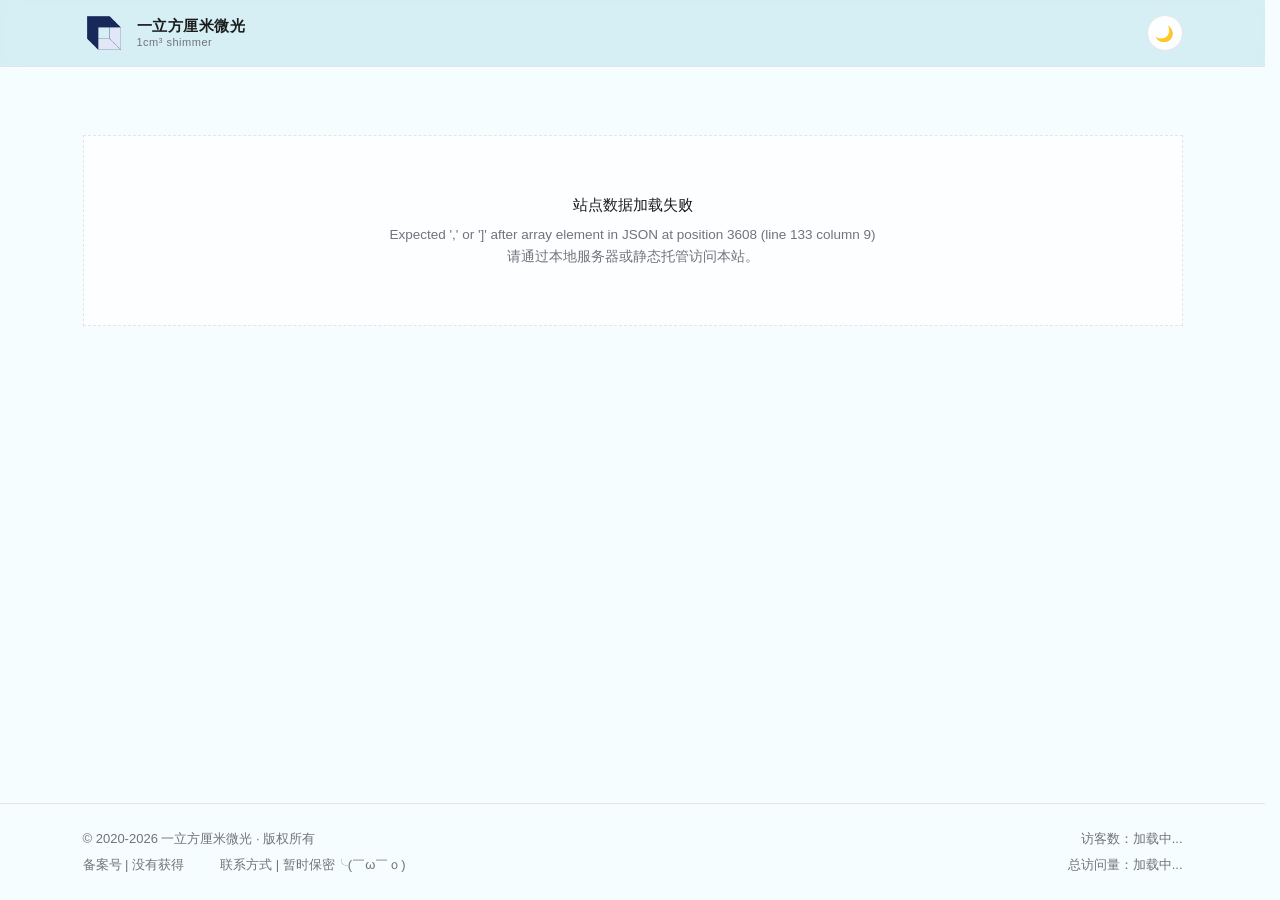
==== commit eddfaa37: "Add files via upload" ====
--- a/index.html
+++ b/index.html
@@ -11,38 +11,42 @@
 <link rel="stylesheet" href="assets/css/article.css">
 </head>
 <body>
-
+<!-- 页面顶端 -->
 <header class="site-header">
   <div class="header-inner">
     <a class="brand" href="#/home">
       <span class="logo-box">
-        <img src="logo.jpg" alt="一立方厘米微光 Logo">
+        <img id="siteLogo" src="logo%20v1-d.png" alt="一立方厘米微光 Logo">
       </span>
       <span class="brand-text">
         <strong>一立方厘米微光</strong>
-        <small>在无声中闪耀</small>
+        <small>1cm³ shimmer</small>
       </span>
     </a>
     <nav class="nav" id="nav" aria-label="主导航"></nav>
     <div class="tools">
       <button class="icon-btn" id="themeBtn" type="button" aria-label="切换日间/夜间模式" title="切换日间/夜间模式">🌙</button>
-      <span class="counter" title="访客量统计">
-        👁 今日 <span id="vercount_value_today_uv">--</span> · 总 <span id="vercount_value_site_uv">--</span>
-        ／ PV <span id="vercount_value_site_pv">--</span>
-      </span>
     </div>
   </div>
 </header>
 
 <main class="app" id="app"></main>
-
+<!-- 页面末端 -->
 <footer class="site-footer">
   <div class="footer-inner">
-    <p>© 2020-<span id="year"></span> 一立方厘米微光 · 版权所有</p>
-    <p>备案号 | 没有获得 ----- 联系方式 | 暂时保密╰(￣ω￣ｏ)</p>
+    <div class="footer-left">
+      <p>© 2020-<span id="year"></span> 一立方厘米微光 · 版权所有</p>
+      <p>备案号 | 没有获得&nbsp;&nbsp;&nbsp;&nbsp;&nbsp;&nbsp;&nbsp;&nbsp;&nbsp;&nbsp;联系方式 | 暂时保密╰(￣ω￣ｏ)</p>
+    </div>
+    <div class="footer-right">
+                <p>访客数：<span id="busuanzi_site_uv">加载中...</span></p>
+        <p>总访问量：<span id="busuanzi_site_pv">加载中...</span></p>
+    </div>
   </div>
 </footer>
 
+<button class="back-to-top" id="backToTop" type="button" aria-label="返回顶部" title="返回顶部">↑</button>
 <script type="module" src="assets/js/app.js"></script>
+<script defer src="//cdn.busuanzi.cc/busuanzi/3.6.9/busuanzi.min.js"></script>
 </body>
 </html>
--- a/assets/css/base.css
+++ b/assets/css/base.css
@@ -1,4 +1,4 @@
-/* ==========   主题变量   ========== */
+/* ==========   全局主题变量   ========== */
 :root {
   --bg: #f5fdff;
   --surface: #fcfeff;
@@ -26,31 +26,169 @@
 }
 
 /* ==========   板块主题色   ========== */
-body[data-section="astronomy"] {
+body[data-section="stargazing"] {
   --accent: #1d4e89;
   --accent-soft: #e6eef8;
-}
-[data-theme="dark"] body[data-section="astronomy"] {
+  --bg: #ecfcff;
+  --surface: #ffffff;
+  --header-bg: rgba(49, 137, 175, 0.35);
+}
+[data-theme="dark"] body[data-section="stargazing"] {
   --accent: #79b0ea;
   --accent-soft: #16263a;
-}
-
-body[data-section="transport"] {
+  --bg: #313e4f;
+  --surface: #3a3e43;
+  --header-bg: rgba(25, 45, 76, 0.95);
+}
+
+body[data-section="antiquities"] {
+  --accent: #96651c;
+  --accent-soft: #f7efe0;
+  --bg: #f4ead8;
+  --surface: #ffffff;
+  --border: #eadfce;
+  --header-bg: rgba(211, 171, 82, 0.35);
+}
+[data-theme="dark"] body[data-section="antiquities"] {
+  --accent: #e2b96a;
+  --accent-soft: #2b2317;
+  --bg: #553128;
+  --surface: #121110;
+  --border: #302a23; 
+  --header-bg: rgba(47, 31, 4, 0.95);
+}
+
+body[data-section="travel"] {
   --accent: #1f6b45;
   --accent-soft: #e6f2ea;
-}
-[data-theme="dark"] body[data-section="transport"] {
+  --bg: #f3faf5;
+  --surface: #f2f8e9;
+  --border: #dcebe2;
+  --header-bg: rgba(182, 214, 116, 0.35);
+}
+[data-theme="dark"] body[data-section="travel"] {
   --accent: #7ad4a3;
   --accent-soft: #16281e;
-}
-
-body[data-section="museum"] {
-  --accent: #96651c;
-  --accent-soft: #f7efe0;
-}
-[data-theme="dark"] body[data-section="museum"] {
-  --accent: #e2b96a;
-  --accent-soft: #2b2317;
+  --bg: #0d4033;
+  --surface: #101412;
+  --border: #232e27;
+  --header-bg: rgba(17, 44, 23, 0.95);
+}
+
+body[data-section="resources"] {
+  --accent: #6a3d9a;
+  --accent-soft: #f0e8f7;
+  --bg: #edecf6;
+  --surface: #fdfbff;
+  --border: #e6dcef;
+  --header-bg: rgba(176, 164, 227, 0.35);
+}
+[data-theme="dark"] body[data-section="resources"] {
+  --accent: #c9a6f0;
+  --accent-soft: #2a2033;
+  --bg: #4f456b;
+  --surface: #131114;
+  --border: #352037;
+  --header-bg: rgba(53, 32, 55, 0.95);
+}
+
+body[data-section="special"] {
+  --accent: #b03a5b;
+  --accent-soft: #f9e6ec;
+  --bg: #fef5f5;
+  --surface: #fffbfc;
+  --border: #efdbe1;
+  --header-bg: rgba(208, 86, 103, 0.35);
+}
+[data-theme="dark"] body[data-section="special"] {
+  --accent: #f09bb0;
+  --accent-soft: #332027;
+  --bg: #5d1c27;
+  --surface: #141112;
+  --border: #290709;
+  --header-bg: rgba(72, 14, 24, 0.95);
+}
+
+body[data-section="about"] {
+  --accent: #324b50;
+  --accent-soft: #ccdbe5;
+}
+[data-theme="dark"] body[data-section="about"] {
+  --accent: #7ab4c2;
+  --accent-soft: #445359;
+}
+
+.nav a[data-key="home"] {
+  --nav-color: #324b50;
+  --nav-bg: #ccdbe5;
+}
+.nav a[data-key="stargazing"] {
+  --nav-color: #1d4e89;
+  --nav-bg: #e6eef8;
+}
+.nav a[data-key="antiquities"] {
+  --nav-color: #96651c;
+  --nav-bg: #f7efe0;
+}
+.nav a[data-key="travel"] {
+  --nav-color: #1f6b45;
+  --nav-bg: #e6f2ea;
+}
+.nav a[data-key="resources"] {
+  --nav-color: #6a3d9a;
+  --nav-bg: #f0e8f7;
+}
+.nav a[data-key="special"] {
+  --nav-color: #b03a5b;
+  --nav-bg: #f9e6ec;
+}
+.nav a[data-key="about"] {
+  --nav-color: #324b50;
+  --nav-bg: #ccdbe5;
+}
+
+[data-theme="dark"] .nav a[data-key="home"] {
+  --nav-color: #7ab4c2;
+  --nav-bg: #445359;
+}
+[data-theme="dark"] .nav a[data-key="stargazing"] {
+  --nav-color: #79b0ea;
+  --nav-bg: #16263a;
+}
+[data-theme="dark"] .nav a[data-key="antiquities"] {
+  --nav-color: #e2b96a;
+  --nav-bg: #2b2317;
+}
+[data-theme="dark"] .nav a[data-key="travel"] {
+  --nav-color: #7ad4a3;
+  --nav-bg: #16281e;
+}
+[data-theme="dark"] .nav a[data-key="resources"] {
+  --nav-color: #c9a6f0;
+  --nav-bg: #2a2033;
+}
+[data-theme="dark"] .nav a[data-key="special"] {
+  --nav-color: #f09bb0;
+  --nav-bg: #332027;
+}
+[data-theme="dark"] .nav a[data-key="about"] {
+  --nav-color: #7ab4c2;
+  --nav-bg: #445359;
+}
+
+/* 用更高优先级覆盖 layout.css 中 .nav a 的颜色规则 */
+.site-header .nav a[data-key] {
+  color: var(--nav-color, var(--muted));
+}
+.site-header .nav a[data-key]:hover {
+  color: var(--nav-color, var(--text));
+  background: var(--nav-bg, var(--accent-soft));
+}
+.site-header .nav a[data-key].active {
+  color: var(--nav-color, var(--accent));
+  background: var(--nav-bg, var(--accent-soft));
+  font-weight: 600;
+  box-shadow: inset 0 -2px 0 var(--nav-color, var(--accent));
 }
 
 /* ==========   基础样式   ========== */
@@ -75,6 +213,11 @@
   transition: background-color .25s ease, color .25s ease;
 }
 
+html {
+  -webkit-text-size-adjust: 100%;
+  scrollbar-gutter: stable; 
+}
+
 a { color: inherit; text-decoration: none; }
 ul { margin: 0; padding: 0; list-style: none; }
 
--- a/assets/css/layout.css
+++ b/assets/css/layout.css
@@ -1,4 +1,3 @@
-/* ===================== 顶部导航 ===================== */
 .site-header {
   position: sticky;
   top: 0;
@@ -9,57 +8,91 @@
   border-bottom: 1px solid var(--border);
 }
 .header-inner {
-  max-width: 1040px;
+  max-width: 1180px;
   margin: 0 auto;
-  padding: 12px 20px;
+  padding: 12px 40px;
   display: flex;
   align-items: center;
-  gap: 18px;
+  gap: 16px;
   flex-wrap: wrap;
 }
 .brand { display: flex; align-items: center; gap: 12px; flex: none; }
 .logo-box {
   width: 42px; height: 42px;
-  border-radius: 12px;
   display: grid; place-items: center;
   overflow: hidden;
-  font-size: 10px; font-weight: 700; letter-spacing: .5px;
-  color: #fff;
-  background: linear-gradient(135deg, #2f6f5e, #4a86d8);
   user-select: none;
+  background: none;
+  border: 0;
+  border-radius: 0;
 }
-.logo-box img { width: 100%; height: 100%; object-fit: cover; }
+.logo-box img { 
+  display: block;
+  width: 100%;
+  height: 100%;
+  object-fit: contain;
+}
 .brand-text { display: flex; flex-direction: column; line-height: 1.25; }
 .brand-text strong { font-size: 15px; letter-spacing: .5px; }
 .brand-text small { font-size: 11px; color: var(--muted); letter-spacing: .5px; }
 
-.nav { display: flex; flex: 1; flex-wrap: wrap; gap: 2px; }
+.nav {
+  display: flex;
+  flex: 1;
+  justify-content: flex-end;
+  flex-wrap: wrap;
+  align-items: stretch;
+  align-self: stretch;
+  gap: 0;
+  margin-left: auto;
+}
 .nav a {
-  padding: 6px 11px;
-  border-radius: 999px;
+  position: relative;
+  display: inline-flex;
+  align-items: center;
+  padding: 0 15px;
+  border-radius: 0;
   font-size: 14px;
   color: var(--muted);
-  transition: background-color .2s, color .2s;
+  transition: background-color .2s, color .2s, box-shadow .2s;
 }
-.nav a:hover { color: var(--text); background: var(--accent-soft); }
-.nav a.active { color: var(--accent); background: var(--accent-soft); font-weight: 600; }
+.nav a:not(:first-child)::before {
+  content: "|";
+  position: absolute;
+  left: -1px;
+  top: 50%;
+  transform: translateY(-50%);
+  color: var(--border);
+  font-size: 12px;
+  line-height: 1;
+  pointer-events: none;
+}
+.nav a:hover {
+  color: var(--text);
+  background: var(--accent-soft);
+  box-shadow: 0 2px 6px rgba(0,0,0,.06);
+}
+.nav a.active {
+  color: var(--accent);
+  background: var(--accent-soft);
+  font-weight: 600;
+  box-shadow: inset 0 -2px 0 var(--accent);
+}
 
 .tools { display: flex; align-items: center; gap: 10px; flex: none; }
 
-/* ===================== 主体容器 ===================== */
 .app {
   flex: 1;
   width: 100%;
-  max-width: 1080px;
+  max-width: 1180px;
   margin: 0 auto;
   padding: 40px 40px 72px;
 }
 
-/* ===================== 文章页两栏布局 ===================== */
 .article-layout {
   display: grid;
-  grid-template-columns: minmax(0, 1fr) 230px;
-  gap: 32px;
+  grid-template-columns: minmax(0, 1fr) 280px;
+  gap: 36px;
   align-items: start;
 }
 .article-main { min-width: 0; }
@@ -68,29 +101,35 @@
   position: sticky;
   top: 84px;
   max-height: calc(100vh - 104px);
-  overflow-y: auto;
-  padding-bottom: 8px;
-  scrollbar-width: thin;
+  display: flex;
+  flex-direction: column;
+  gap: 16px;
 }
 
-/* ===================== 页脚 ===================== */
 .site-footer { margin-top: auto; border-top: 1px solid var(--border); }
 .footer-inner {
-  max-width: 1040px;
+  max-width: 1180px;
   margin: 0 auto;
-  padding: 24px 20px;
+  padding: 24px 40px;
   display: flex;
   flex-wrap: wrap;
   justify-content: space-between;
-  gap: 10px;
+  align-items: flex-start;
+  gap: 18px;
   font-size: 13px;
   color: var(--muted);
 }
-.footer-inner p { margin: 0; }
+.footer-left p,
+.footer-right p { margin: 0 0 4px; }
+.footer-right { text-align: right; }
+.footer-left p:last-child,
+.footer-right p:last-child { margin-bottom: 0; }
 
-/* ===================== 响应式（布局部分） ===================== */
+/* 新增：900px 断点下版头/页脚与主体同步为 28px */
 @media (max-width: 900px) {
+  .header-inner { padding-left: 28px; padding-right: 28px; }
   .app { padding-left: 28px; padding-right: 28px; }
+  .footer-inner { padding-left: 28px; padding-right: 28px; }
   .article-layout { grid-template-columns: 1fr; gap: 20px; }
   .article-aside {
     position: static;
@@ -98,11 +137,26 @@
     order: -1;
   }
 }
+
 @media (max-width: 640px) {
-  .header-inner { gap: 10px; padding: 10px 14px; }
+  .header-inner { gap: 10px; padding: 10px 20px; }
   .brand-text small { display: none; }
-  .nav { order: 3; flex-basis: 100%; overflow-x: auto; flex-wrap: nowrap; padding-bottom: 2px; }
-  .nav a { white-space: nowrap; }
+  .nav {
+    order: 3;
+    flex-basis: 100%;
+    justify-content: flex-start;
+    align-items: center;
+    align-self: auto;
+    overflow-x: auto;
+    flex-wrap: nowrap;
+    padding-bottom: 2px;
+  }
+  .nav a {
+    height: auto;
+    padding: 6px 11px;
+  }
+  .nav a:not(:first-child)::before { display: none; }
   .app { padding: 26px 20px 48px; }
-  .footer-inner { flex-direction: column; }
+  .footer-inner { padding-left: 20px; padding-right: 20px; flex-direction: column; }
+  .footer-right { text-align: left; }
 }
--- a/assets/css/components.css
+++ b/assets/css/components.css
@@ -1,4 +1,3 @@
-/* ===================== 工具按钮与计数 ===================== */
 .icon-btn {
   width: 36px; height: 36px;
   border-radius: 50%;
@@ -11,71 +10,223 @@
   transition: transform .25s ease, border-color .2s;
 }
 .icon-btn:hover { border-color: var(--accent); transform: rotate(-14deg); }
-.counter {
-  font-size: 13px; color: var(--muted);
-  white-space: nowrap;
-  padding: 4px 10px;
-  border: 1px solid var(--border);
-  border-radius: 999px;
-  background: var(--surface);
-}
-
-/* ===================== 首页 ===================== */
-.hero { padding: 4px 0 34px; }
-.hero h1 {
-  margin: 0 0 12px;
-  font-size: clamp(26px, 4vw, 38px);
-  line-height: 1.32;
-  letter-spacing: -.5px;
-}
-.hero p { margin: 0; max-width: 640px; color: var(--muted); }
-
-.grid {
+
+/* ===== 图片轮播（矩形） ===== */
+.carousel {
+  position: relative;
+  overflow: hidden;
+  border-radius: 0;
+  border: 1px solid var(--border);
+  box-shadow: var(--shadow);
+  background: var(--surface);
+}
+.carousel-track {
+  display: flex;
+  transition: transform .55s ease;
+  will-change: transform;
+}
+.carousel-slide {
+  position: relative;
+  min-width: 100%;
+  height: 300px;
   display: grid;
-  gap: 18px;
-  grid-template-columns: repeat(auto-fit, minmax(280px, 1fr));
-}
-.card {
+  place-items: center;
+  color: #fff;
+  text-align: center;
+  padding: 24px;
+}
+.carousel-slide h2 {
+  margin: 0 0 8px;
+  font-size: clamp(22px, 3.5vw, 34px);
+  letter-spacing: 1px;
+  text-shadow: 0 2px 12px rgba(0,0,0,.35);
+}
+.carousel-slide p {
+  margin: 0;
+  font-size: 14.5px;
+  opacity: .9;
+  text-shadow: 0 1px 8px rgba(0,0,0,.35);
+}
+.slide-1 { background: linear-gradient(135deg, #0f2027, #203a43, #2c5364); }
+.slide-2 { background: linear-gradient(135deg, #3e2723, #795548, #a1887f); }
+.slide-3 { background: linear-gradient(135deg, #1b5e20, #2e7d32, #66bb6a); }
+.slide-4 { background: linear-gradient(135deg, #1a237e, #3949ab, #7986cb); }
+.slide-5 { background: linear-gradient(135deg, #4a148c, #7b1fa2, #ba68c8); }
+
+.carousel-btn {
+  position: absolute;
+  top: 50%;
+  transform: translateY(-50%);
+  width: 38px; height: 38px;
+  border-radius: 50%;
+  border: 1px solid rgba(255,255,255,.35);
+  background: rgba(0,0,0,.28);
+  color: #fff;
+  font-size: 24px;
+  line-height: 1;
+  display: grid; place-items: center;
+  cursor: pointer;
+  transition: background-color .2s;
+}
+.carousel-btn:hover { background: rgba(0,0,0,.5); }
+.carousel-btn.prev { left: 14px; }
+.carousel-btn.next { right: 14px; }
+
+.carousel-dots {
+  position: absolute;
+  left: 0; right: 0; bottom: 14px;
+  display: flex;
+  justify-content: center;
+  gap: 8px;
+}
+.carousel-dots button {
+  width: 8px; height: 8px;
+  padding: 0;
+  border-radius: 50%;
+  border: 0;
+  background: rgba(255,255,255,.45);
+  cursor: pointer;
+  transition: background-color .2s, transform .2s;
+}
+.carousel-dots button.active {
+  background: #fff;
+  transform: scale(1.35);
+}
+
+/* ===== 首页板块：合并为一个矩形整体，缩短板块间距 ===== */
+.home-sections {
+  margin-top: 28px;
+  padding: 2px 26px 6px;
+  background: var(--surface);
+  border: 1px solid var(--border);
+  border-radius: 0;
+  box-shadow: var(--shadow);
   display: flex;
   flex-direction: column;
-  padding: 20px;
-  background: var(--surface);
-  border: 1px solid var(--border);
-  border-radius: var(--radius);
-  box-shadow: var(--shadow);
-  transition: transform .2s ease, border-color .2s ease;
-}
-.card:hover { transform: translateY(-3px); border-color: var(--accent); }
-
-.card-head { display: flex; align-items: baseline; gap: 10px; flex-wrap: wrap; }
-.card-head h2 { margin: 0; font-size: 19px; letter-spacing: .5px; }
-.card-head h2 a:hover { color: var(--accent); }
-.card-sub { font-size: 11.5px; color: var(--muted); letter-spacing: 1px; }
-
-.article-list { margin: 14px 0 16px; }
-.article-list li + li { border-top: 1px dashed var(--border); }
-.article-list a {
+}
+.home-section {
+  padding: 14px 0 10px;
+  background: transparent;
+  border: 0;
+  border-radius: 0;
+  box-shadow: none;
+}
+.home-section + .home-section {
+  border-top: 1px dashed var(--border);
+}
+.home-section-head {
   display: flex;
   justify-content: space-between;
   align-items: baseline;
   gap: 12px;
-  padding: 9px 0;
-  font-size: 14.5px;
-}
-.article-list .t { line-height: 1.55; transition: color .2s; }
-.article-list a:hover .t { color: var(--accent); }
-.article-list time { flex: none; font-size: 12px; color: var(--muted); }
-
-.more {
-  margin-top: auto;
-  align-self: flex-start;
+  padding-bottom: 8px;
+  border-bottom: 1px solid var(--border);
+}
+.home-section-head h2 {
+  margin: 0;
+  font-size: 19px;
+  letter-spacing: .5px;
+}
+.home-section-head h2 a:hover { color: var(--accent); }
+.home-section-head .more {
   font-size: 13px;
   font-weight: 600;
   color: var(--accent);
-}
-.more:hover { text-decoration: underline; }
-
-/* ===================== 子页面 ===================== */
+  flex: none;
+}
+.home-section-head .more:hover { text-decoration: underline; }
+
+.home-article-list { margin: 0; }
+.home-article {
+  display: flex;
+  justify-content: space-between;
+  align-items: baseline;
+  gap: 18px;
+  padding: 8px 0;
+  border-bottom: 1px dashed var(--border);
+  font-size: 14.5px;
+}
+.home-article:last-child { border-bottom: 0; }
+.home-article .title {
+  min-width: 0;
+  overflow: hidden;
+  text-overflow: ellipsis;
+  white-space: nowrap;
+  transition: color .2s;
+}
+.home-article:hover .title { color: var(--accent); }
+.home-article time {
+  flex: none;
+  font-size: 12.5px;
+  color: var(--muted);
+}
+
+/* 空板块提示 */
+.home-empty {
+  margin: 0;
+  padding: 18px 0 14px;
+  text-align: center;
+  font-size: 14px;
+  color: var(--muted);
+  letter-spacing: .5px;
+}
+
+/* ===== 友情链接（矩形） ===== */
+.friend-links {
+  margin-top: 36px;
+  padding: 22px 26px;
+  background: var(--surface);
+  border: 1px solid var(--border);
+  border-radius: 0;
+  box-shadow: var(--shadow);
+}
+.friend-links h2 {
+  margin: 0 0 14px;
+  font-size: 18px;
+  letter-spacing: .5px;
+}
+.friend-links ul {
+  display: flex;
+  flex-wrap: wrap;
+  gap: 10px 22px;
+}
+.friend-links li { font-size: 14px; }
+.friend-links a { color: var(--accent); }
+.friend-links a:hover { text-decoration: underline; }
+.friend-links .desc { color: var(--muted); font-size: 12.5px; }
+
+/* ===== 返回顶部 ===== */
+.back-to-top {
+  position: fixed;
+  right: 22px;
+  bottom: 24px;
+  z-index: 50;
+  width: 42px;
+  height: 42px;
+  border-radius: 50%;
+  border: 1px solid var(--border);
+  background: var(--surface);
+  color: var(--accent);
+  font-size: 20px;
+  font-weight: 700;
+  line-height: 1;
+  display: grid;
+  place-items: center;
+  cursor: pointer;
+  box-shadow: var(--shadow);
+  opacity: 0;
+  visibility: hidden;
+  transform: translateY(8px);
+  transition: opacity .2s ease, transform .2s ease, visibility .2s;
+}
+.back-to-top.visible {
+  opacity: 1;
+  visibility: visible;
+  transform: translateY(0);
+}
+.back-to-top:hover { border-color: var(--accent); }
+
+/* ===== 子页面 ===== */
 .crumbs { margin-bottom: 18px; font-size: 13px; color: var(--muted); }
 .crumbs a { color: var(--accent); }
 .crumbs a:hover { text-decoration: underline; }
@@ -89,7 +240,7 @@
   display: block;
   padding: 16px;
   border: 1px solid transparent;
-  border-radius: 12px;
+  border-radius: 0;
   transition: background-color .2s, border-color .2s;
 }
 .article-row a:hover { background: var(--surface); border-color: var(--border); }
@@ -98,7 +249,6 @@
 .article-row p { margin: 0 0 6px; font-size: 14px; color: var(--muted); }
 .article-row time { font-size: 12px; color: var(--muted); }
 
-/* ===================== 占位块 ===================== */
 .placeholder {
   margin-top: 28px;
   padding: 56px 20px;
@@ -106,36 +256,62 @@
   color: var(--muted);
   background: var(--surface);
   border: 1px dashed var(--border);
-  border-radius: var(--radius);
+  border-radius: 0;
 }
 .placeholder .big { margin: 0 0 6px; font-size: 15px; color: var(--text); }
 .placeholder p { margin: 0; font-size: 13.5px; }
 .placeholder a { color: var(--accent); }
 
-/* ===================== 右侧粘性目录 ===================== */
+/* ===== 右侧文章目录：矩形，高度受限，内部滚动 ===== */
 .article-toc {
+  flex: 0 1 auto;
+  min-height: 0;
+  max-height: calc(100vh - 104px);
+  overflow-y: auto;
+  overscroll-behavior: contain;
+  scrollbar-width: thin;
   padding: 16px 18px;
   background: var(--surface);
   border: 1px solid var(--border);
-  border-radius: 12px;
+  border-radius: 0;
   font-size: 13px;
 }
-.article-toc h3 { margin: 0 0 10px; font-size: 14px; color: var(--text); }
-.article-toc ol { margin: 0; padding-left: 1.2em; line-height: 1.9; }
-.article-toc a { color: var(--muted); }
-.article-toc a:hover { color: var(--accent); }
-.article-toc .lvl-3 { margin-left: .8em; font-size: 12.5px; }
-
-/* ===================== 关于我们 ===================== */
+.article-toc .toc-title {
+  margin: 0 0 10px;
+  font-size: 14px;
+  color: var(--text);
+  position: sticky;
+  top: -16px;
+  padding: 6px 0 8px;
+  background: var(--surface);
+}
+.toc-list {
+  margin: 0;
+  padding: 0;
+  list-style: none;
+  line-height: 1.7;
+}
+.toc-list .toc-h2 { margin-top: 2px; }
+.toc-list .toc-h3 { padding-left: 12px; }
+.toc-list .toc-h4 { padding-left: 24px; font-size: 12.5px; }
+.toc-list a {
+  display: block;
+  padding: 2px 0;
+  color: var(--muted);
+  overflow: hidden;
+  text-overflow: ellipsis;
+  white-space: nowrap;
+}
+.toc-list a:hover { color: var(--accent); }
+
 .about h1 { margin: 0 0 22px; font-size: clamp(24px, 3.4vw, 32px); }
-
 .about-card {
   width: 100%;
   max-width: 960px;
   padding: 34px 40px;
   background: var(--surface);
   border: 1px solid var(--border);
-  border-radius: var(--radius);
+  border-radius: 0;
   box-shadow: var(--shadow);
 }
 .about-text p {
@@ -147,11 +323,20 @@
 }
 .about-text p:last-child { margin-bottom: 0; }
 
-/* ===================== 响应式（组件部分） ===================== */
 @media (max-width: 900px) {
   .about-card { padding: 28px 28px; }
+  .article-toc {
+    max-height: none;
+    overflow: visible;
+  }
 }
 @media (max-width: 640px) {
+  .carousel-slide { height: 220px; }
+  .home-sections { padding: 2px 16px 4px; }
+  .home-section { padding: 12px 0 8px; }
+  .home-section-head h2 { font-size: 17.5px; }
+  .home-article { font-size: 14px; padding: 7px 0; }
   .about-card { padding: 22px 20px; }
   .about-text p { font-size: 15.5px; line-height: 1.95; }
+  .friend-links { padding: 18px; }
 }
